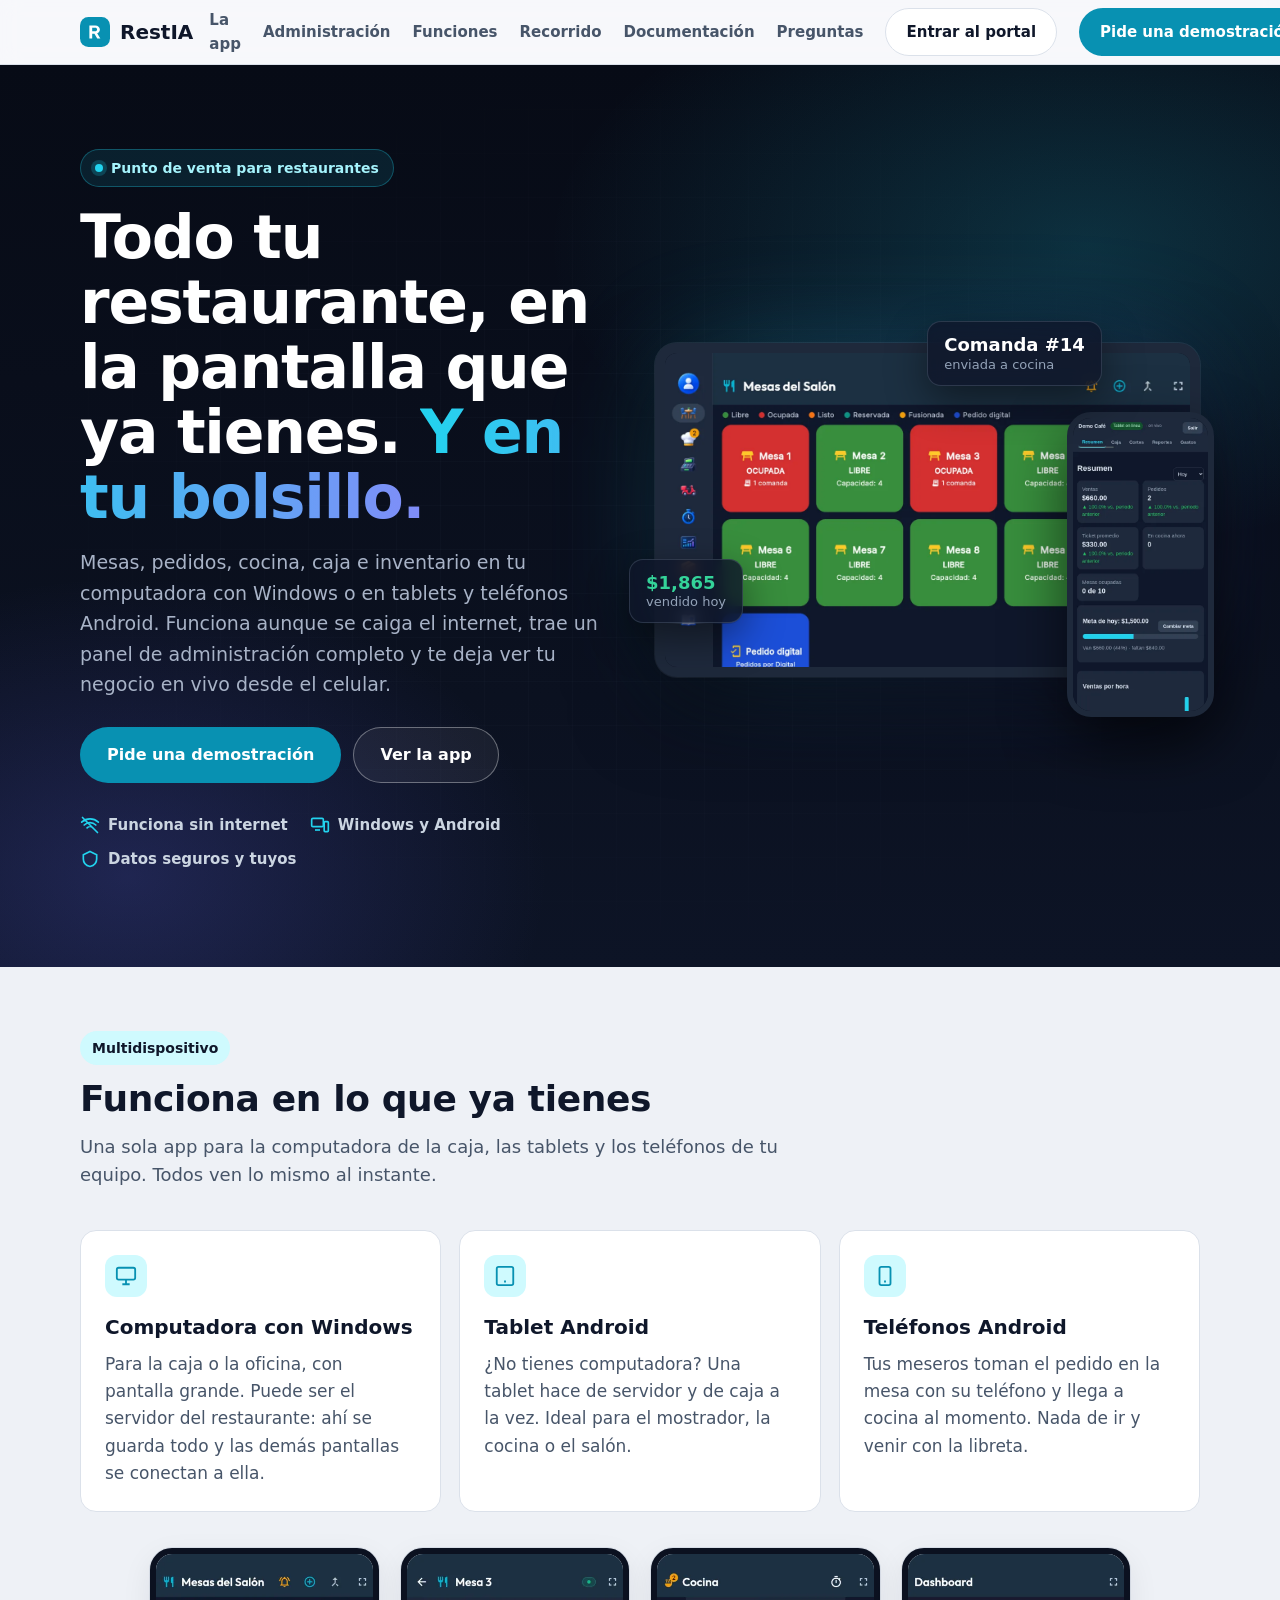
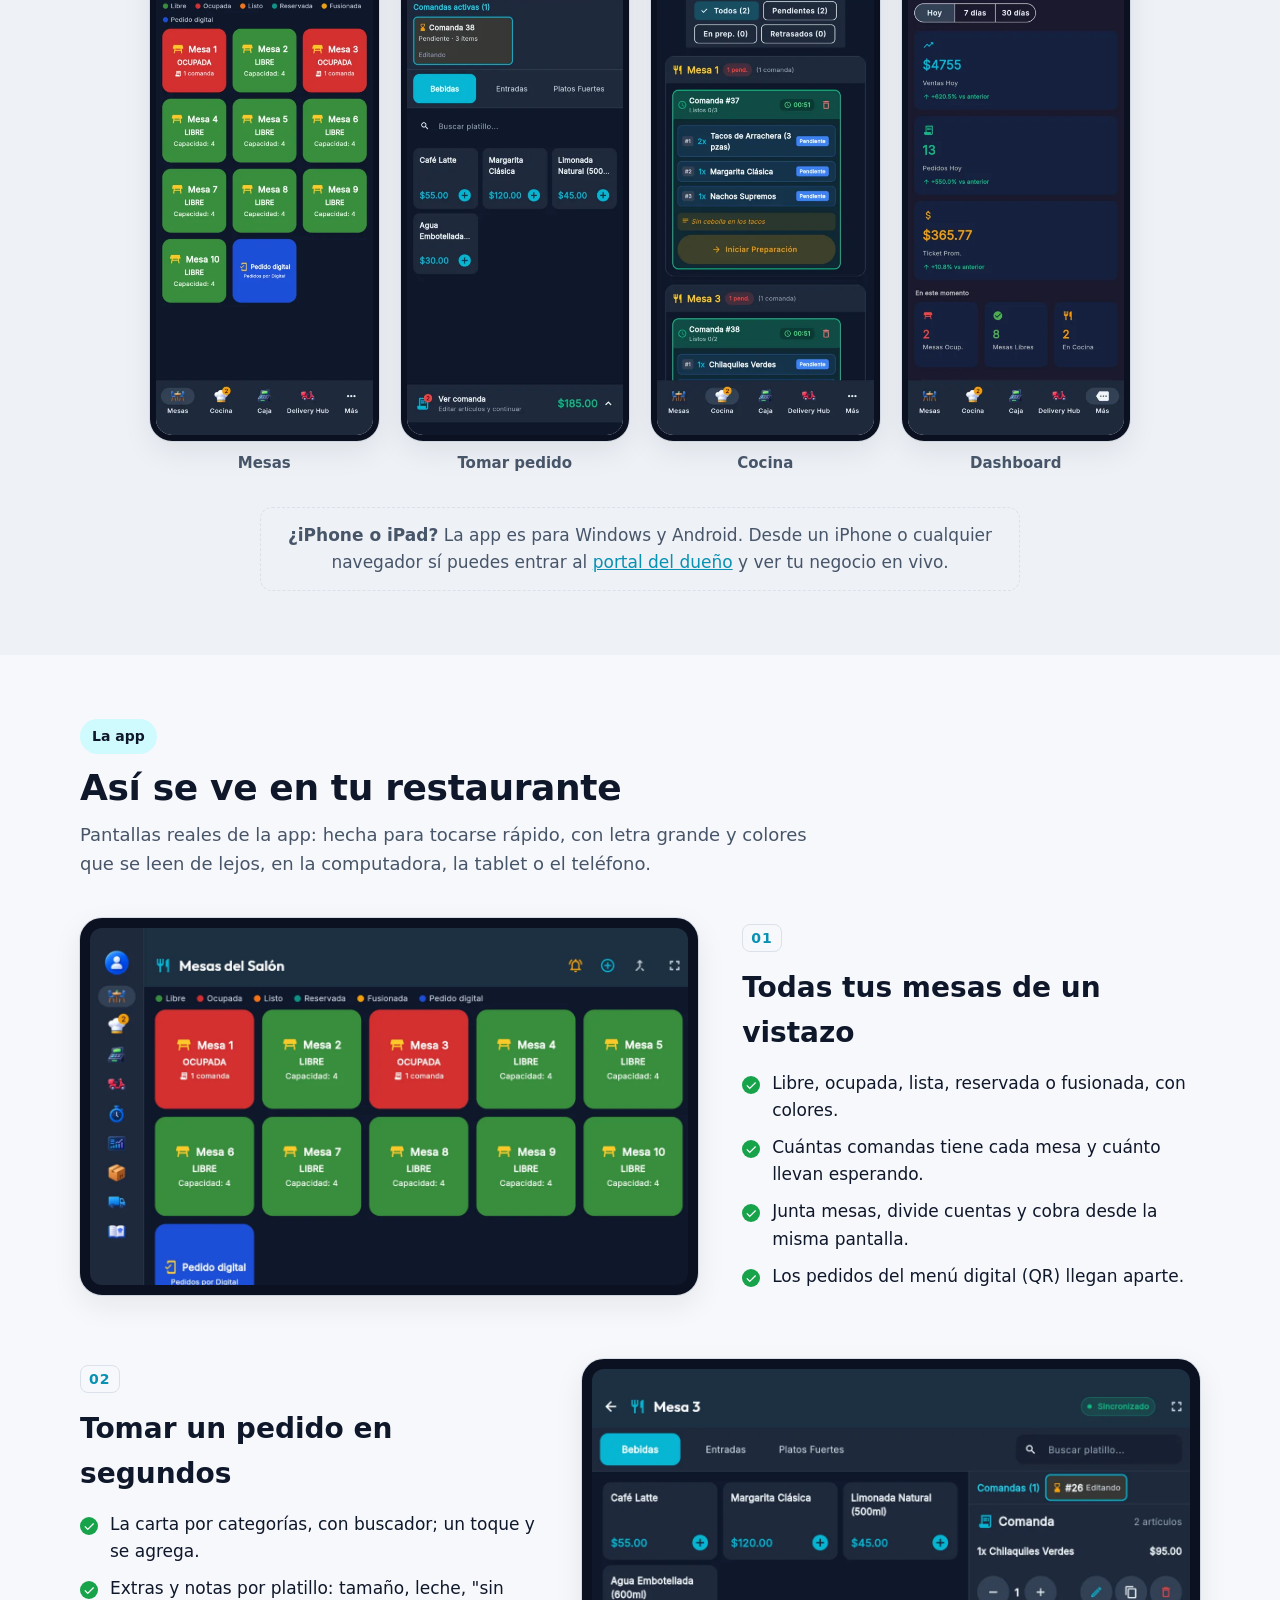
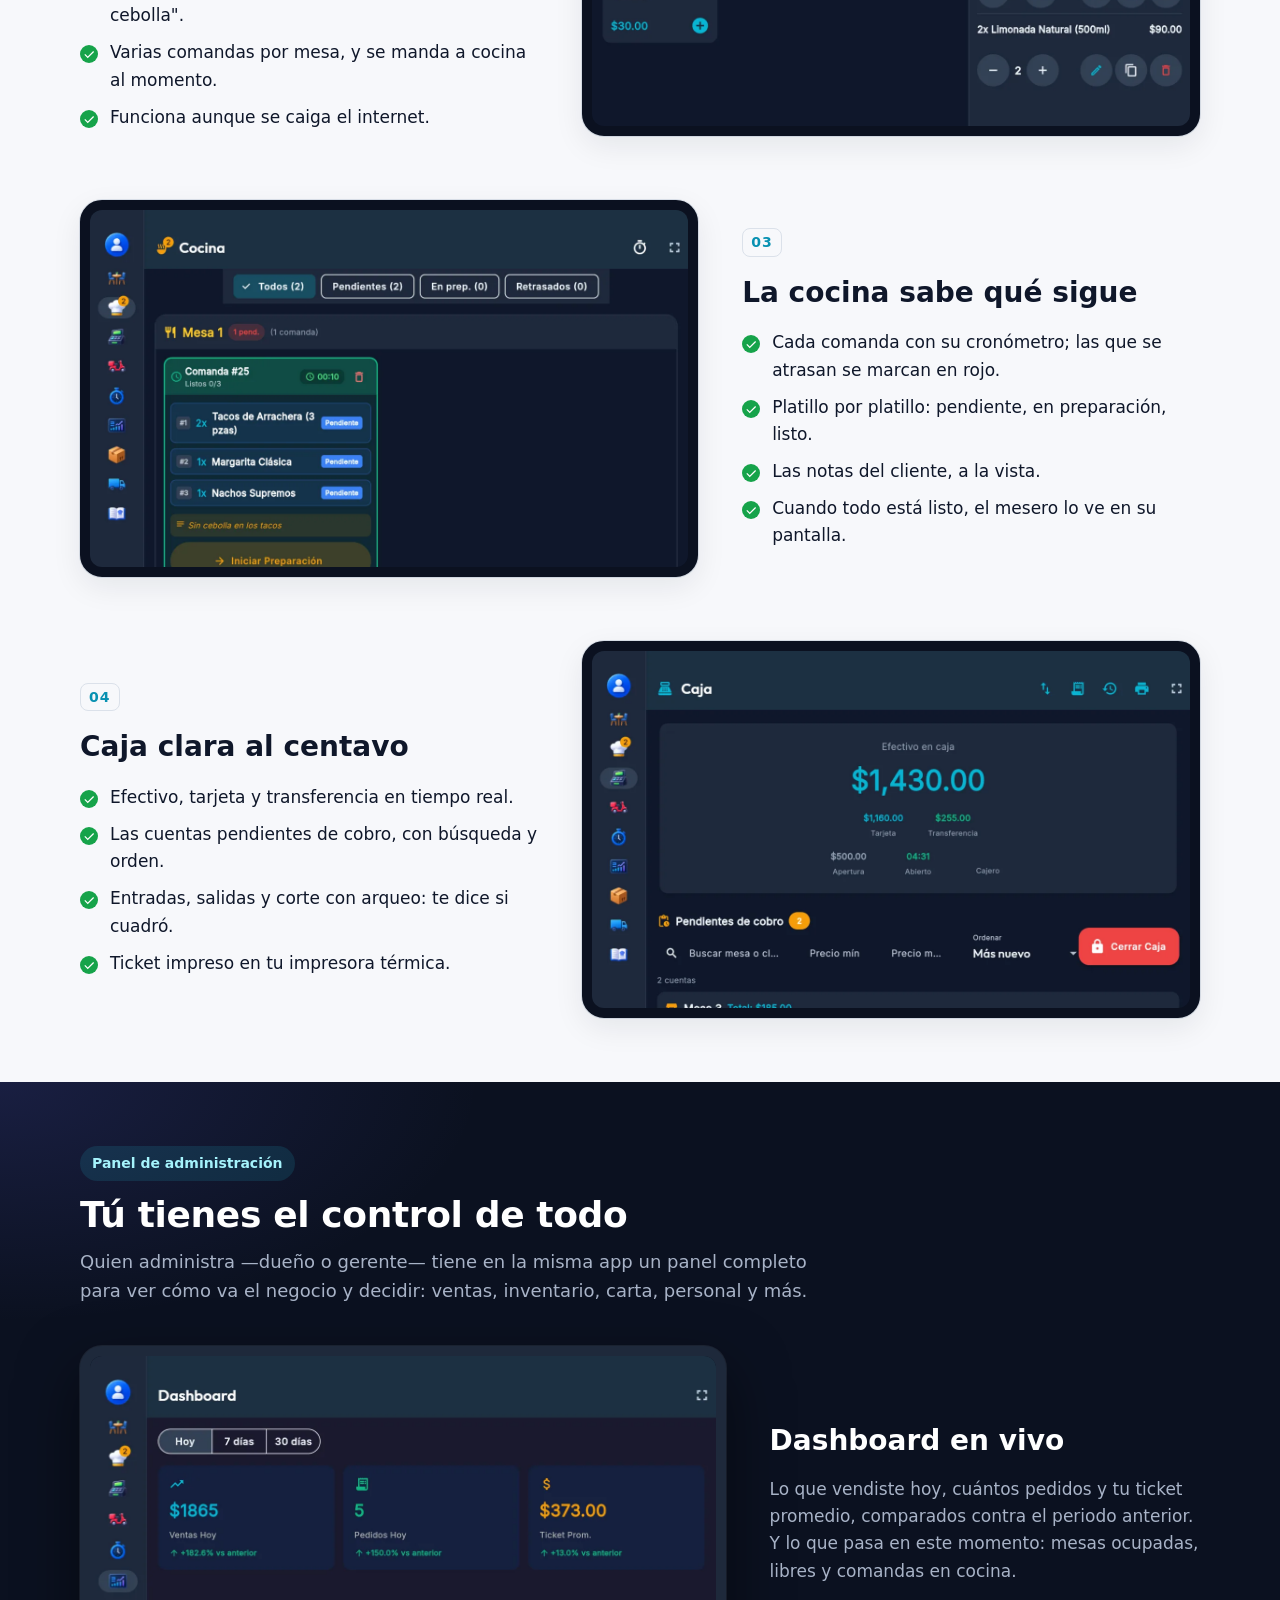
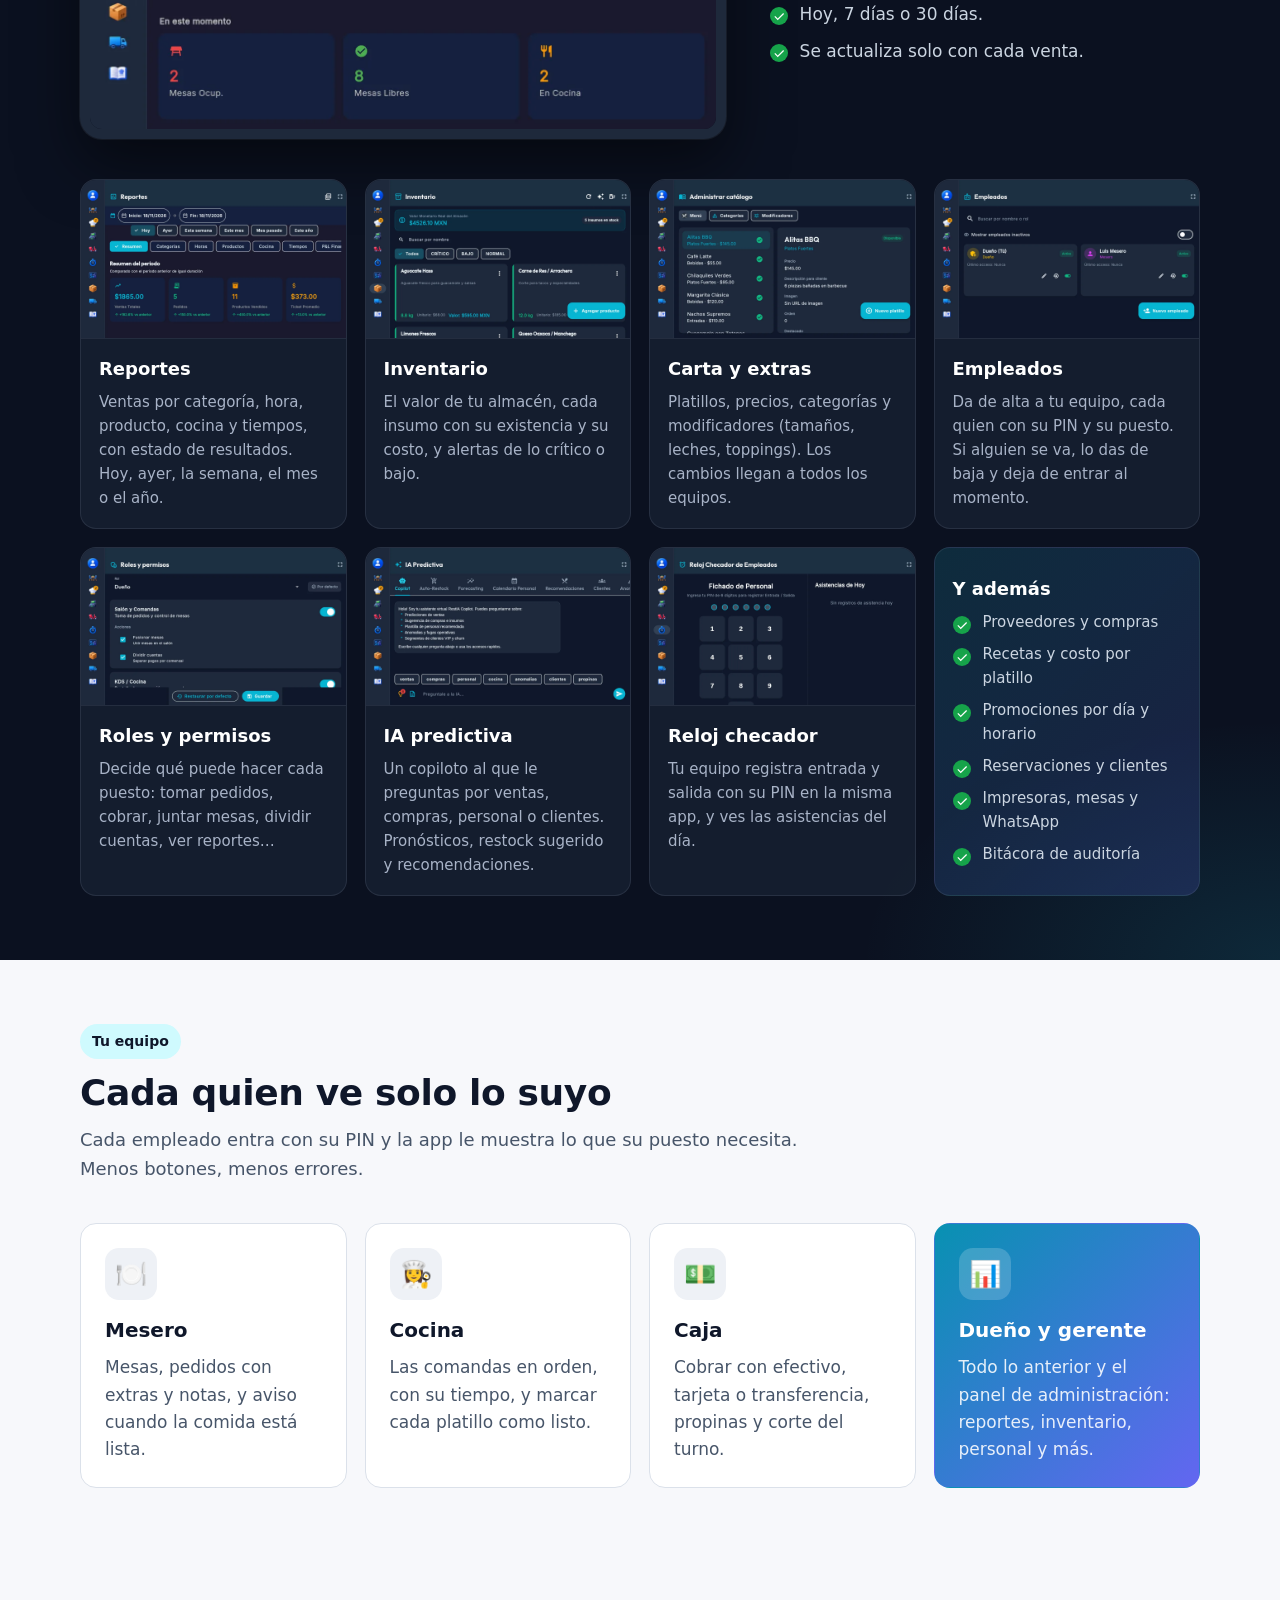
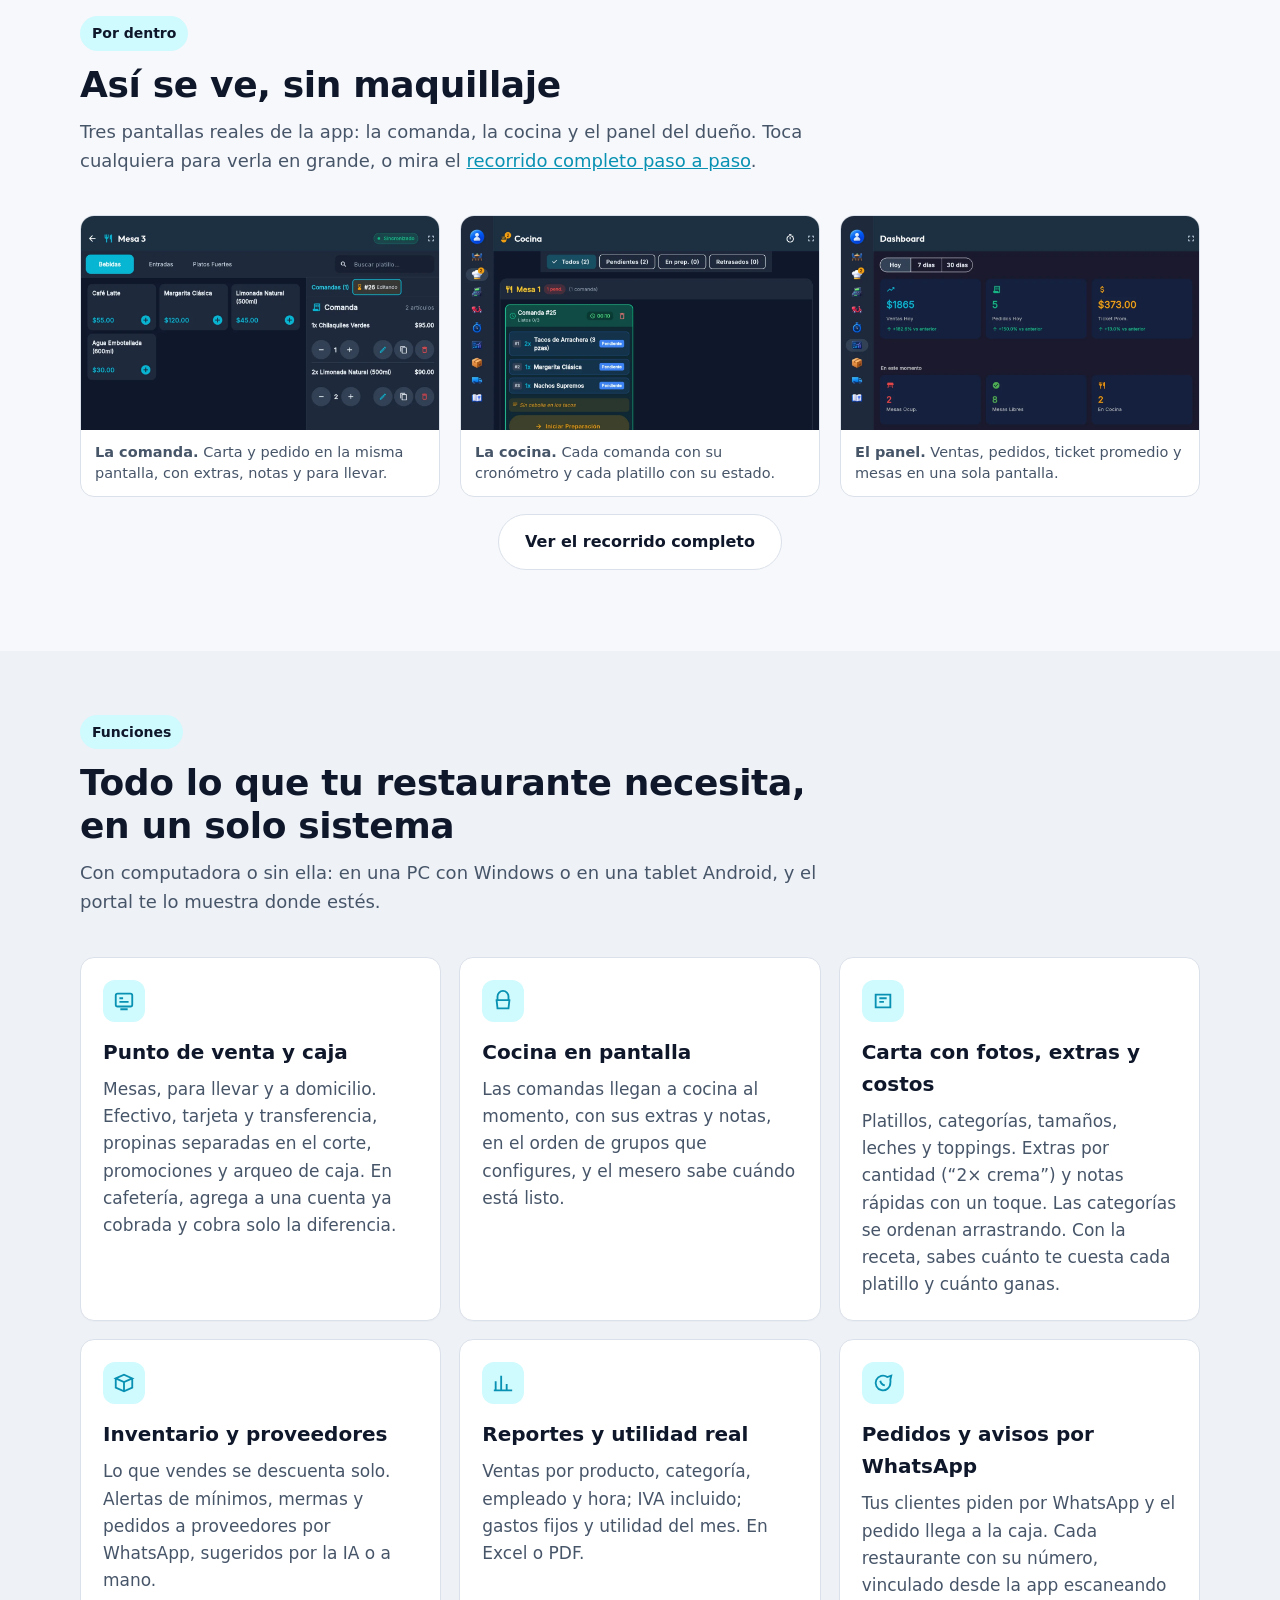
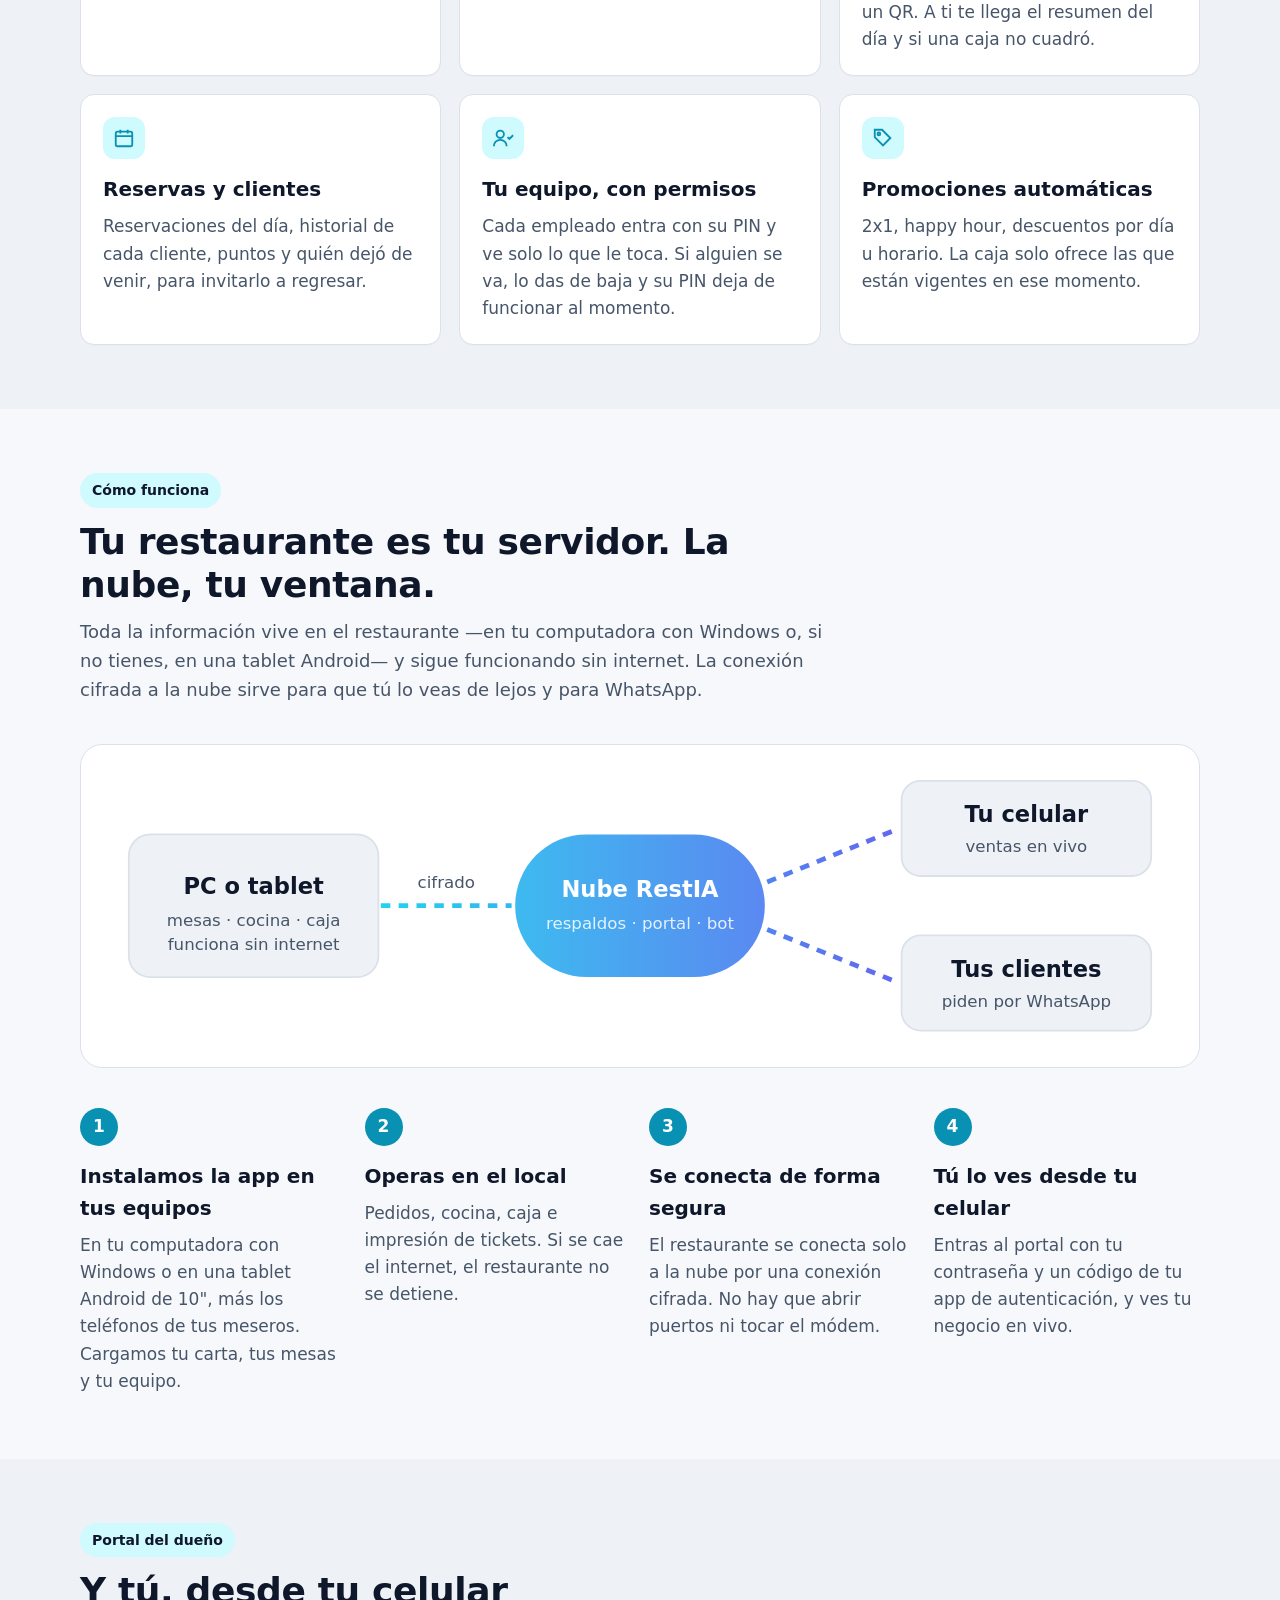
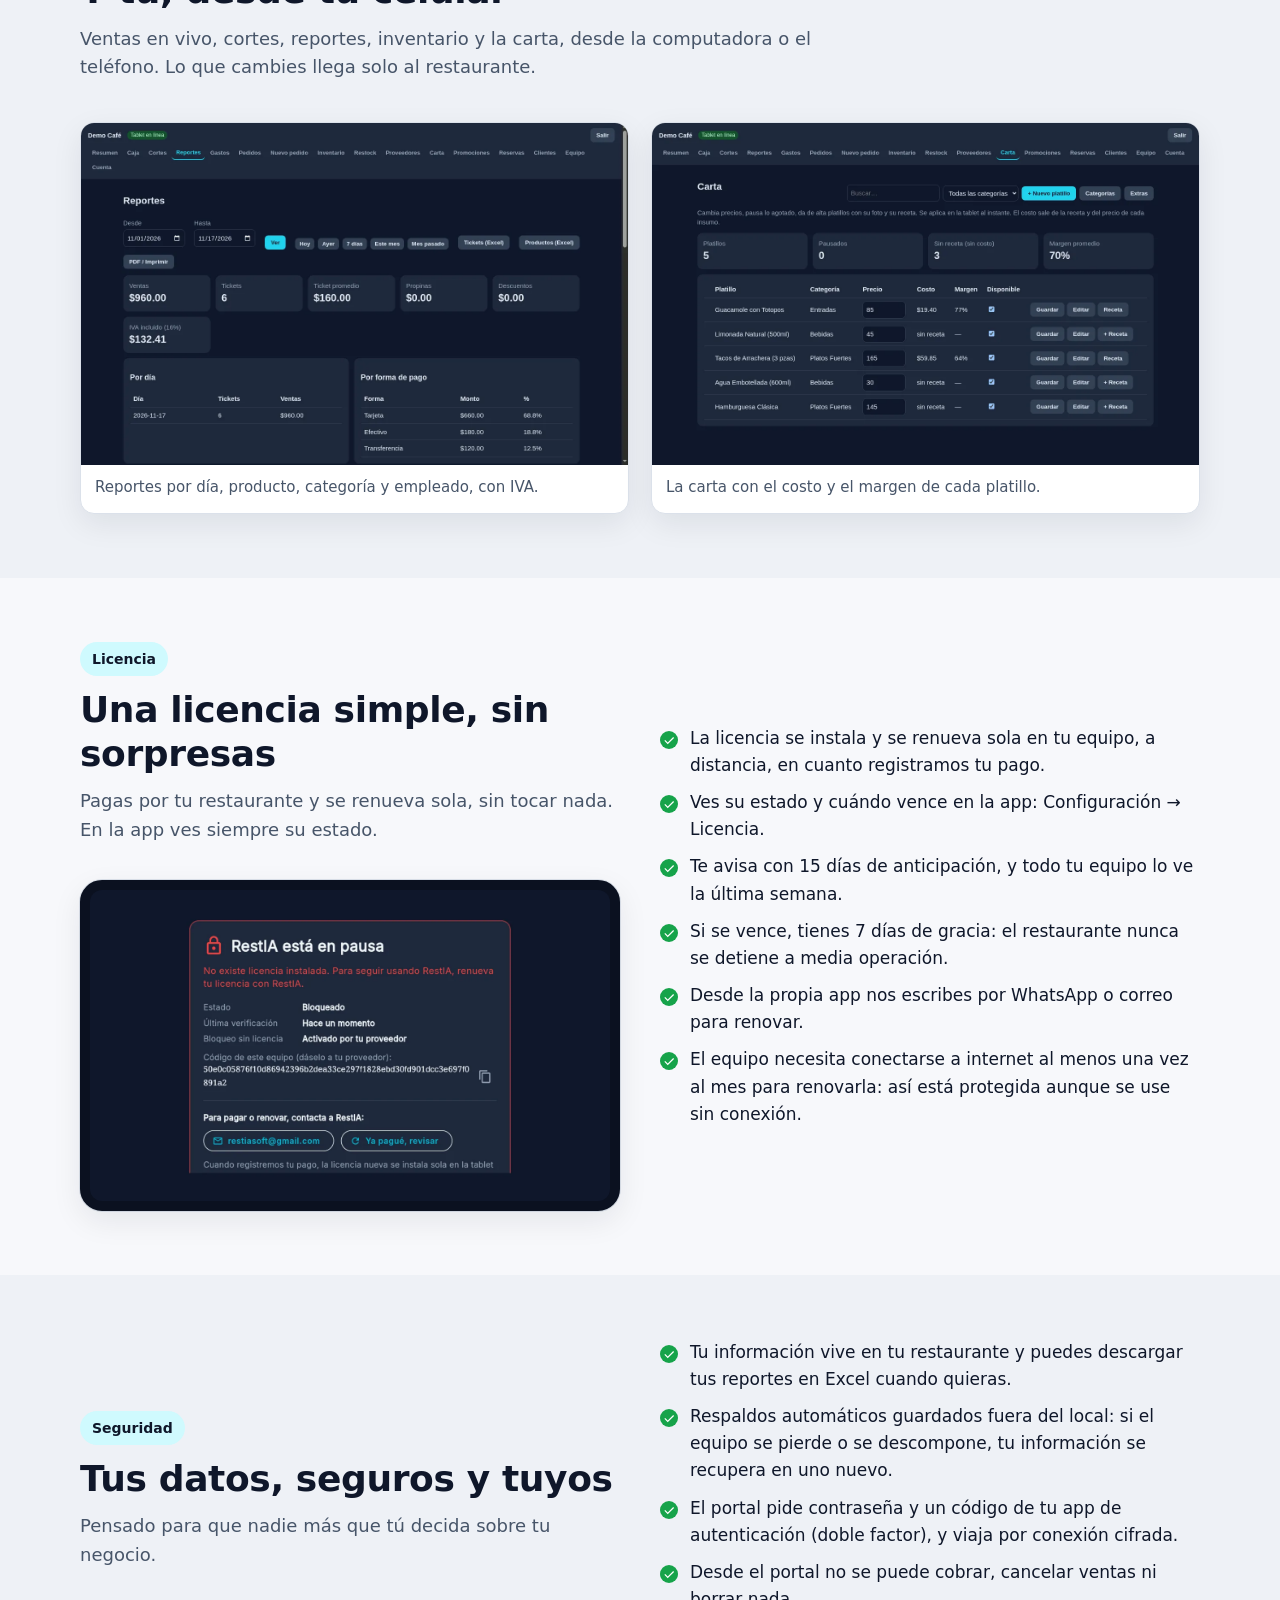
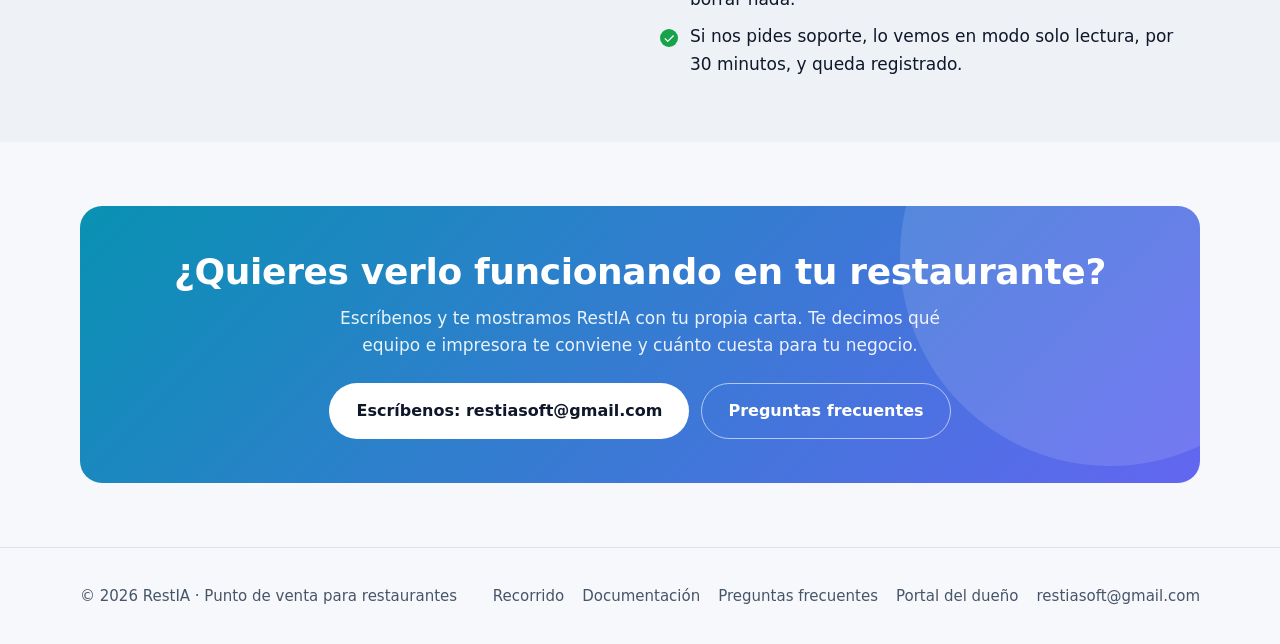
==== index.html @ 0fb95c2b "feat(sitio): recorrido guiado, documentación completa y capturas ampliables Documentación reescrita " ====
<!doctype html>
<html lang="es-MX">
<head>
  <meta charset="utf-8">
  <meta name="viewport" content="width=device-width, initial-scale=1">
  <title>RestIA · Punto de venta para restaurantes en Windows y Android</title>
  <meta name="description" content="Mesas, pedidos, cocina, caja, inventario y un panel de administración completo en tu computadora con Windows o en tablets y teléfonos Android, aunque se caiga el internet. Y tu negocio en vivo desde el celular.">
  <meta name="theme-color" content="#0b1120">
  <meta property="og:title" content="RestIA · Tu restaurante, desde donde estés">
  <meta property="og:description" content="Punto de venta para Windows y Android: mesas, cocina, caja, inventario, reportes y panel de administración.">
  <meta property="og:image" content="https://restia.download/img/app-mesas.webp">
  <meta property="og:type" content="website">
  <link rel="icon" href="/favicon.svg" type="image/svg+xml">
  <link rel="canonical" href="https://restia.download/">
  <link rel="stylesheet" href="/estilos.css?v=20261124">
</head>
<body>
  <header class="barra" id="cerrar">
    <div class="contenedor">
      <a class="marca" href="/" aria-label="RestIA, inicio">
        <svg viewBox="0 0 32 32" aria-hidden="true"><rect width="32" height="32" rx="9" fill="#0891b2"/><path d="M10 23V9h6.2c3 0 5 1.8 5 4.4 0 2-1.1 3.4-2.9 4l3.4 5.6h-3.3l-3-5.2H13V23zm3-7.7h3c1.4 0 2.2-.7 2.2-1.9s-.8-1.9-2.2-1.9h-3z" fill="#fff"/></svg>
        RestIA
      </a>
      <nav class="menu" aria-label="Principal">
        <a href="#la-app">La app</a>
        <a href="#panel">Administración</a>
        <a href="#funciones">Funciones</a>
        <a href="/recorrido">Recorrido</a>
        <a href="/documentacion">Documentación</a>
        <a href="/preguntas">Preguntas</a>
        <a class="boton secundario" href="https://app.restia.download/portal/">Entrar al portal</a>
        <a class="boton principal" href="#contacto">Pide una demostración</a>
      </nav>
      <a class="boton-menu" href="#menu" aria-label="Abrir menú" aria-controls="menu">Menú</a>
      <div class="menu-movil" id="menu">
        <a class="velo" href="#cerrar" aria-label="Cerrar menú" tabindex="-1"></a>
        <nav aria-label="Principal (teléfono)">
          <a class="cerrar" href="#cerrar" aria-label="Cerrar menú">Cerrar ✕</a>
          <a href="#dispositivos">Windows y Android</a>
          <a href="#la-app">La app</a>
          <a href="#panel">Panel de administración</a>
          <a href="#funciones">Funciones</a>
          <a href="/recorrido">Recorrido</a>
          <a href="#licencia">Licencia</a>
          <a href="/documentacion">Documentación</a>
          <a href="/preguntas">Preguntas frecuentes</a>
          <a href="https://app.restia.download/portal/">Entrar al portal</a>
          <a href="#contacto">Pide una demostración</a>
        </nav>
      </div>
    </div>
  </header>

  <main>
    <!-- ── Portada ───────────────────────────────────────────────────── -->
    <section class="heroe">
      <div class="contenedor">
        <div class="heroe-texto">
          <span class="pildora"><i></i> Punto de venta para restaurantes</span>
          <h1>Todo tu restaurante, en la pantalla que ya tienes. <em>Y en tu bolsillo.</em></h1>
          <p class="entrada">Mesas, pedidos, cocina, caja e inventario en tu computadora con Windows o en tablets y teléfonos Android. Funciona aunque se caiga el internet, trae un panel de administración completo y te deja ver tu negocio en vivo desde el celular.</p>
          <div class="acciones">
            <a class="boton principal grande" href="#contacto">Pide una demostración</a>
            <a class="boton fantasma grande" href="#la-app">Ver la app</a>
          </div>
          <ul class="sellos" aria-label="Lo esencial">
            <li><svg viewBox="0 0 24 24" aria-hidden="true"><path d="M2 8.5a15 15 0 0 1 20 0M5 12a10 10 0 0 1 14 0M8.5 15.5a5 5 0 0 1 7 0M3 3l18 18" fill="none" stroke="currentColor" stroke-width="2" stroke-linecap="round"/></svg>Funciona sin internet</li>
            <li><svg viewBox="0 0 24 24" aria-hidden="true"><rect x="2" y="4" width="14" height="10" rx="1.5" fill="none" stroke="currentColor" stroke-width="2"/><path d="M6 18h6" stroke="currentColor" stroke-width="2"/><rect x="17" y="8" width="5" height="12" rx="1" fill="none" stroke="currentColor" stroke-width="2"/></svg>Windows y Android</li>
            <li><svg viewBox="0 0 24 24" aria-hidden="true"><path d="M12 3l8 4v5c0 5-3.5 8-8 9-4.5-1-8-4-8-9V7z" fill="none" stroke="currentColor" stroke-width="2"/></svg>Datos seguros y tuyos</li>
          </ul>
        </div>
        <div class="heroe-figura">
          <div class="brillo" aria-hidden="true"></div>
          <div class="tableta">
            <img src="/img/app-mesas.webp" width="1280" height="764" alt="La app en la tablet: mesas del salón, ocupadas en rojo y libres en verde, con sus comandas">
          </div>
          <div class="telefono">
            <img src="/img/portal-movil.webp" width="390" height="844" alt="Las ventas del día en el celular del dueño" loading="lazy">
          </div>
          <div class="telefono-solo">
            <img src="/img/cel-mesas.webp" width="412" height="915" alt="La app en un teléfono Android: mesas del salón, ocupadas en rojo y libres en verde">
          </div>
          <div class="ficha ficha-a" aria-hidden="true"><b>$1,865</b><span>vendido hoy</span></div>
          <div class="ficha ficha-b" aria-hidden="true"><b>Comanda #14</b><span>enviada a cocina</span></div>
        </div>
      </div>
    </section>

    <!-- ── Dispositivos ──────────────────────────────────────────────── -->
    <section id="dispositivos" class="alterna">
      <div class="contenedor">
        <div class="encabezado-seccion">
          <span class="etiqueta">Multidispositivo</span>
          <h2>Funciona en lo que ya tienes</h2>
          <p class="subtitulo">Una sola app para la computadora de la caja, las tablets y los teléfonos de tu equipo. Todos ven lo mismo al instante.</p>
        </div>
        <div class="dispositivos">
          <article class="dispositivo">
            <div class="icono"><svg viewBox="0 0 24 24" fill="none" stroke="currentColor" stroke-width="2"><rect x="2" y="3" width="20" height="13" rx="2"/><path d="M8 21h8M12 16v5"/></svg></div>
            <h3>Computadora con Windows</h3>
            <p>Para la caja o la oficina, con pantalla grande. Puede ser el servidor del restaurante: ahí se guarda todo y las demás pantallas se conectan a ella.</p>
          </article>
          <article class="dispositivo">
            <div class="icono"><svg viewBox="0 0 24 24" fill="none" stroke="currentColor" stroke-width="2"><rect x="3" y="2" width="18" height="20" rx="2"/><path d="M11 18h2"/></svg></div>
            <h3>Tablet Android</h3>
            <p>¿No tienes computadora? Una tablet hace de servidor y de caja a la vez. Ideal para el mostrador, la cocina o el salón.</p>
          </article>
          <article class="dispositivo">
            <div class="icono"><svg viewBox="0 0 24 24" fill="none" stroke="currentColor" stroke-width="2"><rect x="6" y="2" width="12" height="20" rx="2"/><path d="M11 18h2"/></svg></div>
            <h3>Teléfonos Android</h3>
            <p>Tus meseros toman el pedido en la mesa con su teléfono y llega a cocina al momento. Nada de ir y venir con la libreta.</p>
          </article>
        </div>
        <div class="carrusel" aria-label="La app en un teléfono Android">
          <figure class="cel"><img src="/img/cel-mesas.webp" width="412" height="915" alt="Teléfono: mesas del salón con su estado" loading="lazy"><figcaption>Mesas</figcaption></figure>
          <figure class="cel"><img src="/img/cel-comanda.webp" width="412" height="915" alt="Teléfono: tomar el pedido de la mesa 3" loading="lazy"><figcaption>Tomar pedido</figcaption></figure>
          <figure class="cel"><img src="/img/cel-cocina.webp" width="412" height="915" alt="Teléfono: comandas en cocina con su tiempo" loading="lazy"><figcaption>Cocina</figcaption></figure>
          <figure class="cel"><img src="/img/cel-dashboard.webp" width="412" height="915" alt="Teléfono: ventas del día, pedidos y ticket promedio" loading="lazy"><figcaption>Dashboard</figcaption></figure>
        </div>
        <p class="nota-ios"><strong>¿iPhone o iPad?</strong> La app es para Windows y Android. Desde un iPhone o cualquier navegador sí puedes entrar al <a href="https://app.restia.download/portal/">portal del dueño</a> y ver tu negocio en vivo.</p>
      </div>
    </section>

    <!-- ── La app ────────────────────────────────────────────────────── -->
    <section id="la-app">
      <div class="contenedor">
        <div class="encabezado-seccion">
          <span class="etiqueta">La app</span>
          <h2>Así se ve en tu restaurante</h2>
          <p class="subtitulo">Pantallas reales de la app: hecha para tocarse rápido, con letra grande y colores que se leen de lejos, en la computadora, la tablet o el teléfono.</p>
        </div>

        <div class="app-detalle">
          <figure class="tableta"><picture><source media="(max-width: 600px)" srcset="/img/cel-mesas.webp" width="412" height="915"><img src="/img/app-mesas.webp" width="1280" height="764" alt="Mesas del salón: libres en verde, ocupadas en rojo, con sus comandas" loading="lazy"></picture></figure>
          <div>
            <span class="numero">01</span>
            <h3>Todas tus mesas de un vistazo</h3>
            <ul class="lista-check">
              <li>Libre, ocupada, lista, reservada o fusionada, con colores.</li>
              <li>Cuántas comandas tiene cada mesa y cuánto llevan esperando.</li>
              <li>Junta mesas, divide cuentas y cobra desde la misma pantalla.</li>
              <li>Los pedidos del menú digital (QR) llegan aparte.</li>
            </ul>
          </div>
        </div>

        <div class="app-detalle invertida">
          <figure class="tableta"><picture><source media="(max-width: 600px)" srcset="/img/cel-comanda.webp" width="412" height="915"><img src="/img/app-comanda.webp" width="1280" height="764" alt="Tomar un pedido: carta por categorías a la izquierda, la comanda a la derecha" loading="lazy"></picture></figure>
          <div>
            <span class="numero">02</span>
            <h3>Tomar un pedido en segundos</h3>
            <ul class="lista-check">
              <li>La carta por categorías, con buscador; un toque y se agrega.</li>
              <li>Extras y notas por platillo: tamaño, leche, "sin cebolla".</li>
              <li>Varias comandas por mesa, y se manda a cocina al momento.</li>
              <li>Funciona aunque se caiga el internet.</li>
            </ul>
          </div>
        </div>

        <div class="app-detalle">
          <figure class="tableta"><picture><source media="(max-width: 600px)" srcset="/img/cel-cocina.webp" width="412" height="915"><img src="/img/app-cocina.webp" width="1280" height="764" alt="Cocina: comandas por mesa, cada platillo con su estado y el tiempo de espera" loading="lazy"></picture></figure>
          <div>
            <span class="numero">03</span>
            <h3>La cocina sabe qué sigue</h3>
            <ul class="lista-check">
              <li>Cada comanda con su cronómetro; las que se atrasan se marcan en rojo.</li>
              <li>Platillo por platillo: pendiente, en preparación, listo.</li>
              <li>Las notas del cliente, a la vista.</li>
              <li>Cuando todo está listo, el mesero lo ve en su pantalla.</li>
            </ul>
          </div>
        </div>

        <div class="app-detalle invertida">
          <figure class="tableta"><img src="/img/app-caja.webp" width="1280" height="764" alt="Caja: efectivo en caja, ventas con tarjeta y transferencia, y las cuentas por cobrar" loading="lazy"></figure>
          <div>
            <span class="numero">04</span>
            <h3>Caja clara al centavo</h3>
            <ul class="lista-check">
              <li>Efectivo, tarjeta y transferencia en tiempo real.</li>
              <li>Las cuentas pendientes de cobro, con búsqueda y orden.</li>
              <li>Entradas, salidas y corte con arqueo: te dice si cuadró.</li>
              <li>Ticket impreso en tu impresora térmica.</li>
            </ul>
          </div>
        </div>
      </div>
    </section>

    <!-- ── Panel de administración ───────────────────────────────────── -->
    <section id="panel" class="oscura">
      <div class="contenedor">
        <div class="encabezado-seccion">
          <span class="etiqueta">Panel de administración</span>
          <h2>Tú tienes el control de todo</h2>
          <p class="subtitulo">Quien administra —dueño o gerente— tiene en la misma app un panel completo para ver cómo va el negocio y decidir: ventas, inventario, carta, personal y más.</p>
        </div>

        <div class="panel-principal">
          <figure class="tableta"><picture><source media="(max-width: 600px)" srcset="/img/cel-dashboard.webp" width="412" height="915"><img src="/img/admin-dashboard.webp" width="1280" height="764" alt="Dashboard: ventas de hoy, pedidos, ticket promedio, mesas ocupadas y comandas en cocina" loading="lazy"></picture></figure>
          <div>
            <h3>Dashboard en vivo</h3>
            <p>Lo que vendiste hoy, cuántos pedidos y tu ticket promedio, comparados contra el periodo anterior. Y lo que pasa en este momento: mesas ocupadas, libres y comandas en cocina.</p>
            <ul class="lista-check">
              <li>Hoy, 7 días o 30 días.</li>
              <li>Se actualiza solo con cada venta.</li>
            </ul>
          </div>
        </div>

        <div class="rejilla-panel">
          <article class="tarjeta-panel">
            <figure><img src="/img/admin-reportes.webp" width="1280" height="764" alt="Reportes: resumen del periodo con ventas, pedidos, productos vendidos y ticket promedio" loading="lazy"></figure>
            <div><h3>Reportes</h3><p>Ventas por categoría, hora, producto, cocina y tiempos, con estado de resultados. Hoy, ayer, la semana, el mes o el año.</p></div>
          </article>
          <article class="tarjeta-panel">
            <figure><img src="/img/admin-inventario.webp" width="1280" height="764" alt="Inventario: valor del almacén, insumos con su existencia, precio y valor" loading="lazy"></figure>
            <div><h3>Inventario</h3><p>El valor de tu almacén, cada insumo con su existencia y su costo, y alertas de lo crítico o bajo.</p></div>
          </article>
          <article class="tarjeta-panel">
            <figure><img src="/img/admin-catalogo.webp" width="1280" height="764" alt="Catálogo: platillos con su precio y disponibilidad, categorías y modificadores" loading="lazy"></figure>
            <div><h3>Carta y extras</h3><p>Platillos, precios, categorías y modificadores (tamaños, leches, toppings). Los cambios llegan a todos los equipos.</p></div>
          </article>
          <article class="tarjeta-panel">
            <figure><img src="/img/admin-empleados.webp" width="1280" height="764" alt="Empleados: cada uno con su puesto, si está activo y su último acceso" loading="lazy"></figure>
            <div><h3>Empleados</h3><p>Da de alta a tu equipo, cada quien con su PIN y su puesto. Si alguien se va, lo das de baja y deja de entrar al momento.</p></div>
          </article>
          <article class="tarjeta-panel">
            <figure><img src="/img/admin-roles.webp" width="1280" height="764" alt="Roles y permisos: qué puede hacer cada puesto, por ejemplo juntar mesas o dividir cuentas" loading="lazy"></figure>
            <div><h3>Roles y permisos</h3><p>Decide qué puede hacer cada puesto: tomar pedidos, cobrar, juntar mesas, dividir cuentas, ver reportes…</p></div>
          </article>
          <article class="tarjeta-panel">
            <figure><img src="/img/admin-ia.webp" width="1280" height="764" alt="IA predictiva: copiloto con predicciones de ventas, compras sugeridas y recomendaciones" loading="lazy"></figure>
            <div><h3>IA predictiva</h3><p>Un copiloto al que le preguntas por ventas, compras, personal o clientes. Pronósticos, restock sugerido y recomendaciones.</p></div>
          </article>
          <article class="tarjeta-panel">
            <figure><img src="/img/admin-reloj.webp" width="1280" height="764" alt="Reloj checador: cada empleado registra su entrada y salida con su PIN" loading="lazy"></figure>
            <div><h3>Reloj checador</h3><p>Tu equipo registra entrada y salida con su PIN en la misma app, y ves las asistencias del día.</p></div>
          </article>
          <article class="tarjeta-panel resumen">
            <div>
              <h3>Y además</h3>
              <ul class="lista-check">
                <li>Proveedores y compras</li>
                <li>Recetas y costo por platillo</li>
                <li>Promociones por día y horario</li>
                <li>Reservaciones y clientes</li>
                <li>Impresoras, mesas y WhatsApp</li>
                <li>Bitácora de auditoría</li>
              </ul>
            </div>
          </article>
        </div>
      </div>
    </section>

    <!-- ── Roles ─────────────────────────────────────────────────────── -->
    <section>
      <div class="contenedor">
        <div class="encabezado-seccion">
          <span class="etiqueta">Tu equipo</span>
          <h2>Cada quien ve solo lo suyo</h2>
          <p class="subtitulo">Cada empleado entra con su PIN y la app le muestra lo que su puesto necesita. Menos botones, menos errores.</p>
        </div>
        <div class="roles">
          <div class="rol"><span class="rol-icono" aria-hidden="true">🍽️</span><h3>Mesero</h3><p>Mesas, pedidos con extras y notas, y aviso cuando la comida está lista.</p></div>
          <div class="rol"><span class="rol-icono" aria-hidden="true">👩‍🍳</span><h3>Cocina</h3><p>Las comandas en orden, con su tiempo, y marcar cada platillo como listo.</p></div>
          <div class="rol"><span class="rol-icono" aria-hidden="true">💵</span><h3>Caja</h3><p>Cobrar con efectivo, tarjeta o transferencia, propinas y corte del turno.</p></div>
          <div class="rol destacado"><span class="rol-icono" aria-hidden="true">📊</span><h3>Dueño y gerente</h3><p>Todo lo anterior y el panel de administración: reportes, inventario, personal y más.</p></div>
        </div>
      </div>
    </section>

    <!-- ── Capturas ───────────────────────────────────────────────────── -->
    <section id="capturas">
      <div class="contenedor">
        <div class="encabezado-seccion">
          <span class="etiqueta">Por dentro</span>
          <h2>Así se ve, sin maquillaje</h2>
          <p class="subtitulo">Tres pantallas reales de la app: la comanda, la cocina y el panel del dueño. Toca cualquiera para verla en grande, o mira el <a href="/recorrido">recorrido completo paso a paso</a>.</p>
        </div>
        <div class="capturas">
          <figure class="captura" data-zoom>
            <img src="/img/app-comanda.webp" width="1280" height="764" alt="Tomar un pedido: carta por categorías a la izquierda, la comanda a la derecha" loading="lazy">
            <figcaption><b>La comanda.</b> Carta y pedido en la misma pantalla, con extras, notas y para llevar.</figcaption>
          </figure>
          <figure class="captura" data-zoom>
            <img src="/img/app-cocina.webp" width="1280" height="764" alt="Cocina: comandas por mesa, cada platillo con su estado y el tiempo de espera" loading="lazy">
            <figcaption><b>La cocina.</b> Cada comanda con su cronómetro y cada platillo con su estado.</figcaption>
          </figure>
          <figure class="captura" data-zoom>
            <img src="/img/admin-dashboard.webp" width="1280" height="764" alt="Dashboard: ventas de hoy, pedidos, ticket promedio, mesas ocupadas y comandas en cocina" loading="lazy">
            <figcaption><b>El panel.</b> Ventas, pedidos, ticket promedio y mesas en una sola pantalla.</figcaption>
          </figure>
        </div>
        <p class="acciones centro"><a class="boton secundario grande" href="/recorrido">Ver el recorrido completo</a></p>
      </div>
    </section>

    <!-- ── Funciones ─────────────────────────────────────────────────── -->
    <section id="funciones" class="alterna">
      <div class="contenedor">
        <div class="encabezado-seccion">
          <span class="etiqueta">Funciones</span>
          <h2>Todo lo que tu restaurante necesita, en un solo sistema</h2>
          <p class="subtitulo">Con computadora o sin ella: en una PC con Windows o en una tablet Android, y el portal te lo muestra donde estés.</p>
        </div>
        <div class="rejilla">
          <article class="tarjeta">
            <div class="icono"><svg viewBox="0 0 24 24" fill="none" stroke="currentColor" stroke-width="2"><rect x="3" y="4" width="18" height="14" rx="2"/><path d="M8 21h8M7 9h4M7 13h10"/></svg></div>
            <h3>Punto de venta y caja</h3>
            <p>Mesas, para llevar y a domicilio. Efectivo, tarjeta y transferencia, propinas separadas en el corte, promociones y arqueo de caja. En cafetería, agrega a una cuenta ya cobrada y cobra solo la diferencia.</p>
          </article>
          <article class="tarjeta">
            <div class="icono"><svg viewBox="0 0 24 24" fill="none" stroke="currentColor" stroke-width="2"><path d="M4 11h16M6 11V7a6 6 0 0 1 12 0v4M5 11l1 9h12l1-9"/></svg></div>
            <h3>Cocina en pantalla</h3>
            <p>Las comandas llegan a cocina al momento, con sus extras y notas, en el orden de grupos que configures, y el mesero sabe cuándo está listo.</p>
          </article>
          <article class="tarjeta">
            <div class="icono"><svg viewBox="0 0 24 24" fill="none" stroke="currentColor" stroke-width="2"><path d="M4 5h16v14H4zM8 9h8M8 13h5"/></svg></div>
            <h3>Carta con fotos, extras y costos</h3>
            <p>Platillos, categorías, tamaños, leches y toppings. Extras por cantidad (“2× crema”) y notas rápidas con un toque. Las categorías se ordenan arrastrando. Con la receta, sabes cuánto te cuesta cada platillo y cuánto ganas.</p>
          </article>
          <article class="tarjeta">
            <div class="icono"><svg viewBox="0 0 24 24" fill="none" stroke="currentColor" stroke-width="2"><path d="M3 7l9-4 9 4-9 4-9-4zM3 7v10l9 4 9-4V7M12 11v10"/></svg></div>
            <h3>Inventario y proveedores</h3>
            <p>Lo que vendes se descuenta solo. Alertas de mínimos, mermas y pedidos a proveedores por WhatsApp, sugeridos por la IA o a mano.</p>
          </article>
          <article class="tarjeta">
            <div class="icono"><svg viewBox="0 0 24 24" fill="none" stroke="currentColor" stroke-width="2"><path d="M4 20V10M10 20V4M16 20v-7M22 20H2"/></svg></div>
            <h3>Reportes y utilidad real</h3>
            <p>Ventas por producto, categoría, empleado y hora; IVA incluido; gastos fijos y utilidad del mes. En Excel o PDF.</p>
          </article>
          <article class="tarjeta">
            <div class="icono"><svg viewBox="0 0 24 24" fill="none" stroke="currentColor" stroke-width="2"><path d="M20 12a8 8 0 1 1-3.3-6.5L21 4l-1 4.5A8 8 0 0 1 20 12z"/><path d="M9 9.5c.5 2.5 2.5 4.5 5 5"/></svg></div>
            <h3>Pedidos y avisos por WhatsApp</h3>
            <p>Tus clientes piden por WhatsApp y el pedido llega a la caja. Cada restaurante con su número, vinculado desde la app escaneando un QR. A ti te llega el resumen del día y si una caja no cuadró.</p>
          </article>
          <article class="tarjeta">
            <div class="icono"><svg viewBox="0 0 24 24" fill="none" stroke="currentColor" stroke-width="2"><rect x="3" y="5" width="18" height="16" rx="2"/><path d="M3 10h18M8 3v4M16 3v4"/></svg></div>
            <h3>Reservas y clientes</h3>
            <p>Reservaciones del día, historial de cada cliente, puntos y quién dejó de venir, para invitarlo a regresar.</p>
          </article>
          <article class="tarjeta">
            <div class="icono"><svg viewBox="0 0 24 24" fill="none" stroke="currentColor" stroke-width="2"><circle cx="9" cy="8" r="4"/><path d="M2 21a7 7 0 0 1 14 0M17 11l2 2 4-4"/></svg></div>
            <h3>Tu equipo, con permisos</h3>
            <p>Cada empleado entra con su PIN y ve solo lo que le toca. Si alguien se va, lo das de baja y su PIN deja de funcionar al momento.</p>
          </article>
          <article class="tarjeta">
            <div class="icono"><svg viewBox="0 0 24 24" fill="none" stroke="currentColor" stroke-width="2"><path d="M20 12l-8 8-9-9V3h8z"/><circle cx="7.5" cy="7.5" r="1.5"/></svg></div>
            <h3>Promociones automáticas</h3>
            <p>2x1, happy hour, descuentos por día u horario. La caja solo ofrece las que están vigentes en ese momento.</p>
          </article>
        </div>
      </div>
    </section>

    <!-- ── Cómo funciona ─────────────────────────────────────────────── -->
    <section id="como-funciona">
      <div class="contenedor">
        <div class="encabezado-seccion">
          <span class="etiqueta">Cómo funciona</span>
          <h2>Tu restaurante es tu servidor. La nube, tu ventana.</h2>
          <p class="subtitulo">Toda la información vive en el restaurante —en tu computadora con Windows o, si no tienes, en una tablet Android— y sigue funcionando sin internet. La conexión cifrada a la nube sirve para que tú lo veas de lejos y para WhatsApp.</p>
        </div>
        <figure class="diagrama" aria-label="La PC o tablet del restaurante se conecta de forma cifrada a la nube; desde la nube el dueño ve su negocio en el celular y los clientes piden por WhatsApp">
          <svg viewBox="0 0 900 230" aria-hidden="true">
            <defs>
              <linearGradient id="linea" gradientUnits="userSpaceOnUse" x1="230" y1="0" x2="670" y2="0"><stop offset="0" stop-color="#22d3ee"/><stop offset="1" stop-color="#6366f1"/></linearGradient>
            </defs>
            <g class="nodo"><rect x="20" y="55" width="210" height="120" rx="18"/><text x="125" y="105">PC o tablet</text><text x="125" y="132" class="chico">mesas · cocina · caja</text><text x="125" y="152" class="chico">funciona sin internet</text></g>
            <path d="M232 115 H 342" stroke="url(#linea)" stroke-width="4" stroke-dasharray="8 7" class="flujo"/>
            <text x="287" y="100" class="chico">cifrado</text>
            <g class="nodo nube"><rect x="345" y="55" width="210" height="120" rx="60"/><text x="450" y="108">Nube RestIA</text><text x="450" y="135" class="chico">respaldos · portal · bot</text></g>
            <path d="M557 95 L 668 50" stroke="url(#linea)" stroke-width="4" stroke-dasharray="8 7" class="flujo"/>
            <path d="M557 135 L 668 180" stroke="url(#linea)" stroke-width="4" stroke-dasharray="8 7" class="flujo"/>
            <g class="nodo"><rect x="670" y="10" width="210" height="80" rx="16"/><text x="775" y="45">Tu celular</text><text x="775" y="70" class="chico">ventas en vivo</text></g>
            <g class="nodo"><rect x="670" y="140" width="210" height="80" rx="16"/><text x="775" y="175">Tus clientes</text><text x="775" y="200" class="chico">piden por WhatsApp</text></g>
          </svg>
        </figure>
        <div class="pasos">
          <div class="paso"><h3>Instalamos la app en tus equipos</h3><p>En tu computadora con Windows o en una tablet Android de 10", más los teléfonos de tus meseros. Cargamos tu carta, tus mesas y tu equipo.</p></div>
          <div class="paso"><h3>Operas en el local</h3><p>Pedidos, cocina, caja e impresión de tickets. Si se cae el internet, el restaurante no se detiene.</p></div>
          <div class="paso"><h3>Se conecta de forma segura</h3><p>El restaurante se conecta solo a la nube por una conexión cifrada. No hay que abrir puertos ni tocar el módem.</p></div>
          <div class="paso"><h3>Tú lo ves desde tu celular</h3><p>Entras al portal con tu contraseña y un código de tu app de autenticación, y ves tu negocio en vivo.</p></div>
        </div>
      </div>
    </section>

    <!-- ── Portal ────────────────────────────────────────────────────── -->
    <section class="alterna">
      <div class="contenedor">
        <div class="encabezado-seccion">
          <span class="etiqueta">Portal del dueño</span>
          <h2>Y tú, desde tu celular</h2>
          <p class="subtitulo">Ventas en vivo, cortes, reportes, inventario y la carta, desde la computadora o el teléfono. Lo que cambies llega solo al restaurante.</p>
        </div>
        <div class="galeria">
          <figure class="marco"><img src="/img/portal-reportes.webp" width="1280" height="800" alt="Reportes del portal: ventas, tickets, IVA incluido y ventas por forma de pago" loading="lazy"><figcaption>Reportes por día, producto, categoría y empleado, con IVA.</figcaption></figure>
          <figure class="marco"><img src="/img/portal-carta.webp" width="1280" height="800" alt="Carta del portal: precios, costo por receta, margen y disponibilidad de cada platillo" loading="lazy"><figcaption>La carta con el costo y el margen de cada platillo.</figcaption></figure>
        </div>
      </div>
    </section>

    <!-- ── Licencia ──────────────────────────────────────────────────── -->
    <section id="licencia">
      <div class="contenedor dos">
        <div>
          <span class="etiqueta">Licencia</span>
          <h2>Una licencia simple, sin sorpresas</h2>
          <p class="subtitulo">Pagas por tu restaurante y se renueva sola, sin tocar nada. En la app ves siempre su estado.</p>
          <figure class="tableta"><img src="/img/app-licencia.webp" width="1280" height="764" alt="Pantalla de licencia de la app: estado, última verificación, código del equipo y cómo contactarnos" loading="lazy"></figure>
        </div>
        <ul class="lista-check">
          <li>La licencia se instala y se renueva sola en tu equipo, a distancia, en cuanto registramos tu pago.</li>
          <li>Ves su estado y cuándo vence en la app: Configuración → Licencia.</li>
          <li>Te avisa con 15 días de anticipación, y todo tu equipo lo ve la última semana.</li>
          <li>Si se vence, tienes 7 días de gracia: el restaurante nunca se detiene a media operación.</li>
          <li>Desde la propia app nos escribes por WhatsApp o correo para renovar.</li>
          <li>El equipo necesita conectarse a internet al menos una vez al mes para renovarla: así está protegida aunque se use sin conexión.</li>
        </ul>
      </div>
    </section>

    <!-- ── Seguridad ─────────────────────────────────────────────────── -->
    <section class="alterna">
      <div class="contenedor dos">
        <div>
          <span class="etiqueta">Seguridad</span>
          <h2>Tus datos, seguros y tuyos</h2>
          <p class="subtitulo">Pensado para que nadie más que tú decida sobre tu negocio.</p>
        </div>
        <ul class="lista-check">
          <li>Tu información vive en tu restaurante y puedes descargar tus reportes en Excel cuando quieras.</li>
          <li>Respaldos automáticos guardados fuera del local: si el equipo se pierde o se descompone, tu información se recupera en uno nuevo.</li>
          <li>El portal pide contraseña y un código de tu app de autenticación (doble factor), y viaja por conexión cifrada.</li>
          <li>Desde el portal no se puede cobrar, cancelar ventas ni borrar nada.</li>
          <li>Si nos pides soporte, lo vemos en modo solo lectura, por 30 minutos, y queda registrado.</li>
        </ul>
      </div>
    </section>

    <!-- ── Contacto ──────────────────────────────────────────────────── -->
    <section id="contacto">
      <div class="contenedor">
        <div class="llamado">
          <h2>¿Quieres verlo funcionando en tu restaurante?</h2>
          <p>Escríbenos y te mostramos RestIA con tu propia carta. Te decimos qué equipo e impresora te conviene y cuánto cuesta para tu negocio.</p>
          <div class="acciones centro">
            <a class="boton principal grande" href="mailto:restiasoft@gmail.com?subject=Quiero%20una%20demostraci%C3%B3n%20de%20RestIA">Escríbenos: restiasoft@gmail.com</a>
            <a class="boton secundario grande" href="/preguntas">Preguntas frecuentes</a>
          </div>
        </div>
      </div>
    </section>
  </main>

  <footer>
    <div class="contenedor">
      <span>© 2026 RestIA · Punto de venta para restaurantes</span>
      <nav aria-label="Pie de página">
        <a href="/recorrido">Recorrido</a>
        <a href="/documentacion">Documentación</a>
        <a href="/preguntas">Preguntas frecuentes</a>
        <a href="https://app.restia.download/portal/">Portal del dueño</a>
        <a href="mailto:restiasoft@gmail.com">restiasoft@gmail.com</a>
      </nav>
    </div>
  </footer>
  <script src="/galeria.js?v=20261124" defer></script>
</body>
</html>
---- estilos.css ----
/* RestIA · sitio público. Sin JavaScript ni fuentes externas. */
:root {
  --fondo: #f7f8fb;
  --superficie: #ffffff;
  --superficie-2: #eef1f6;
  --texto: #0f172a;
  --tenue: #475569;
  --borde: #dbe1ea;
  --acento: #0891b2;
  --acento-texto: #ffffff;
  --acento-suave: #cffafe;
  --calido: #f59e0b;
  --ok: #16a34a;
  --sombra: 0 10px 30px rgba(15, 23, 42, 0.08);
  --radio: 14px;
  color-scheme: light;
}
@media (prefers-color-scheme: dark) {
  :root {
    --fondo: #0b1120;
    --superficie: #131c2e;
    --superficie-2: #1b2640;
    --texto: #e2e8f0;
    --tenue: #9aa7bd;
    --borde: #26334d;
    --acento: #22d3ee;
    --acento-texto: #06202a;
    --acento-suave: #0e3a47;
    --sombra: 0 10px 30px rgba(0, 0, 0, 0.35);
    color-scheme: dark;
  }
}

* { box-sizing: border-box; }
html { scroll-behavior: smooth; }
body {
  margin: 0;
  background: var(--fondo);
  color: var(--texto);
  font: 17px/1.6 system-ui, -apple-system, "Segoe UI", Roboto, "Helvetica Neue", Arial, sans-serif;
  -webkit-font-smoothing: antialiased;
}
img { max-width: 100%; height: auto; display: block; }
a { color: var(--acento); }
a:hover { text-decoration-thickness: 2px; }
:focus-visible { outline: 3px solid var(--calido); outline-offset: 2px; border-radius: 6px; }

.contenedor { width: min(1120px, 100% - 32px); margin-inline: auto; }

/* ── Encabezado ─────────────────────────────────────────────────────── */
.barra {
  position: sticky; top: 0; z-index: 10;
  border-bottom: 1px solid var(--borde);
}
.barra::before {
  content: ""; position: absolute; inset: 0; z-index: -1;
  background: color-mix(in srgb, var(--fondo) 88%, transparent);
  backdrop-filter: blur(10px);
}
.barra .contenedor { display: flex; align-items: center; justify-content: space-between; gap: 16px; min-height: 64px; }
.marca { display: flex; align-items: center; gap: 10px; font-weight: 800; font-size: 20px; color: var(--texto); text-decoration: none; }
.marca svg { width: 30px; height: 30px; }
.menu { display: flex; align-items: center; gap: 22px; }
.menu a { color: var(--tenue); text-decoration: none; font-weight: 600; font-size: 15px; }
.menu a:hover, .menu a[aria-current="page"] { color: var(--texto); }
.boton {
  display: inline-flex; align-items: center; justify-content: center; gap: 8px;
  padding: 11px 20px; border-radius: 999px; font-weight: 700; font-size: 15px;
  text-decoration: none; border: 1px solid transparent; white-space: nowrap;
}
.boton.principal { background: var(--acento); color: var(--acento-texto); }
.boton.principal:hover { filter: brightness(1.08); }
.boton.secundario { border-color: var(--borde); color: var(--texto); background: var(--superficie); }
.menu .boton { color: var(--acento-texto); }
.menu .boton.secundario { color: var(--texto); }

/* Menú del teléfono: <details>, sin JavaScript. */
/* Menú del teléfono, sin JavaScript: "Menú" lleva a #menu y :target lo
   muestra. Tocar fuera (el velo), "Cerrar" o cualquier opción cambia el # y
   lo cierra solo. */
.boton-menu {
  display: none; padding: 8px 14px; border: 1px solid var(--borde); border-radius: 10px;
  font-weight: 700; background: var(--superficie); color: var(--texto); text-decoration: none;
}
.menu-movil { display: none; }
.menu-movil:target { display: block; position: fixed; inset: 0; z-index: 50; }
.menu-movil .velo {
  position: fixed; inset: 0; z-index: 50; background: rgba(2, 6, 23, .5);
  animation: aparecer .15s ease both;
}
.menu-movil nav {
  position: fixed; z-index: 51; top: 72px; left: 16px; right: 16px; max-height: calc(100dvh - 96px); overflow-y: auto;
  background: var(--superficie); border: 1px solid var(--borde); border-radius: var(--radio);
  box-shadow: 0 24px 60px rgba(0,0,0,.35); padding: 8px; display: grid;
  animation: bajar .18s ease both;
}
.menu-movil nav a { padding: 14px 14px; border-radius: 10px; text-decoration: none; color: var(--texto); font-weight: 600; font-size: 17px; }
.menu-movil nav a:hover, .menu-movil nav a:focus-visible { background: var(--superficie-2); }
.menu-movil nav a.cerrar { justify-self: end; font-size: 15px; color: var(--tenue); padding: 8px 12px; }
@keyframes aparecer { from { opacity: 0; } }
@keyframes bajar { from { opacity: 0; transform: translateY(-8px); } }
@media (max-width: 820px) {
  .menu { display: none; }
  .boton-menu { display: inline-block; }
}
@media (min-width: 821px) { .menu-movil:target { display: none; } }

/* ── Portada ────────────────────────────────────────────────────────── */
.portada { padding: 72px 0 40px; }
.portada .contenedor { display: grid; grid-template-columns: 1.05fr 1fr; gap: 48px; align-items: center; }
.etiqueta {
  display: inline-block; padding: 6px 12px; border-radius: 999px; font-size: 14px; font-weight: 700;
  background: var(--acento-suave); color: var(--texto); margin-bottom: 16px;
}
h1 { font-size: clamp(34px, 5vw, 54px); line-height: 1.08; margin: 0 0 18px; letter-spacing: -0.02em; }
h1 em { font-style: normal; color: var(--acento); }
.entrada { font-size: 19px; color: var(--tenue); margin: 0 0 28px; max-width: 34em; }
.acciones { display: flex; flex-wrap: wrap; gap: 12px; }
.marco {
  border-radius: var(--radio); overflow: hidden; border: 1px solid var(--borde);
  box-shadow: var(--sombra); background: var(--superficie);
}
.marco .puntos { display: flex; gap: 6px; padding: 10px 12px; border-bottom: 1px solid var(--borde); }
.marco .puntos i { width: 10px; height: 10px; border-radius: 50%; background: var(--borde); }
.portada .figura { position: relative; }
.portada .telefono {
  position: absolute; width: 30%; right: -18px; bottom: -36px; border-radius: 22px;
  border: 6px solid #0f172a; box-shadow: var(--sombra); overflow: hidden; background: #0f172a;
}
@media (max-width: 900px) {
  .portada { padding-top: 40px; }
  .portada .contenedor { grid-template-columns: 1fr; gap: 36px; }
  .portada .telefono { right: 8px; bottom: -24px; }
}

/* ── Secciones ──────────────────────────────────────────────────────── */
section { padding: 64px 0; }
section.alterna { background: var(--superficie-2); }
h2 { font-size: clamp(26px, 3.4vw, 36px); line-height: 1.2; margin: 0 0 12px; letter-spacing: -0.01em; }
h3 { font-size: 20px; margin: 0 0 8px; }
.subtitulo { color: var(--tenue); font-size: 18px; margin: 0 0 36px; max-width: 46em; }

.rejilla { display: grid; grid-template-columns: repeat(3, 1fr); gap: 18px; }
@media (max-width: 900px) { .rejilla { grid-template-columns: repeat(2, 1fr); } }
@media (max-width: 560px) { .rejilla { grid-template-columns: 1fr; } }
.tarjeta {
  background: var(--superficie); border: 1px solid var(--borde); border-radius: var(--radio);
  padding: 22px; box-shadow: 0 1px 0 rgba(0, 0, 0, 0.02);
}
.tarjeta p { margin: 0; color: var(--tenue); }
.icono {
  width: 42px; height: 42px; border-radius: 12px; display: grid; place-items: center;
  background: var(--acento-suave); color: var(--acento); margin-bottom: 14px;
}
.icono svg { width: 22px; height: 22px; }

.pasos { counter-reset: paso; display: grid; grid-template-columns: repeat(auto-fit, minmax(230px, 1fr)); gap: 18px; }
.paso { position: relative; padding-top: 52px; }
.paso::before {
  counter-increment: paso; content: counter(paso);
  position: absolute; top: 0; left: 0; width: 38px; height: 38px; border-radius: 50%;
  display: grid; place-items: center; font-weight: 800; background: var(--acento); color: var(--acento-texto);
}
.paso p { color: var(--tenue); margin: 0; }

.galeria { display: grid; grid-template-columns: repeat(2, 1fr); gap: 22px; }
.galeria figure { margin: 0; }
.galeria figcaption { color: var(--tenue); font-size: 15px; margin-top: 10px; }
@media (max-width: 760px) { .galeria { grid-template-columns: 1fr; } }

.lista-check { list-style: none; padding: 0; margin: 0; display: grid; gap: 10px; }
.lista-check li { padding-left: 30px; position: relative; }
.lista-check li::before {
  content: ""; position: absolute; left: 0; top: 6px; width: 18px; height: 18px; border-radius: 50%;
  background: var(--ok) url("data:image/svg+xml,%3Csvg xmlns='http://www.w3.org/2000/svg' viewBox='0 0 20 20' fill='white'%3E%3Cpath d='M8.2 13.6 4.6 10l-1.2 1.2 4.8 4.8 9-9-1.2-1.2z'/%3E%3C/svg%3E") center/14px no-repeat;
}
.dos { display: grid; grid-template-columns: 1fr 1fr; gap: 40px; align-items: center; }
@media (max-width: 820px) { .dos { grid-template-columns: 1fr; } }

.llamado {
  background: linear-gradient(135deg, var(--acento), #6366f1);
  color: #fff; border-radius: 22px; padding: 44px; text-align: center;
}
.llamado h2 { color: #fff; }
.llamado p { color: rgba(255, 255, 255, 0.9); margin: 0 auto 24px; max-width: 36em; }
.llamado .boton.principal { background: #fff; color: #0f172a; }
.llamado .boton.secundario { background: transparent; color: #fff; border-color: rgba(255, 255, 255, 0.6); }

/* ── Documentación y preguntas ──────────────────────────────────────── */
.pagina { padding: 48px 0 72px; }
.doc { display: grid; grid-template-columns: 250px 1fr; gap: 40px; align-items: start; }
.indice {
  position: sticky; top: 84px; background: var(--superficie); border: 1px solid var(--borde);
  border-radius: var(--radio); padding: 16px;
}
.indice strong { display: block; margin-bottom: 6px; }
.indice a { display: block; padding: 6px 8px; border-radius: 8px; color: var(--tenue); text-decoration: none; font-size: 15px; }
.indice a:hover { background: var(--superficie-2); color: var(--texto); }
@media (max-width: 900px) {
  .doc { grid-template-columns: 1fr; }
  .indice { position: static; }
}
.articulo h2 { margin-top: 48px; padding-top: 8px; scroll-margin-top: 84px; }
.articulo h2:first-child { margin-top: 0; }
.articulo h3 { margin-top: 26px; }
.articulo p, .articulo li { color: var(--texto); }
.articulo ol, .articulo ul { padding-left: 22px; }
.articulo li { margin: 6px 0; }
.nota {
  border-left: 4px solid var(--calido); background: var(--superficie); padding: 14px 18px;
  border-radius: 0 10px 10px 0; margin: 18px 0; color: var(--tenue);
}
code, kbd {
  font-family: ui-monospace, SFMono-Regular, Menlo, Consolas, monospace; font-size: 0.9em;
  background: var(--superficie-2); border: 1px solid var(--borde); border-radius: 6px; padding: 1px 6px;
}

.preguntas { display: grid; gap: 12px; max-width: 860px; }
.preguntas h2 { margin-top: 36px; }
.preguntas details {
  background: var(--superficie); border: 1px solid var(--borde); border-radius: var(--radio); padding: 0 20px;
}
.preguntas summary {
  cursor: pointer; font-weight: 700; padding: 18px 28px 18px 0; position: relative; list-style: none;
}
.preguntas summary::-webkit-details-marker { display: none; }
.preguntas summary::after {
  content: "+"; position: absolute; right: 0; top: 14px; font-size: 24px; color: var(--acento); font-weight: 400;
}
.preguntas details[open] summary::after { content: "–"; }
.preguntas details > div { padding: 0 0 18px; color: var(--tenue); }
.preguntas details > div p { margin: 0 0 10px; }

/* ── Pie ────────────────────────────────────────────────────────────── */
footer { border-top: 1px solid var(--borde); padding: 36px 0; color: var(--tenue); font-size: 15px; }
footer .contenedor { display: flex; flex-wrap: wrap; gap: 18px 32px; justify-content: space-between; }
footer nav { display: flex; flex-wrap: wrap; gap: 18px; }
footer a { color: var(--tenue); text-decoration: none; }
footer a:hover { color: var(--texto); }

@media (max-width: 520px) {
  body { font-size: 16px; }
  section { padding: 48px 0; }
  .llamado { padding: 32px 20px; }
  .acciones .boton { flex: 1 1 100%; }
}
@media (prefers-reduced-motion: reduce) { html { scroll-behavior: auto; } }
.acciones.centro { justify-content: center; }

/* Tableta: la app en un marco de tablet (pantallas reales) */
.tableta {
  margin: 0; border-radius: 22px; overflow: hidden; background: #0b1120;
  border: 10px solid #0b1120; box-shadow: var(--sombra), 0 0 0 1px var(--borde);
}
.portada .tableta { border-width: 12px; }
.app-detalle { display: grid; grid-template-columns: 1.35fr 1fr; gap: 44px; align-items: center; margin: 0 0 64px; }
.app-detalle:last-child { margin-bottom: 0; }
.app-detalle.invertida { grid-template-columns: 1fr 1.35fr; }
.app-detalle.invertida .tableta { order: 2; }
.app-detalle h3 { font-size: clamp(22px, 2.6vw, 28px); margin: 6px 0 14px; }
.app-detalle .etiqueta { margin-bottom: 4px; }
.galeria figure figcaption { padding: 10px 14px 14px; margin: 0; }
#licencia .tableta { margin-top: 8px; }
@media (max-width: 820px) {
  .app-detalle, .app-detalle.invertida { grid-template-columns: 1fr; gap: 20px; margin-bottom: 48px; }
  .app-detalle.invertida .tableta { order: 0; }
  .tableta { border-width: 6px; border-radius: 14px; }
}

/* ════════════════ Rediseño: portada, panel, roles y diagrama ════════════════ */
.boton.grande { padding: 14px 26px; font-size: 16px; }
.boton.fantasma { color: #fff; border-color: rgba(255,255,255,.35); background: rgba(255,255,255,.06); }
.boton.fantasma:hover { background: rgba(255,255,255,.12); }

/* Portada oscura con brillo (igual en modo claro y oscuro) */
.heroe {
  position: relative; overflow: hidden; color: #e2e8f0; padding: 84px 0 96px;
  background:
    radial-gradient(900px 500px at 85% 20%, rgba(34,211,238,.18), transparent 60%),
    radial-gradient(700px 500px at 10% 90%, rgba(99,102,241,.22), transparent 60%),
    linear-gradient(180deg, #070b16, #0b1120 70%, #0d1426);
}
.heroe::after { /* rejilla sutil */
  content: ""; position: absolute; inset: 0; pointer-events: none; opacity: .35;
  background-image: linear-gradient(rgba(148,163,184,.08) 1px, transparent 1px),
                    linear-gradient(90deg, rgba(148,163,184,.08) 1px, transparent 1px);
  background-size: 44px 44px;
  mask-image: radial-gradient(ellipse at center, #000 30%, transparent 75%);
}
.heroe .contenedor { position: relative; z-index: 1; display: grid; grid-template-columns: 1fr 1.05fr; gap: 56px; align-items: center; }
.heroe h1 { color: #fff; font-size: clamp(36px, 5.2vw, 60px); }
.heroe h1 em { background: linear-gradient(90deg, #22d3ee, #818cf8); -webkit-background-clip: text; background-clip: text; color: transparent; }
.heroe .entrada { color: #a8b3c7; }
.pildora {
  display: inline-flex; align-items: center; gap: 8px; padding: 7px 14px; border-radius: 999px;
  font-size: 14px; font-weight: 700; color: #a5f3fc; background: rgba(34,211,238,.1);
  border: 1px solid rgba(34,211,238,.3); margin-bottom: 18px;
}
.pildora i { width: 8px; height: 8px; border-radius: 50%; background: #22d3ee; box-shadow: 0 0 0 4px rgba(34,211,238,.2); }
.sellos { list-style: none; padding: 0; margin: 30px 0 0; display: flex; flex-wrap: wrap; gap: 10px 22px; }
.sellos li { display: flex; align-items: center; gap: 8px; color: #cbd5e1; font-weight: 600; font-size: 15px; }
.sellos svg { width: 20px; height: 20px; color: #22d3ee; }
.heroe-figura { position: relative; }
.heroe-figura .brillo {
  position: absolute; inset: 8% 6%; border-radius: 40px; filter: blur(60px);
  background: linear-gradient(135deg, rgba(34,211,238,.45), rgba(99,102,241,.45));
}
.heroe-figura .tableta { position: relative; border-color: #1e293b; box-shadow: 0 30px 80px rgba(0,0,0,.55), 0 0 0 1px rgba(148,163,184,.15); }
.heroe-figura .telefono {
  position: absolute; width: 27%; right: -14px; bottom: -40px; border-radius: 24px;
  border: 6px solid #1e293b; overflow: hidden; background: #0b1120; box-shadow: 0 24px 60px rgba(0,0,0,.6);
}
.ficha {
  position: absolute; display: grid; padding: 12px 16px; border-radius: 14px; line-height: 1.25;
  background: rgba(15,23,42,.82); border: 1px solid rgba(148,163,184,.22); backdrop-filter: blur(8px);
  box-shadow: 0 14px 40px rgba(0,0,0,.45);
}
.ficha b { color: #fff; font-size: 18px; }
.ficha span { color: #94a3b8; font-size: 13px; }
.ficha-a { left: -26px; bottom: 16%; }
.ficha-a b { color: #34d399; }
.ficha-b { right: 18%; top: -22px; }
@media (max-width: 960px) {
  .heroe { padding: 48px 0 80px; }
  .heroe .contenedor { grid-template-columns: 1fr; gap: 44px; }
  .ficha-a { left: 6px; } .ficha-b { right: 34%; top: -18px; }
  .heroe-figura .telefono { right: 6px; bottom: -30px; }
}
@media (max-width: 520px) { .sellos { gap: 10px 16px; } .ficha { padding: 8px 12px; } .ficha b { font-size: 15px; } }

/* Encabezados de sección y números */
.encabezado-seccion { max-width: 760px; margin-bottom: 40px; }
.encabezado-seccion .etiqueta, section .etiqueta { margin-bottom: 12px; }
.numero {
  display: inline-block; font-weight: 800; font-size: 14px; letter-spacing: .08em; color: var(--acento);
  border: 1px solid var(--borde); border-radius: 8px; padding: 2px 8px; margin-bottom: 8px;
}

/* Banda oscura del panel de administración */
section.oscura {
  color: #e2e8f0;
  background:
    radial-gradient(800px 400px at 0% 0%, rgba(99,102,241,.16), transparent 60%),
    radial-gradient(700px 400px at 100% 100%, rgba(34,211,238,.12), transparent 60%),
    #0b1120;
}
section.oscura h2, section.oscura h3 { color: #fff; }
section.oscura .subtitulo, section.oscura p { color: #a8b3c7; }
section.oscura .etiqueta { background: rgba(34,211,238,.12); color: #a5f3fc; }
section.oscura .lista-check li { color: #cbd5e1; }
section.oscura .tableta { border-color: #1e293b; box-shadow: 0 24px 60px rgba(0,0,0,.5), 0 0 0 1px rgba(148,163,184,.14); }
.panel-principal { display: grid; grid-template-columns: 1.5fr 1fr; gap: 44px; align-items: center; margin-bottom: 40px; }
.panel-principal h3 { font-size: clamp(22px, 2.6vw, 28px); margin-bottom: 12px; }
.panel-principal p { margin: 0 0 16px; }
.rejilla-panel { display: grid; grid-template-columns: repeat(4, 1fr); gap: 18px; }
.tarjeta-panel {
  display: flex; flex-direction: column; border-radius: 16px; overflow: hidden;
  background: rgba(30,41,59,.55); border: 1px solid rgba(148,163,184,.14);
  transition: transform .25s ease, border-color .25s ease, box-shadow .25s ease;
}
.tarjeta-panel:hover { transform: translateY(-4px); border-color: rgba(34,211,238,.45); box-shadow: 0 18px 40px rgba(0,0,0,.35); }
.tarjeta-panel figure { margin: 0; aspect-ratio: 16 / 10; overflow: hidden; border-bottom: 1px solid rgba(148,163,184,.12); }
.tarjeta-panel figure img { width: 100%; height: 100%; object-fit: cover; object-position: top left; }
.tarjeta-panel > div { padding: 16px 18px 18px; }
.tarjeta-panel h3 { font-size: 18px; margin-bottom: 6px; }
.tarjeta-panel p { font-size: 15px; margin: 0; }
.tarjeta-panel.resumen { justify-content: center; background: linear-gradient(135deg, rgba(34,211,238,.14), rgba(99,102,241,.18)); }
.tarjeta-panel.resumen .lista-check { gap: 8px; font-size: 15px; }
@media (max-width: 1060px) { .rejilla-panel { grid-template-columns: repeat(2, 1fr); } }
@media (max-width: 820px) { .panel-principal { grid-template-columns: 1fr; gap: 22px; } }
@media (max-width: 560px) { .rejilla-panel { grid-template-columns: 1fr; } }

/* Roles */
.roles { display: grid; grid-template-columns: repeat(4, 1fr); gap: 18px; }
.rol {
  background: var(--superficie); border: 1px solid var(--borde); border-radius: 16px; padding: 24px;
  transition: transform .25s ease, box-shadow .25s ease;
}
.rol:hover { transform: translateY(-3px); box-shadow: var(--sombra); }
.rol p { color: var(--tenue); margin: 0; }
.rol-icono { display: grid; place-items: center; width: 52px; height: 52px; border-radius: 14px; font-size: 26px; background: var(--superficie-2); margin-bottom: 14px; }
.rol.destacado { background: linear-gradient(135deg, var(--acento), #6366f1); border-color: transparent; color: #fff; }
.rol.destacado h3 { color: #fff; } .rol.destacado p { color: rgba(255,255,255,.88); }
.rol.destacado .rol-icono { background: rgba(255,255,255,.18); }
@media (max-width: 900px) { .roles { grid-template-columns: repeat(2, 1fr); } }
@media (max-width: 520px) { .roles { grid-template-columns: 1fr; } }

/* Diagrama */
.diagrama { margin: 0 0 40px; padding: 24px; border-radius: 22px; background: var(--superficie); border: 1px solid var(--borde); }
.diagrama svg { width: 100%; height: auto; display: block; }
.diagrama .nodo rect { fill: var(--superficie-2); stroke: var(--borde); stroke-width: 1.5; }
.diagrama .nodo.nube rect { fill: url(#linea); stroke: none; opacity: .95; }
.diagrama text { fill: var(--texto); font: 700 19px system-ui, sans-serif; text-anchor: middle; }
.diagrama .nube text { fill: #fff; }
.diagrama text.chico { font-size: 14px; font-weight: 500; fill: var(--tenue); }
.diagrama .nube text.chico { fill: rgba(255,255,255,.85); }
.diagrama .flujo { fill: none; animation: flujo 1.2s linear infinite; }
@keyframes flujo { to { stroke-dashoffset: -30; } }
@media (max-width: 560px) { .diagrama { padding: 12px; } }

/* Llamado final más vistoso */
.llamado { position: relative; overflow: hidden; }
.llamado::before {
  content: ""; position: absolute; width: 420px; height: 420px; border-radius: 50%; right: -120px; top: -160px;
  background: rgba(255,255,255,.12);
}
.llamado > * { position: relative; }

/* Entrada suave de la portada */
@keyframes subir { from { opacity: 0; transform: translateY(16px); } to { opacity: 1; transform: none; } }
.heroe-texto > * { animation: subir .7s ease both; }
.heroe-texto > *:nth-child(2) { animation-delay: .08s; }
.heroe-texto > *:nth-child(3) { animation-delay: .16s; }
.heroe-texto > *:nth-child(4) { animation-delay: .24s; }
.heroe-texto > *:nth-child(5) { animation-delay: .32s; }
.heroe-figura { animation: subir .9s .2s ease both; }
@media (prefers-reduced-motion: reduce) {
  .heroe-texto > *, .heroe-figura, .diagrama .flujo { animation: none; }
  .tarjeta-panel, .rol { transition: none; }
}

/* ════════════════ Multidispositivo y celular ════════════════ */
.dispositivos { display: grid; grid-template-columns: repeat(3, 1fr); gap: 18px; margin-bottom: 36px; }
.dispositivo { background: var(--superficie); border: 1px solid var(--borde); border-radius: 16px; padding: 24px; }
.dispositivo p { color: var(--tenue); margin: 0; }
.carrusel { display: grid; grid-template-columns: repeat(4, 1fr); gap: 22px; max-width: 980px; margin: 0 auto; }
.cel { margin: 0; text-align: center; }
.cel img {
  width: 100%; height: auto; border-radius: 22px; border: 6px solid #0b1120; background: #0b1120;
  box-shadow: var(--sombra), 0 0 0 1px var(--borde);
}
.cel figcaption { margin-top: 10px; font-weight: 700; color: var(--tenue); font-size: 15px; }
.nota-ios {
  margin: 32px auto 0; max-width: 760px; text-align: center; color: var(--tenue);
  padding: 14px 18px; border-radius: 12px; border: 1px dashed var(--borde);
}
.telefono-solo { display: none; }
@media (max-width: 900px) { .dispositivos { grid-template-columns: 1fr; } }
@media (max-width: 700px) {
  /* Los teléfonos se deslizan de lado, sin mover la página. */
  .carrusel {
    display: flex; overflow-x: auto; scroll-snap-type: x mandatory; gap: 16px;
    margin: 0 -16px; padding: 4px 16px 12px; scrollbar-width: none;
  }
  .carrusel::-webkit-scrollbar { display: none; }
  .cel { flex: 0 0 62%; scroll-snap-align: center; }
}

/* En el teléfono: capturas de la app en teléfono, sin recortes ni encimadas. */
@media (max-width: 600px) {
  .heroe-figura .tableta, .heroe-figura .telefono { display: none; }
  .telefono-solo {
    display: block; position: relative; width: 66%; margin: 0 auto; border-radius: 28px; overflow: hidden;
    border: 7px solid #1e293b; background: #0b1120; box-shadow: 0 30px 80px rgba(0,0,0,.55);
  }
  .heroe-figura .brillo { inset: 10% 14%; }
  .ficha { display: grid; }
  .ficha-a { left: 0; bottom: 18%; }
  .ficha-b { right: 0; top: 12%; }
  .tableta:has(picture) { width: 72%; margin: 0 auto; border-radius: 26px; border-width: 7px; }
  .app-detalle .tableta:has(picture) { justify-self: center; }
}
.tableta picture, .tableta img { display: block; width: 100%; height: auto; }
/* Tarjetas del panel: la captura completa, sin cortar los lados. */
.tarjeta-panel figure { aspect-ratio: auto; }
.tarjeta-panel figure img { height: auto; object-fit: contain; }

/* Buscador de documentación: local, sin JavaScript externo. */
.buscador-doc {
  display: grid; grid-template-columns: 1fr auto; gap: 12px; align-items: center;
  margin: 0 0 28px; padding: 16px; border: 1px solid var(--borde);
  border-radius: var(--radio); background: var(--superficie); box-shadow: var(--sombra);
}
.buscador-doc label { display: grid; gap: 6px; font-weight: 700; }
.buscador-doc input {
  width: 100%; padding: 12px 14px; border: 1px solid var(--borde); border-radius: 10px;
  background: var(--fondo); color: var(--texto); font: inherit;
}
.buscador-doc input::placeholder { color: var(--tenue); }
.buscador-doc button {
  padding: 10px 14px; border: 1px solid var(--borde); border-radius: 10px;
  background: var(--superficie-2); color: var(--texto); font: inherit; font-weight: 700; cursor: pointer;
}
.buscador-doc button:hover { filter: brightness(1.05); }
#conteo-busqueda { grid-column: 1 / -1; color: var(--tenue); font-size: 15px; min-height: 1.4em; }
#sin-resultados { color: var(--tenue); padding: 16px 0; }
.resultado-busqueda > h2 { color: var(--acento); }
.doc-seccion { display: block; }
.doc-seccion[hidden] { display: none; }
@media (max-width: 560px) {
  .buscador-doc { grid-template-columns: 1fr; }
  .buscador-doc button { justify-self: start; }
}
/* ── Capturas, visor y recorrido ────────────────────────────────────── */
.capturas { display: grid; grid-template-columns: repeat(auto-fit, minmax(260px, 1fr)); gap: 20px; margin: 26px 0 8px; }
.captura { margin: 0; border: 1px solid var(--borde); border-radius: var(--radio); overflow: hidden; background: var(--superficie); }
.captura button { all: unset; display: block; cursor: zoom-in; position: relative; width: 100%; }
.captura button:focus-visible { outline: 3px solid var(--calido); outline-offset: -3px; }
.captura img { width: 100%; aspect-ratio: 1280 / 764; object-fit: cover; }
.captura figcaption { padding: 12px 14px; font-size: 14.5px; color: var(--tenue); line-height: 1.45; }
.captura .lupa { position: absolute; right: 10px; bottom: 10px; display: inline-flex; align-items: center; gap: 6px; padding: 6px 10px; border-radius: 999px; background: rgba(8, 12, 22, .78); color: #fff; font-size: 12.5px; font-weight: 700; opacity: 0; transition: opacity .18s ease; }
.captura button:hover .lupa, .captura button:focus-visible .lupa { opacity: 1; }
.visor { position: fixed; inset: 0; z-index: 60; display: grid; grid-template-rows: auto 1fr auto; gap: 12px; background: rgba(5, 8, 15, .94); color: #e8eefc; padding: 18px; }
.visor[hidden] { display: none; }
.visor-cabecera { display: flex; align-items: center; justify-content: space-between; gap: 12px; color: #cbd5e1; font-size: 14px; }
.visor-cerrar { padding: 8px 14px; border-radius: 999px; border: 1px solid #3a4661; background: #131c2e; color: #e8eefc; font: inherit; font-weight: 700; cursor: pointer; }
.visor-figura { margin: 0; min-height: 0; display: grid; place-items: center; gap: 12px; }
.visor-figura img { max-height: min(72vh, 900px); width: auto; max-width: 100%; border-radius: 10px; box-shadow: 0 24px 60px rgba(0, 0, 0, .55); }
.visor-pie { margin: 0; text-align: center; color: #cbd5e1; font-size: 15px; max-width: 70ch; }
.visor-nav { display: flex; justify-content: center; gap: 10px; padding-top: 10px; }
.visor-nav button { padding: 9px 16px; border-radius: 999px; border: 1px solid #3a4661; background: #131c2e; color: #e8eefc; font: inherit; font-weight: 700; cursor: pointer; }
.visor-nav button:hover, .visor-cerrar:hover { border-color: #22d3ee; }

.recorrido { display: grid; gap: 16px; margin: 28px 0 10px; }
.tour-marco { border: 1px solid var(--borde); border-radius: var(--radio); overflow: hidden; background: var(--superficie); box-shadow: var(--sombra); }
.tour-pantalla { position: relative; background: var(--superficie-2); }
.tour-pantalla img { width: 100%; aspect-ratio: 1280 / 764; object-fit: cover; }
.tour-transicion { animation: tourEntra .35s ease; }
@keyframes tourEntra { from { opacity: .2; transform: scale(1.01); } to { opacity: 1; transform: none; } }
.tour-pie { display: flex; align-items: baseline; justify-content: space-between; gap: 16px; padding: 14px 18px; border-top: 1px solid var(--borde); }
.tour-pie h3 { margin: 0 0 4px; font-size: 17px; }
.tour-pie p { margin: 0; color: var(--tenue); font-size: 15px; }
.tour-contador { flex: none; font-variant-numeric: tabular-nums; color: var(--tenue); font-size: 14px; }
.tour-controles { display: flex; flex-wrap: wrap; align-items: center; gap: 10px; }
.tour-controles button { display: inline-flex; align-items: center; gap: 8px; padding: 10px 16px; border-radius: 999px; border: 1px solid var(--borde); background: var(--superficie); color: var(--texto); font: inherit; font-weight: 700; cursor: pointer; }
.tour-controles button:hover { border-color: var(--acento); }
.tour-controles .principal { background: var(--acento); color: var(--acento-texto); border-color: transparent; }
.barra-progreso { flex: 1 1 160px; height: 6px; border-radius: 999px; background: var(--superficie-2); overflow: hidden; }
.barra-progreso i { display: block; height: 100%; width: 0; background: var(--acento); transition: width .25s linear; }
.miniaturas { display: grid; grid-auto-flow: column; grid-auto-columns: minmax(120px, 1fr); gap: 10px; overflow-x: auto; padding-bottom: 6px; }
.miniaturas button { all: unset; cursor: pointer; border-radius: 10px; border: 2px solid transparent; overflow: hidden; }
.miniaturas button[aria-current='true'] { border-color: var(--acento); }
.miniaturas img { aspect-ratio: 16 / 9; object-fit: cover; width: 100%; }
.miniaturas button:focus-visible { outline: 3px solid var(--calido); outline-offset: 2px; }

.novedades { list-style: none; padding: 0; margin: 18px 0 0; display: grid; gap: 14px; }
.novedad { border: 1px solid var(--borde); border-left: 4px solid var(--acento); border-radius: 10px; padding: 14px 16px; background: var(--superficie); }
.novedad h3 { margin: 0 0 6px; font-size: 16px; display: flex; gap: 10px; align-items: baseline; flex-wrap: wrap; }
.novedad .version { font: 700 12.5px/1 system-ui, sans-serif; letter-spacing: .04em; text-transform: uppercase; color: var(--acento); }
.novedad ul { margin: 0; padding-left: 20px; }
.novedad li { margin: 4px 0; color: var(--texto); font-size: 15px; }

.aviso { border-radius: 10px; padding: 14px 16px; margin: 18px 0; border: 1px solid var(--borde); background: var(--superficie); }
.aviso strong:first-child { display: block; margin-bottom: 4px; }
.aviso.info { border-left: 4px solid var(--acento); }
.aviso.ok { border-left: 4px solid var(--ok); }
.aviso.ojo { border-left: 4px solid var(--calido); }
.aviso p:last-child, .aviso ul:last-child { margin-bottom: 0; }

.tabla-datos { width: 100%; border-collapse: collapse; margin: 18px 0; font-size: 15px; }
.tabla-datos caption { text-align: left; color: var(--tenue); font-size: 14px; padding-bottom: 8px; }
.tabla-datos th, .tabla-datos td { text-align: left; padding: 10px 12px; border-bottom: 1px solid var(--borde); vertical-align: top; }
.tabla-datos th { background: var(--superficie-2); font-size: 14px; }
.tabla-datos code { overflow-wrap: anywhere; }

.doc-encabezado { margin-bottom: 26px; }
.doc-encabezado h1 { margin-bottom: 8px; }
.buscador-doc { display: grid; grid-template-columns: 1fr auto; gap: 10px; margin-top: 18px; }
.doc-seccion { display: block; scroll-margin-top: 84px; }
.doc-seccion + .doc-seccion { border-top: 1px solid var(--borde); margin-top: 44px; }
.doc-seccion > h2 { display: flex; align-items: center; gap: 10px; flex-wrap: wrap; }
.doc-seccion .volver { margin-left: auto; font-size: 13px; font-weight: 600; color: var(--tenue); text-decoration: none; }
.doc-seccion .volver:hover { color: var(--acento); }
.doc-meta { color: var(--tenue); font-size: 14px; margin-top: 6px; }
.indice a.activo { background: var(--acento-suave); color: var(--texto); }

@media (max-width: 760px) {
  .tour-pie { flex-direction: column; gap: 4px; }
  .capturas { grid-template-columns: 1fr; }
}
@media (prefers-reduced-motion: reduce) {
  html { scroll-behavior: auto; }
  .tour-transicion { animation: none; }
  .barra-progreso i { transition: none; }
}
.visualmente-oculto { position: absolute; width: 1px; height: 1px; padding: 0; margin: -1px; overflow: hidden; clip: rect(0 0 0 0); white-space: nowrap; border: 0; }
.migaja { font-size: 14px; color: var(--tenue); margin: 0 0 12px; }
.migaja a { color: var(--tenue); text-decoration: none; }
.migaja a:hover { color: var(--acento); }
.migaja span { opacity: .6; padding: 0 4px; }
.glosario { display: grid; grid-template-columns: max-content 1fr; gap: 8px 18px; margin: 18px 0; }
.glosario dt { font-weight: 700; }
.glosario dd { margin: 0; color: var(--tenue); }
pre { overflow-x: auto; background: var(--superficie-2); border: 1px solid var(--borde); border-radius: 10px; padding: 14px 16px; }
pre code { background: none; border: 0; padding: 0; }
.seccion { margin-top: 56px; }
[data-zoom] > button { all: unset; display: block; cursor: zoom-in; position: relative; width: 100%; }
[data-zoom] > button:focus-visible { outline: 3px solid var(--calido); outline-offset: 3px; }
.doc, .articulo, .doc-seccion { min-width: 0; }
.tabla-datos td, .tabla-datos th { overflow-wrap: anywhere; }
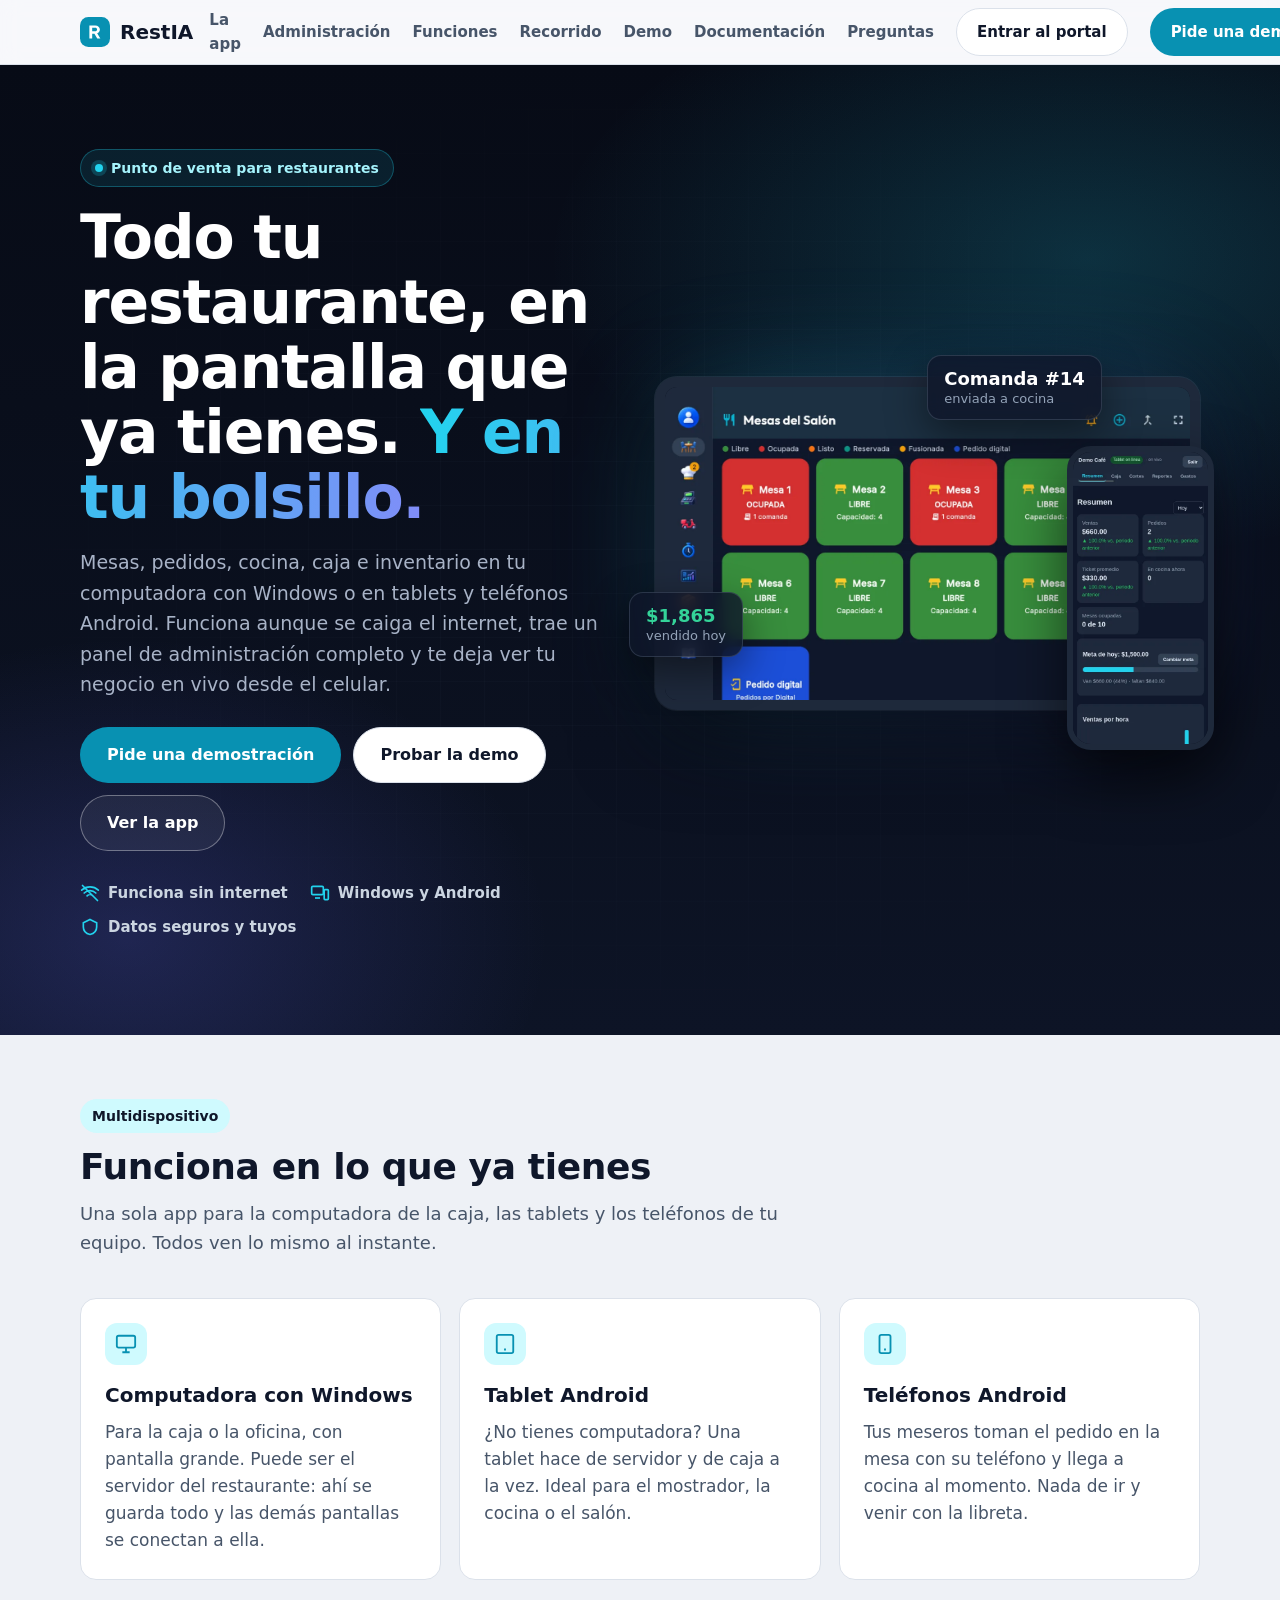
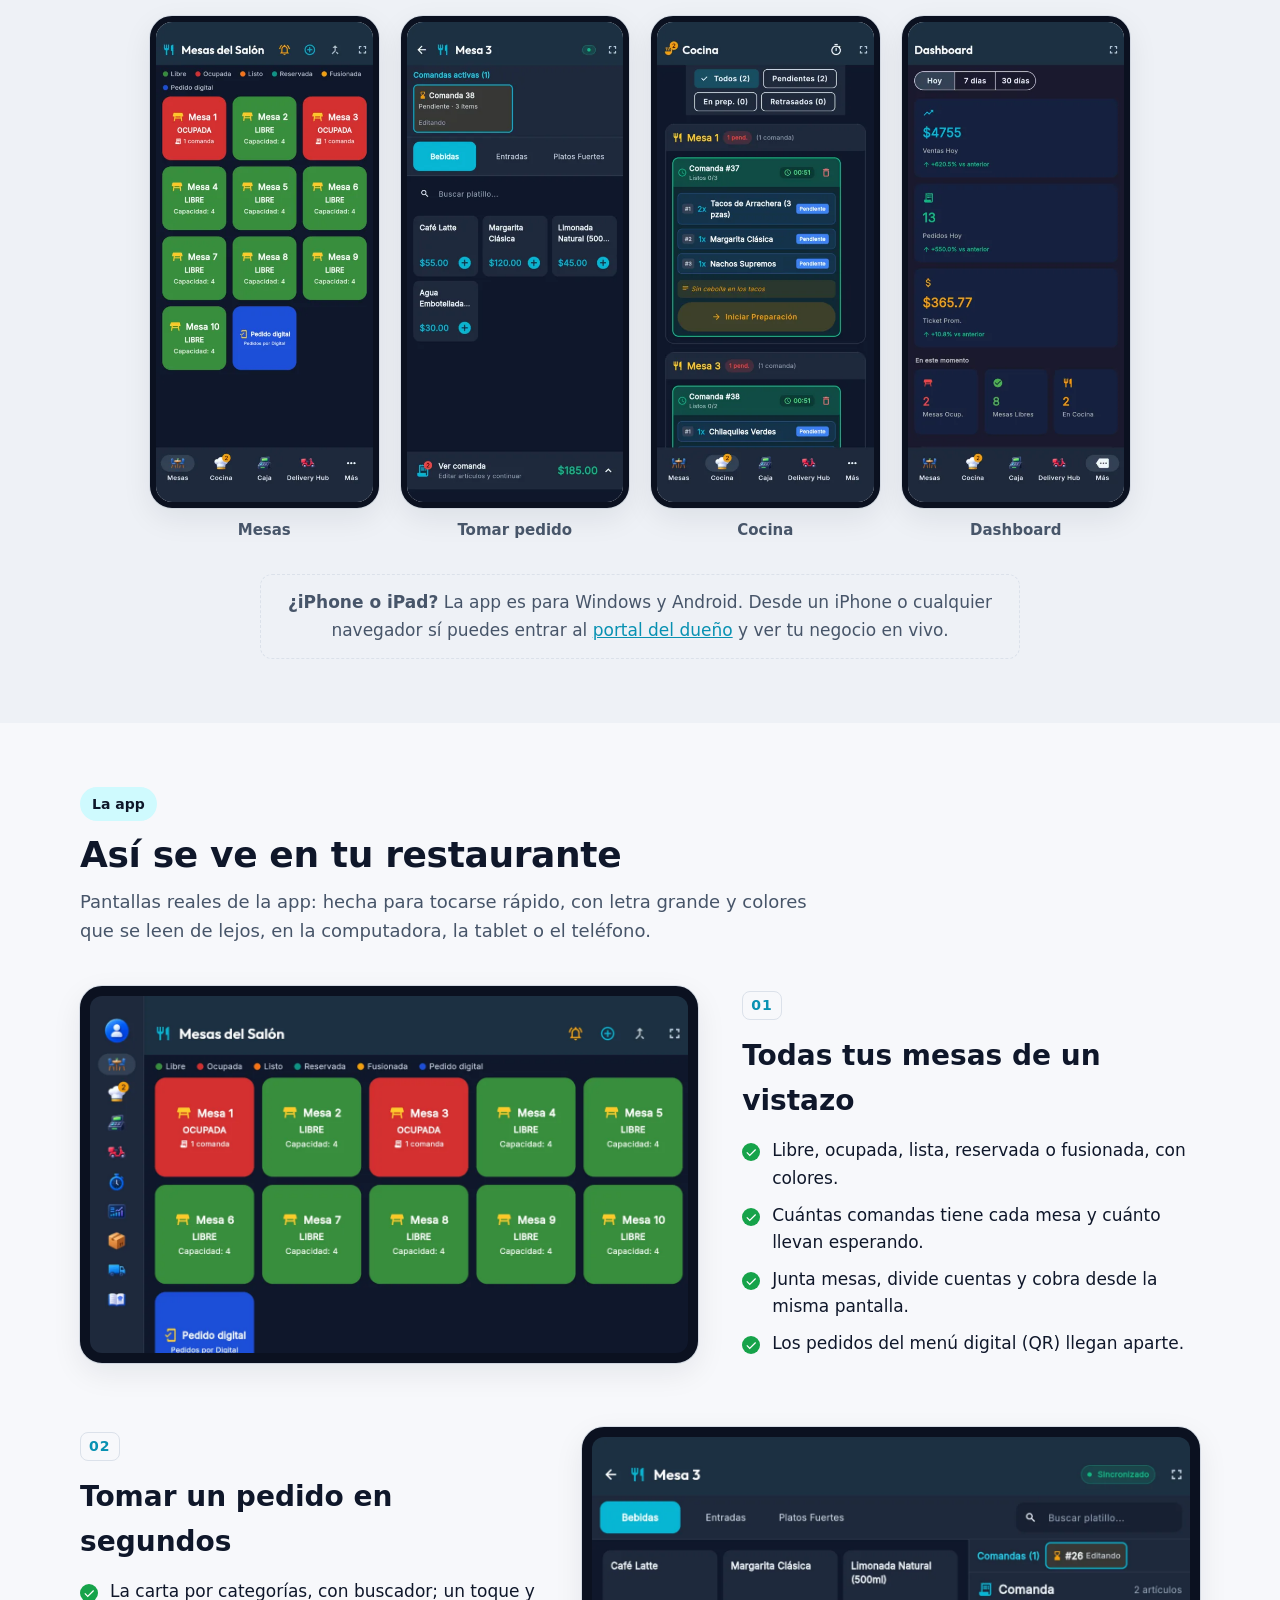
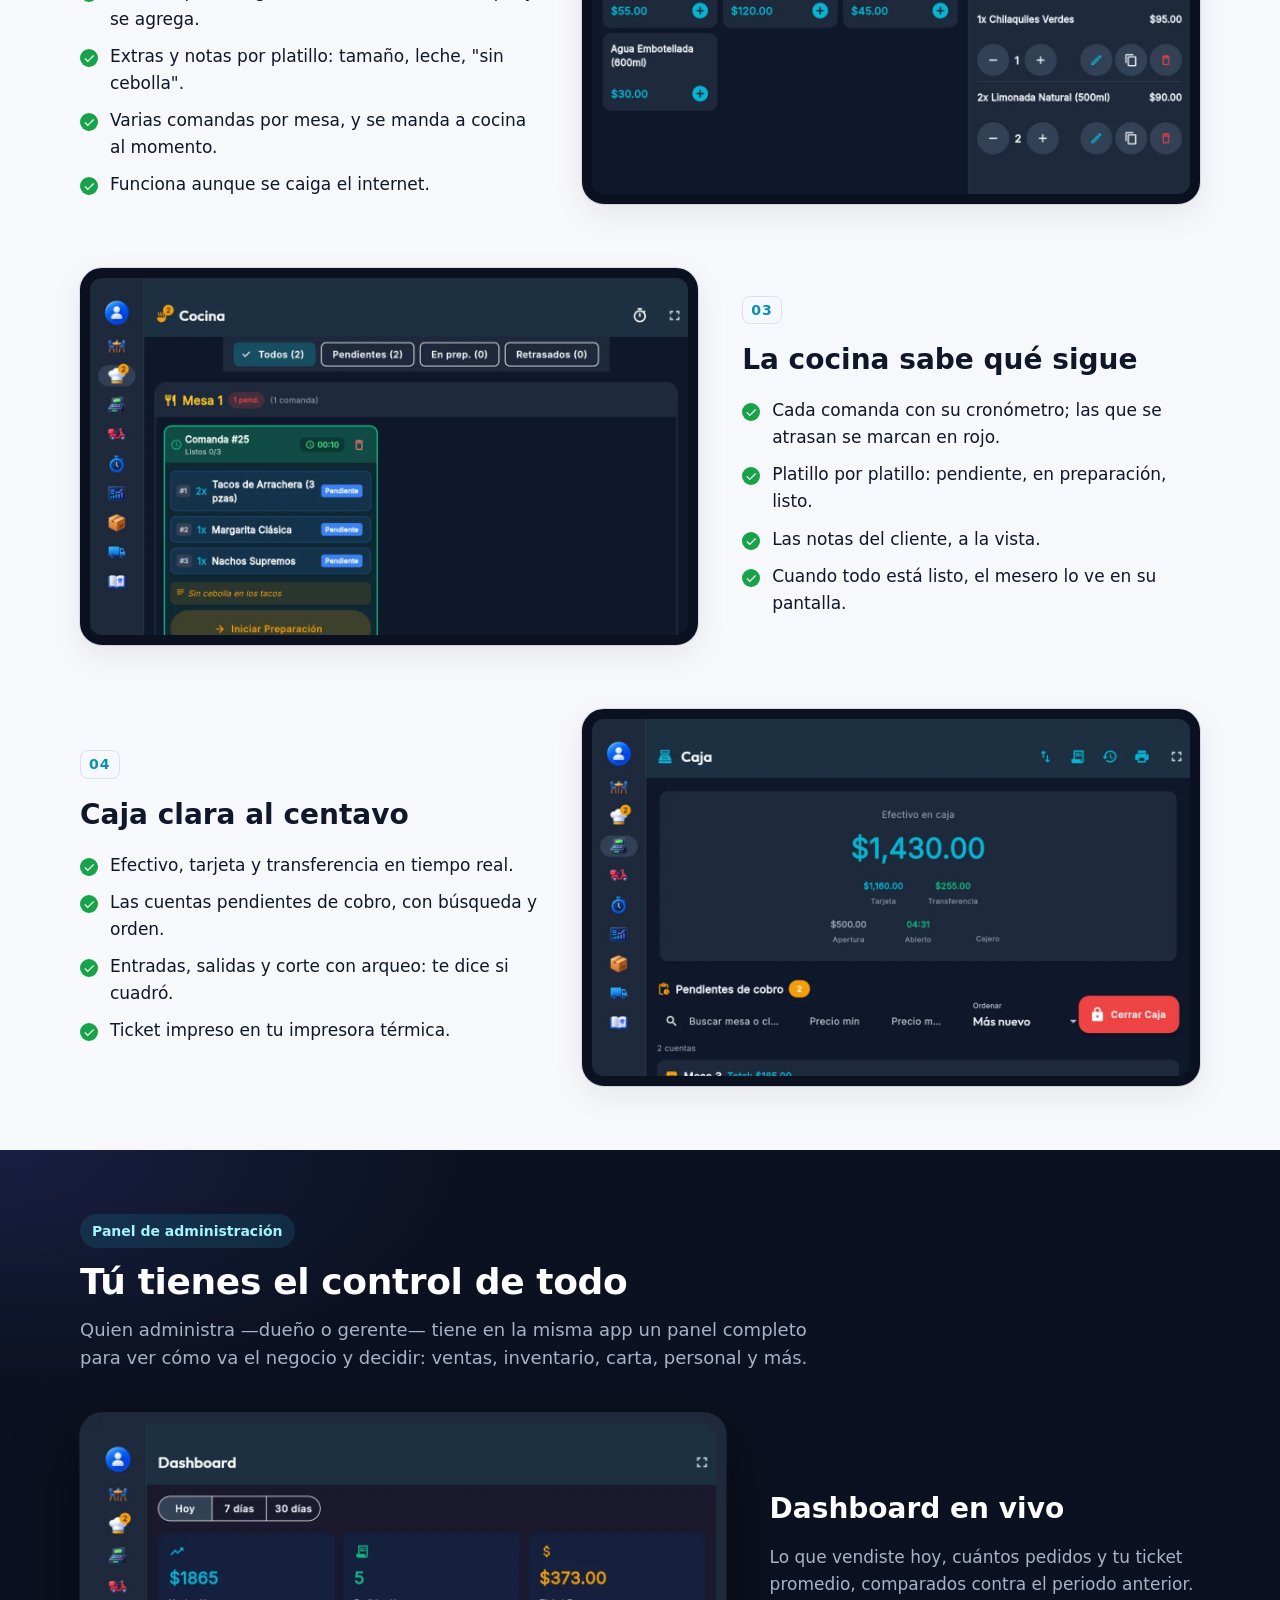
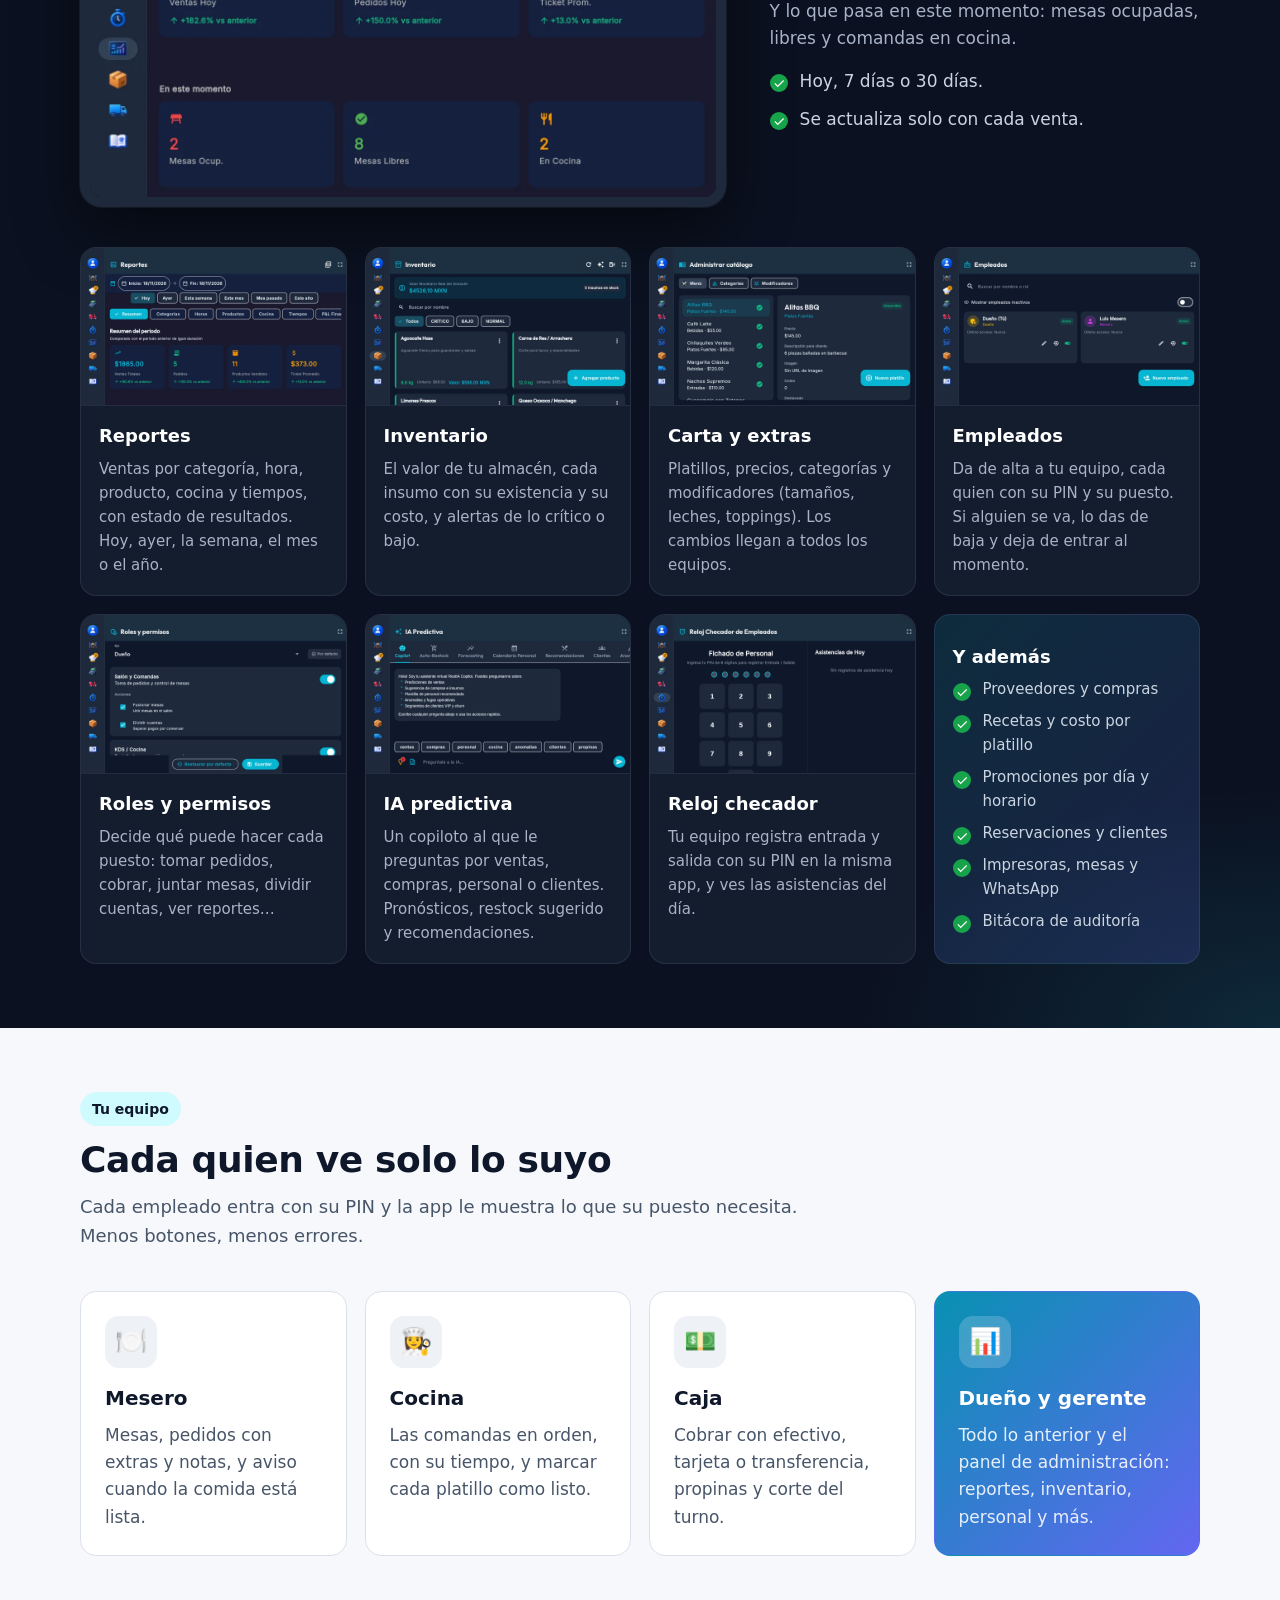
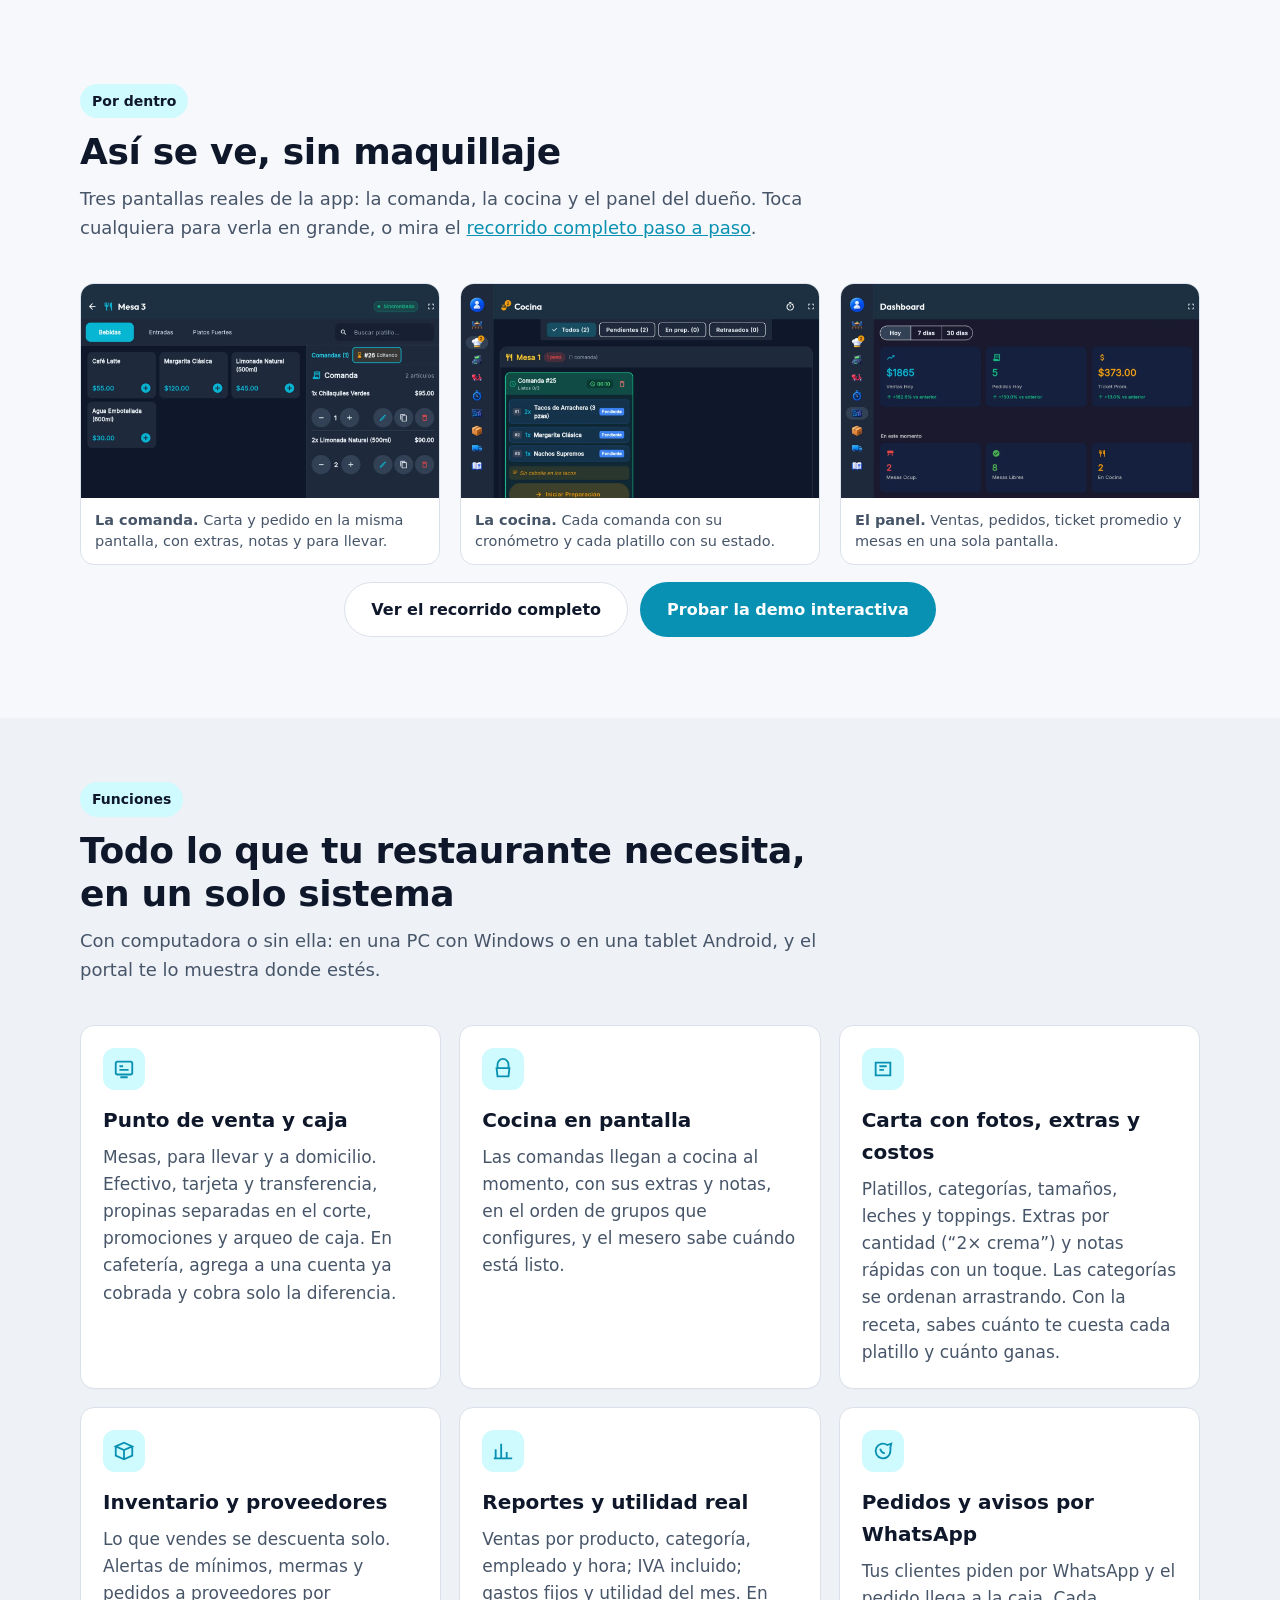
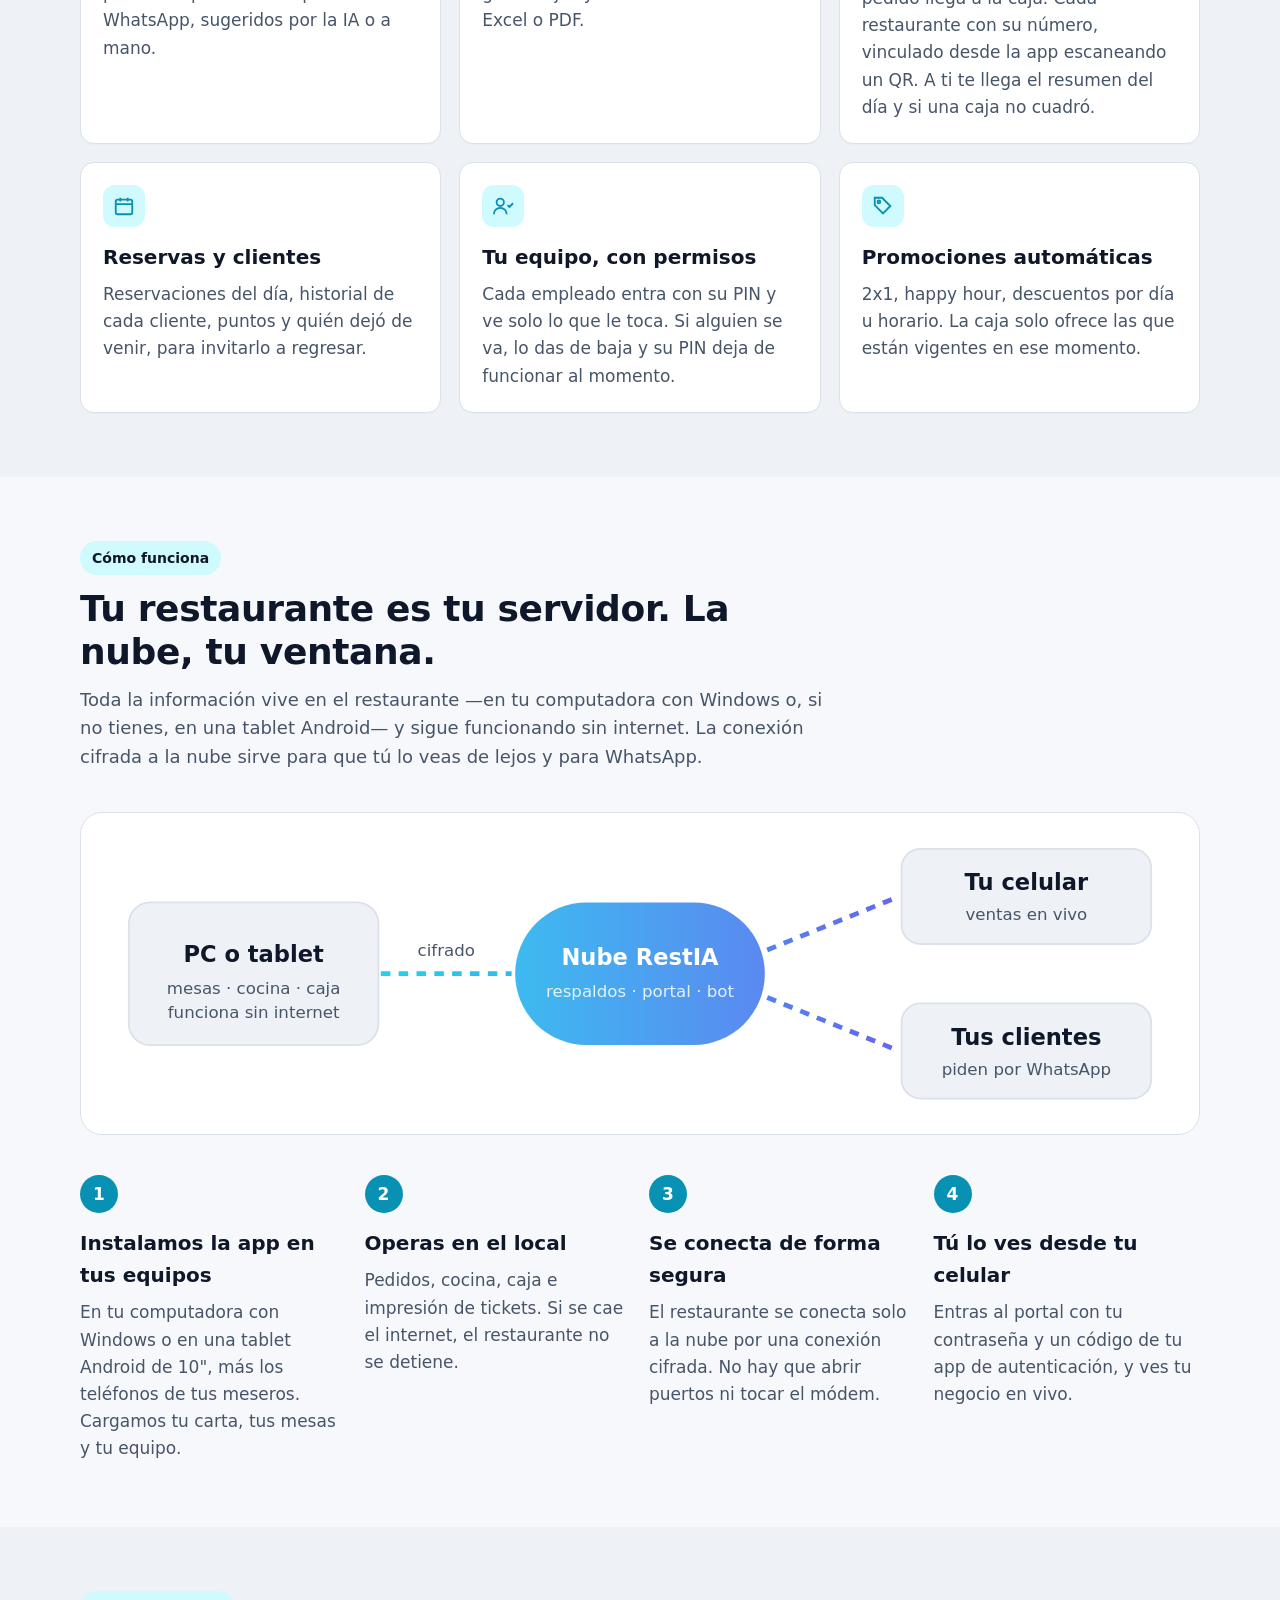
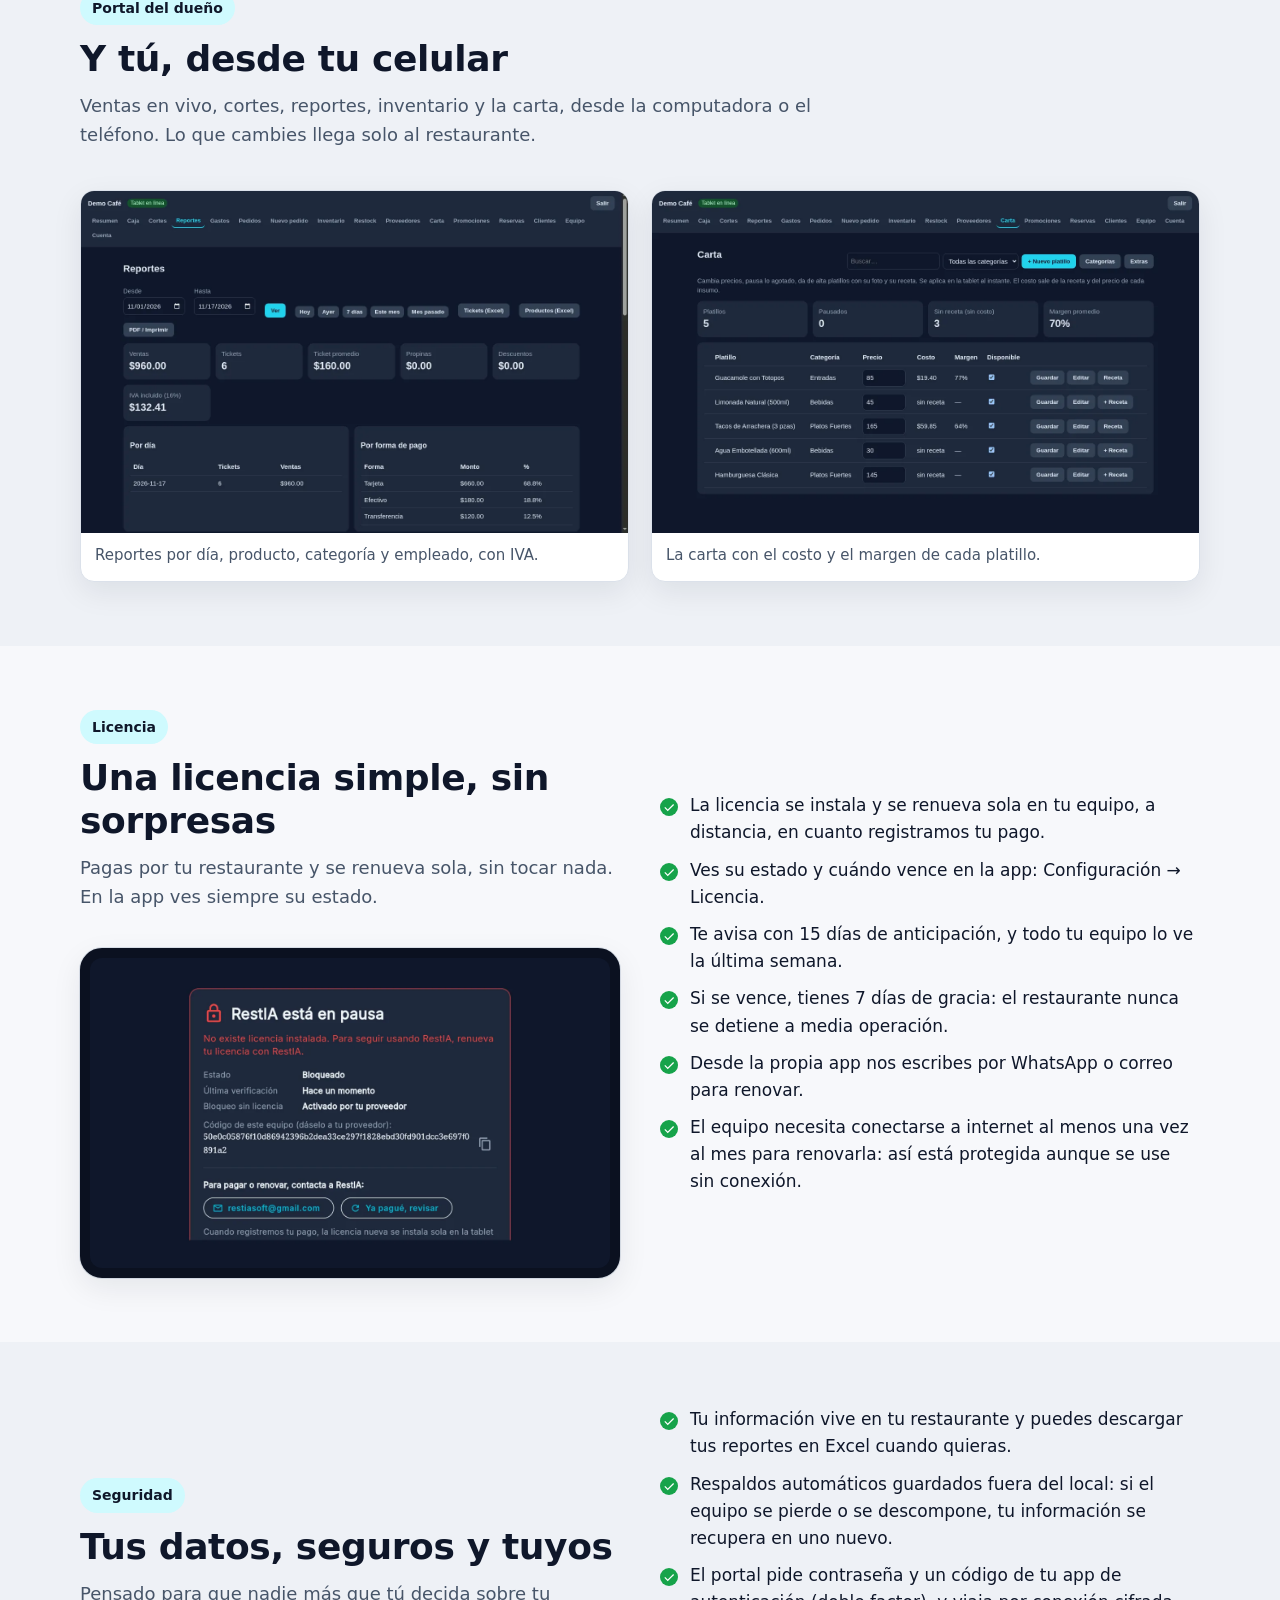
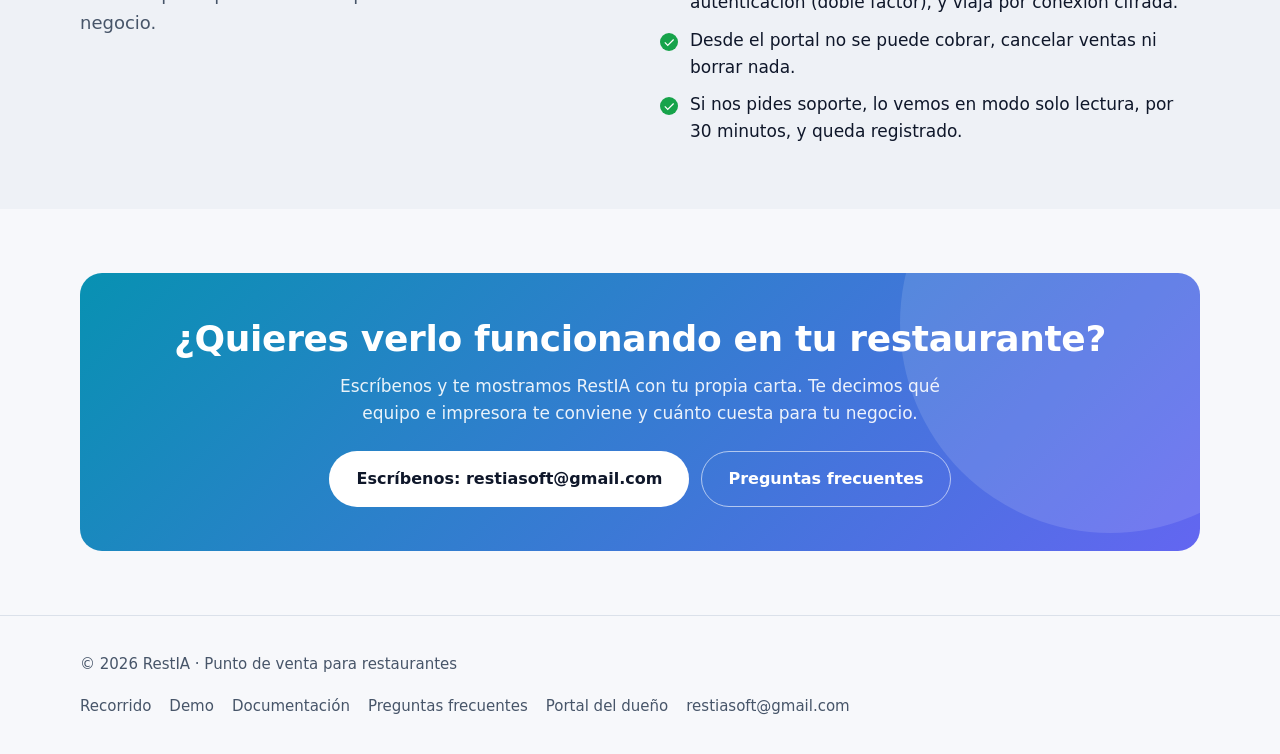
==== commit 29b7f246: "feat(sitio): demo interactiva del punto de venta Nueva página /demo con una simulación local, sin de" ====
--- a/index.html
+++ b/index.html
@@ -12,7 +12,7 @@
   <meta property="og:type" content="website">
   <link rel="icon" href="/favicon.svg" type="image/svg+xml">
   <link rel="canonical" href="https://restia.download/">
-  <link rel="stylesheet" href="/estilos.css?v=20261124">
+  <link rel="stylesheet" href="/estilos.css?v=20261125">
 </head>
 <body>
   <header class="barra" id="cerrar">
@@ -26,6 +26,7 @@
         <a href="#panel">Administración</a>
         <a href="#funciones">Funciones</a>
         <a href="/recorrido">Recorrido</a>
+        <a href="/demo">Demo</a>
         <a href="/documentacion">Documentación</a>
         <a href="/preguntas">Preguntas</a>
         <a class="boton secundario" href="https://app.restia.download/portal/">Entrar al portal</a>
@@ -41,6 +42,7 @@
           <a href="#panel">Panel de administración</a>
           <a href="#funciones">Funciones</a>
           <a href="/recorrido">Recorrido</a>
+          <a href="/demo">Demo interactiva</a>
           <a href="#licencia">Licencia</a>
           <a href="/documentacion">Documentación</a>
           <a href="/preguntas">Preguntas frecuentes</a>
@@ -61,6 +63,7 @@
           <p class="entrada">Mesas, pedidos, cocina, caja e inventario en tu computadora con Windows o en tablets y teléfonos Android. Funciona aunque se caiga el internet, trae un panel de administración completo y te deja ver tu negocio en vivo desde el celular.</p>
           <div class="acciones">
             <a class="boton principal grande" href="#contacto">Pide una demostración</a>
+            <a class="boton secundario grande" href="/demo">Probar la demo</a>
             <a class="boton fantasma grande" href="#la-app">Ver la app</a>
           </div>
           <ul class="sellos" aria-label="Lo esencial">
@@ -294,7 +297,7 @@
             <figcaption><b>El panel.</b> Ventas, pedidos, ticket promedio y mesas en una sola pantalla.</figcaption>
           </figure>
         </div>
-        <p class="acciones centro"><a class="boton secundario grande" href="/recorrido">Ver el recorrido completo</a></p>
+        <p class="acciones centro"><a class="boton secundario grande" href="/recorrido">Ver el recorrido completo</a> <a class="boton principal grande" href="/demo">Probar la demo interactiva</a></p>
       </div>
     </section>
 
@@ -461,6 +464,7 @@
       <span>© 2026 RestIA · Punto de venta para restaurantes</span>
       <nav aria-label="Pie de página">
         <a href="/recorrido">Recorrido</a>
+        <a href="/demo">Demo</a>
         <a href="/documentacion">Documentación</a>
         <a href="/preguntas">Preguntas frecuentes</a>
         <a href="https://app.restia.download/portal/">Portal del dueño</a>
--- a/estilos.css
+++ b/estilos.css
@@ -588,3 +588,187 @@
 [data-zoom] > button:focus-visible { outline: 3px solid var(--calido); outline-offset: 3px; }
 .doc, .articulo, .doc-seccion { min-width: 0; }
 .tabla-datos td, .tabla-datos th { overflow-wrap: anywhere; }
+
+/* ── Demo interactiva (página /demo) ───────────────────────────────── */
+.demo {
+  background: #0f172a;
+  color: #e2e8f0;
+  border: 1px solid #1e293b;
+  border-radius: var(--radio);
+  box-shadow: var(--sombra);
+  overflow: hidden;
+  margin: 24px 0 8px;
+}
+.demo *, .demo-dialogo * { min-width: 0; }
+.demo-barra {
+  display: flex; align-items: center; justify-content: space-between; gap: 10px;
+  padding: 10px 14px; border-bottom: 1px solid #1e293b; flex-wrap: wrap;
+}
+.demo-marca { margin: 0; display: flex; align-items: center; gap: 8px; font-weight: 650; font-size: 14px; }
+.demo-logo {
+  background: #06b6d4; color: #06202a; font-weight: 800; font-size: 12px;
+  padding: 3px 8px; border-radius: 7px; letter-spacing: .02em;
+}
+.demo-barra-acciones { display: flex; align-items: center; gap: 8px; flex-wrap: wrap; }
+.demo-pill {
+  font-size: 11px; font-weight: 600; color: #f59e0b;
+  border: 1px solid rgba(245, 158, 11, .45); background: rgba(245, 158, 11, .12);
+  padding: 3px 8px; border-radius: 999px;
+}
+.demo-cuerpo {
+  display: grid; grid-template-columns: minmax(0, .9fr) minmax(0, 1.55fr) minmax(0, 1fr);
+  gap: 10px; padding: 12px;
+}
+.demo-panel {
+  background: #1e293b; border: 1px solid #334155; border-radius: 12px;
+  padding: 10px; display: flex; flex-direction: column; gap: 8px;
+}
+.demo-titulo {
+  margin: 0; font-size: 11px; letter-spacing: .08em; text-transform: uppercase;
+  color: #94a3b8; font-weight: 700; display: flex; align-items: center; gap: 6px;
+}
+.demo-pedido-cabeza { display: flex; align-items: center; justify-content: space-between; gap: 8px; }
+.demo-total-mini { font-size: 12px; color: #67e8f9; font-variant-numeric: tabular-nums; }
+.demo-mesas { display: grid; grid-template-columns: repeat(2, minmax(0, 1fr)); gap: 6px; }
+.demo-mesa {
+  position: relative; display: flex; flex-direction: column; gap: 1px; align-items: flex-start;
+  min-height: 58px; padding: 9px 10px 9px 24px; border-radius: 12px; cursor: pointer;
+  background: #1e293b; color: #f1f5f9; border: 1px solid #334155;
+  font: inherit; font-size: 13.5px; font-weight: 650; text-align: left;
+}
+.demo-mesa small { font-weight: 400; font-size: 10.5px; color: #94a3b8; font-variant-numeric: tabular-nums; }
+.demo-mesa:hover { border-color: #0891b2; }
+.demo-punto {
+  display: inline-block; width: 8px; height: 8px; border-radius: 50%;
+  background: #388e3c; flex: none;
+}
+.demo-mesa > .demo-punto { position: absolute; left: 10px; top: 15px; }
+.demo-punto-rojo { background: #d32f2f; }
+.demo-mesa-ocupada { border-color: rgba(211, 47, 47, .55); }
+.demo-mesa-ocupada > .demo-punto { background: #d32f2f; }
+.demo-mesa-ocupada small { color: #fca5a5; }
+.demo-mesa-activa { outline: 2px solid #06b6d4; outline-offset: 1px; background: #164e63; }
+.demo-mesa-activa small { color: #cffafe; }
+.demo-leyenda {
+  display: flex; align-items: center; gap: 6px; margin: 0;
+  font-size: 10.5px; color: #94a3b8;
+}
+.demo-leyenda .demo-punto:not(:first-child) { margin-left: 6px; }
+.demo-pista, .demo-vacio { margin: 0; font-size: 11.5px; color: #94a3b8; }
+.demo-categorias { display: flex; gap: 6px; flex-wrap: wrap; }
+.demo-categoria {
+  border: 1px solid #334155; background: #0f172a; color: #cbd5e1;
+  border-radius: 999px; padding: 4px 10px; font: inherit; font-size: 11.5px; cursor: pointer;
+}
+.demo-categoria[aria-pressed="true"] { background: #06b6d4; border-color: #06b6d4; color: #06202a; font-weight: 700; }
+.demo-productos { display: grid; grid-template-columns: repeat(2, minmax(0, 1fr)); gap: 6px; }
+.demo-producto {
+  display: flex; flex-direction: column; align-items: flex-start; justify-content: space-between; gap: 6px;
+  min-height: 88px; padding: 10px 12px; border-radius: 12px; cursor: pointer; text-align: left;
+  background: #1e293b; color: #f1f5f9; border: 1px solid #334155; font: inherit;
+}
+.demo-prod-nombre { font-size: 14px; font-weight: 700; line-height: 1.25; }
+.demo-prod-pie { display: flex; align-items: center; justify-content: space-between; width: 100%; gap: 6px; }
+.demo-producto strong { color: #06b6d4; font-size: 16px; font-weight: 800; font-variant-numeric: tabular-nums; }
+.demo-prod-pie i {
+  font-style: normal; font-size: 16px; line-height: 22px; width: 22px; height: 22px; text-align: center;
+  border-radius: 6px; background: #334155; color: #f1f5f9;
+}
+.demo-producto:hover { border-color: #0891b2; background: #17233a; }
+.demo-lineas {
+  display: flex; flex-direction: column; gap: 5px;
+  max-height: 208px; overflow-y: auto; padding-right: 2px;
+}
+.demo-linea {
+  display: grid; grid-template-columns: minmax(0, 1fr) auto auto; align-items: center; gap: 8px;
+  background: #0f172a; border: 1px solid #334155; border-radius: 9px; padding: 6px 8px;
+}
+.demo-linea-nombre strong { display: block; font-size: 12.5px; font-weight: 600; }
+.demo-linea-nombre small { font-size: 10.5px; color: #94a3b8; }
+.demo-linea-importe { font-size: 12px; font-variant-numeric: tabular-nums; color: #e2e8f0; }
+.demo-stepper { display: flex; align-items: center; gap: 5px; }
+.demo-stepper button {
+  width: 32px; height: 32px; border-radius: 8px; cursor: pointer;
+  background: #334155; color: #f1f5f9; border: 0; font: inherit; font-size: 17px; line-height: 1;
+}
+.demo-stepper button:hover { background: #475569; }
+.demo-stepper span { min-width: 16px; text-align: center; font-size: 12px; font-weight: 700; }
+.demo-notas { display: flex; flex-direction: column; gap: 5px; }
+.demo-etiqueta-chica { font-size: 10px; letter-spacing: .06em; text-transform: uppercase; color: #94a3b8; font-weight: 700; }
+.demo-chips { display: flex; gap: 5px; flex-wrap: wrap; }
+.demo-chip {
+  border: 1px solid #334155; background: #0f172a; color: #cbd5e1;
+  border-radius: 999px; padding: 3px 9px; font: inherit; font-size: 11px; cursor: pointer;
+}
+.demo-chip[aria-pressed="true"] { background: rgba(6, 182, 212, .18); border-color: #06b6d4; color: #cffafe; }
+.demo-pie {
+  margin-top: auto; border-top: 1px solid #334155; padding-top: 8px;
+  display: flex; align-items: center; justify-content: space-between; gap: 8px; flex-wrap: wrap;
+}
+.demo-totales { display: flex; align-items: baseline; gap: 8px; font-size: 12px; color: #94a3b8; }
+.demo-totales strong { font-size: 18px; color: #e2e8f0; font-variant-numeric: tabular-nums; }
+.demo-pie-botones { display: flex; gap: 6px; flex-wrap: wrap; }
+.demo-boton {
+  border: 1px solid #334155; background: #334155; color: #f1f5f9;
+  border-radius: 10px; padding: 10px 14px; min-height: 42px;
+  font: inherit; font-size: 13px; font-weight: 650; cursor: pointer;
+}
+.demo-boton:hover { background: #475569; }
+.demo-boton:disabled { opacity: .45; cursor: not-allowed; }
+.demo-boton-chico { padding: 4px 9px; font-size: 11.5px; }
+.demo-principal { background: #06b6d4; border-color: #06b6d4; color: #ffffff; }
+.demo-principal:hover { background: #0891b2; border-color: #0891b2; }
+.demo-badge {
+  background: #334155; color: #e2e8f0; border-radius: 999px;
+  font-size: 10px; padding: 0 6px; line-height: 16px; letter-spacing: 0;
+}
+.demo-comanda {
+  background: #0f172a; border: 1px solid #334155; border-radius: 9px;
+  padding: 7px 9px; margin-bottom: 6px;
+}
+.demo-comanda h3 { margin: 0 0 4px; font-size: 12px; }
+.demo-comanda ul { margin: 0 0 6px; padding-left: 16px; font-size: 11.5px; color: #cbd5e1; }
+.demo-corte { border-top: 1px solid #1e293b; padding: 10px 14px 12px; }
+.demo-metricas { display: grid; grid-template-columns: repeat(5, minmax(0, 1fr)); gap: 8px; margin: 6px 0 0; }
+.demo-metricas div { background: #1e293b; border: 1px solid #334155; border-radius: 9px; padding: 6px 8px; }
+.demo-metricas dt { font-size: 10px; text-transform: uppercase; letter-spacing: .05em; color: #94a3b8; }
+.demo-metricas dd { margin: 0; font-size: 13px; font-weight: 700; font-variant-numeric: tabular-nums; }
+.demo-estado { margin: 8px 0 0; font-size: 11.5px; color: #67e8f9; min-height: 1.2em; }
+.demo-falta { color: #fca5a5 !important; }
+
+/* Cobro */
+.demo-dialogo {
+  border: 1px solid #334155; border-radius: 14px; padding: 0;
+  background: #1e293b; color: #e2e8f0; width: min(430px, 94vw);
+}
+.demo-dialogo::backdrop { background: rgba(2, 6, 23, .65); backdrop-filter: blur(2px); }
+.demo-dialogo form { padding: 14px; display: flex; flex-direction: column; gap: 9px; }
+.demo-dialogo h2 { margin: 0; font-size: 16px; }
+.demo-dialogo-mesa { margin: -4px 0 2px; font-size: 12px; color: #67e8f9; font-weight: 600; }
+.demo-fila { display: flex; align-items: center; justify-content: space-between; gap: 10px; margin: 0; font-size: 13px; }
+.demo-fila input {
+  width: 110px; padding: 6px 8px; border-radius: 8px;
+  border: 1px solid #475569; background: #0f172a; color: #e2e8f0; font: inherit; font-size: 13px;
+}
+.demo-opciones { border: 0; padding: 0; margin: 0; }
+.demo-opciones legend { font-size: 10px; letter-spacing: .06em; text-transform: uppercase; color: #94a3b8; font-weight: 700; padding: 0 0 4px; }
+.demo-botones-fila { display: flex; gap: 6px; flex-wrap: wrap; }
+.demo-radio {
+  display: inline-flex; align-items: center; gap: 6px; font-size: 12.5px;
+  border: 1px solid #334155; border-radius: 8px; padding: 5px 9px; cursor: pointer;
+}
+.demo-radio:has(input:checked) { border-color: #06b6d4; background: rgba(6, 182, 212, .14); }
+.demo-error { margin: 0; font-size: 12px; color: #fca5a5; }
+.demo-dialogo-botones { display: flex; justify-content: flex-end; gap: 8px; margin-top: 2px; }
+
+@media (max-width: 900px) {
+  .demo-cuerpo { grid-template-columns: minmax(0, 1fr); }
+  .demo-mesas { grid-template-columns: repeat(3, minmax(0, 1fr)); }
+  .demo-productos { grid-template-columns: repeat(2, minmax(0, 1fr)); }
+  .demo-metricas { grid-template-columns: repeat(2, minmax(0, 1fr)); }
+  .demo-lineas { max-height: none; }
+}
+@media (max-width: 480px) {
+  .demo-mesas { grid-template-columns: repeat(2, minmax(0, 1fr)); }
+  .demo-barra { align-items: flex-start; flex-direction: column; }
+}
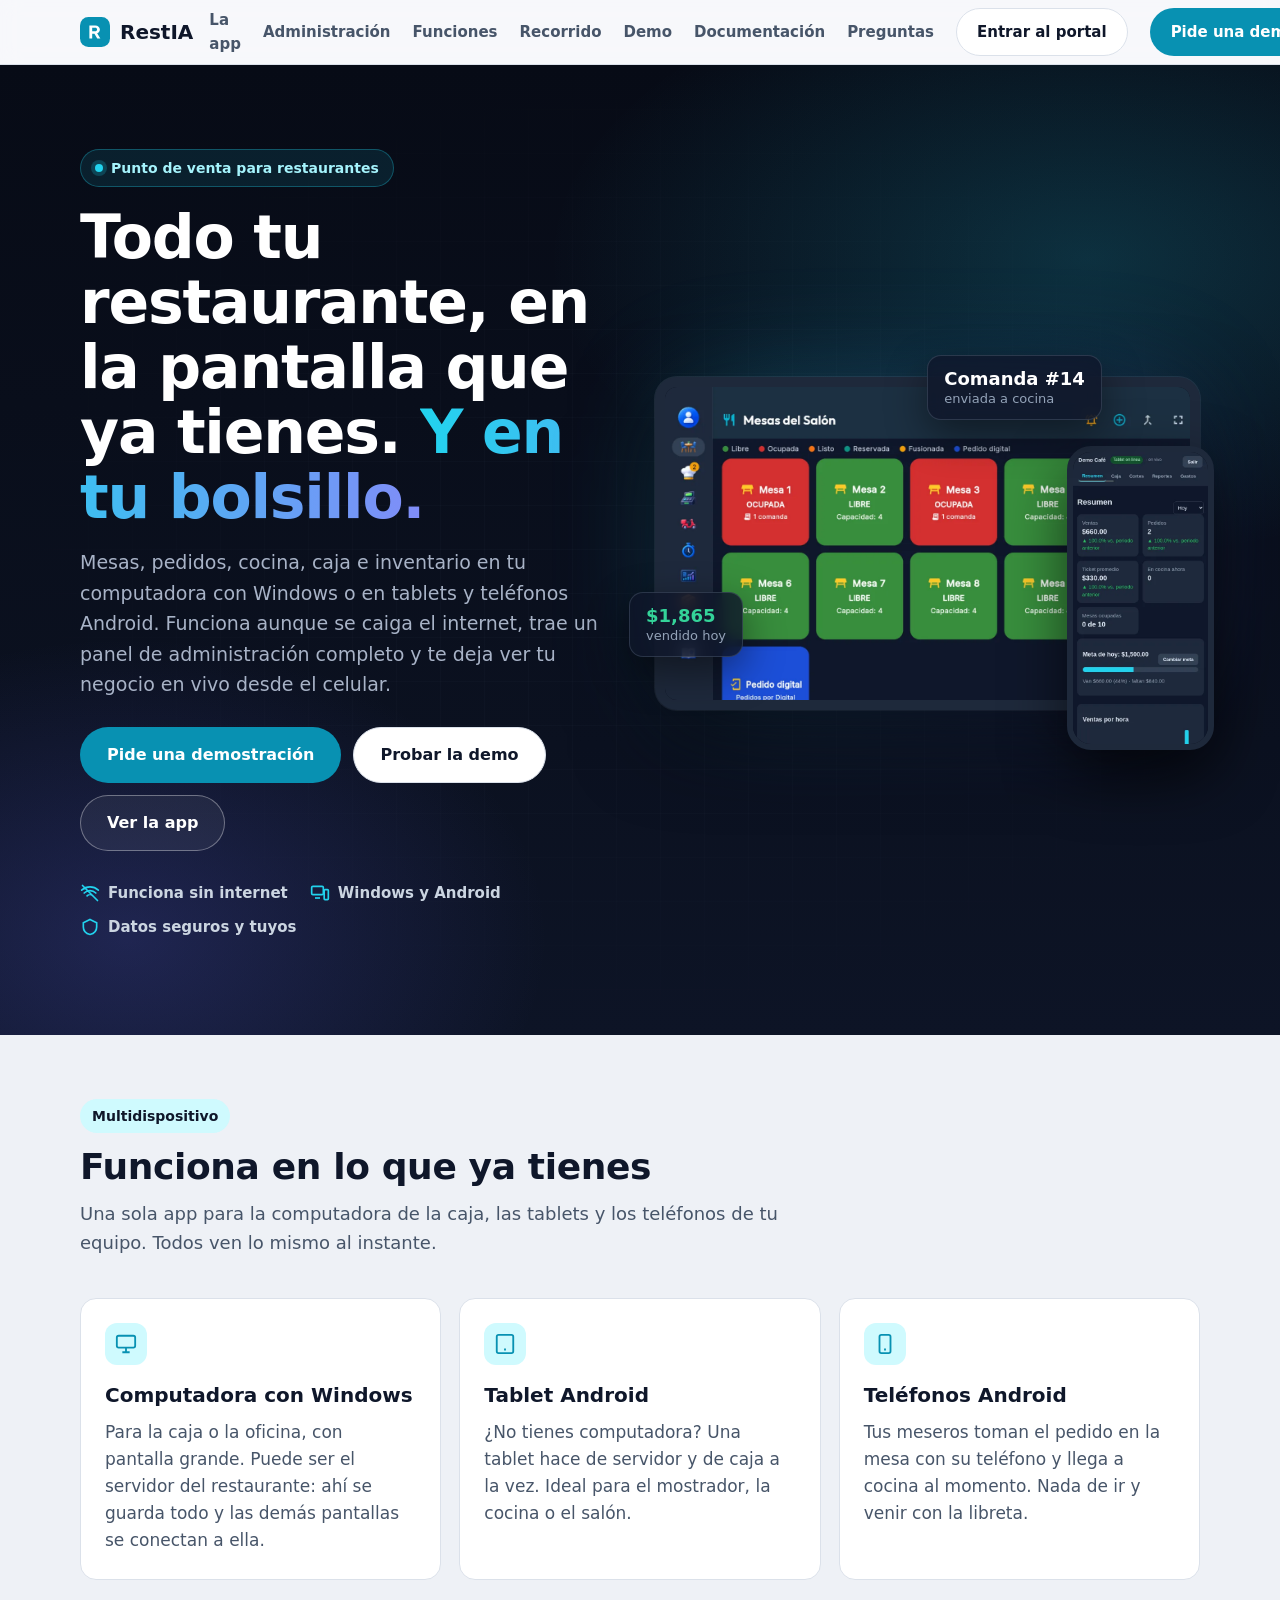
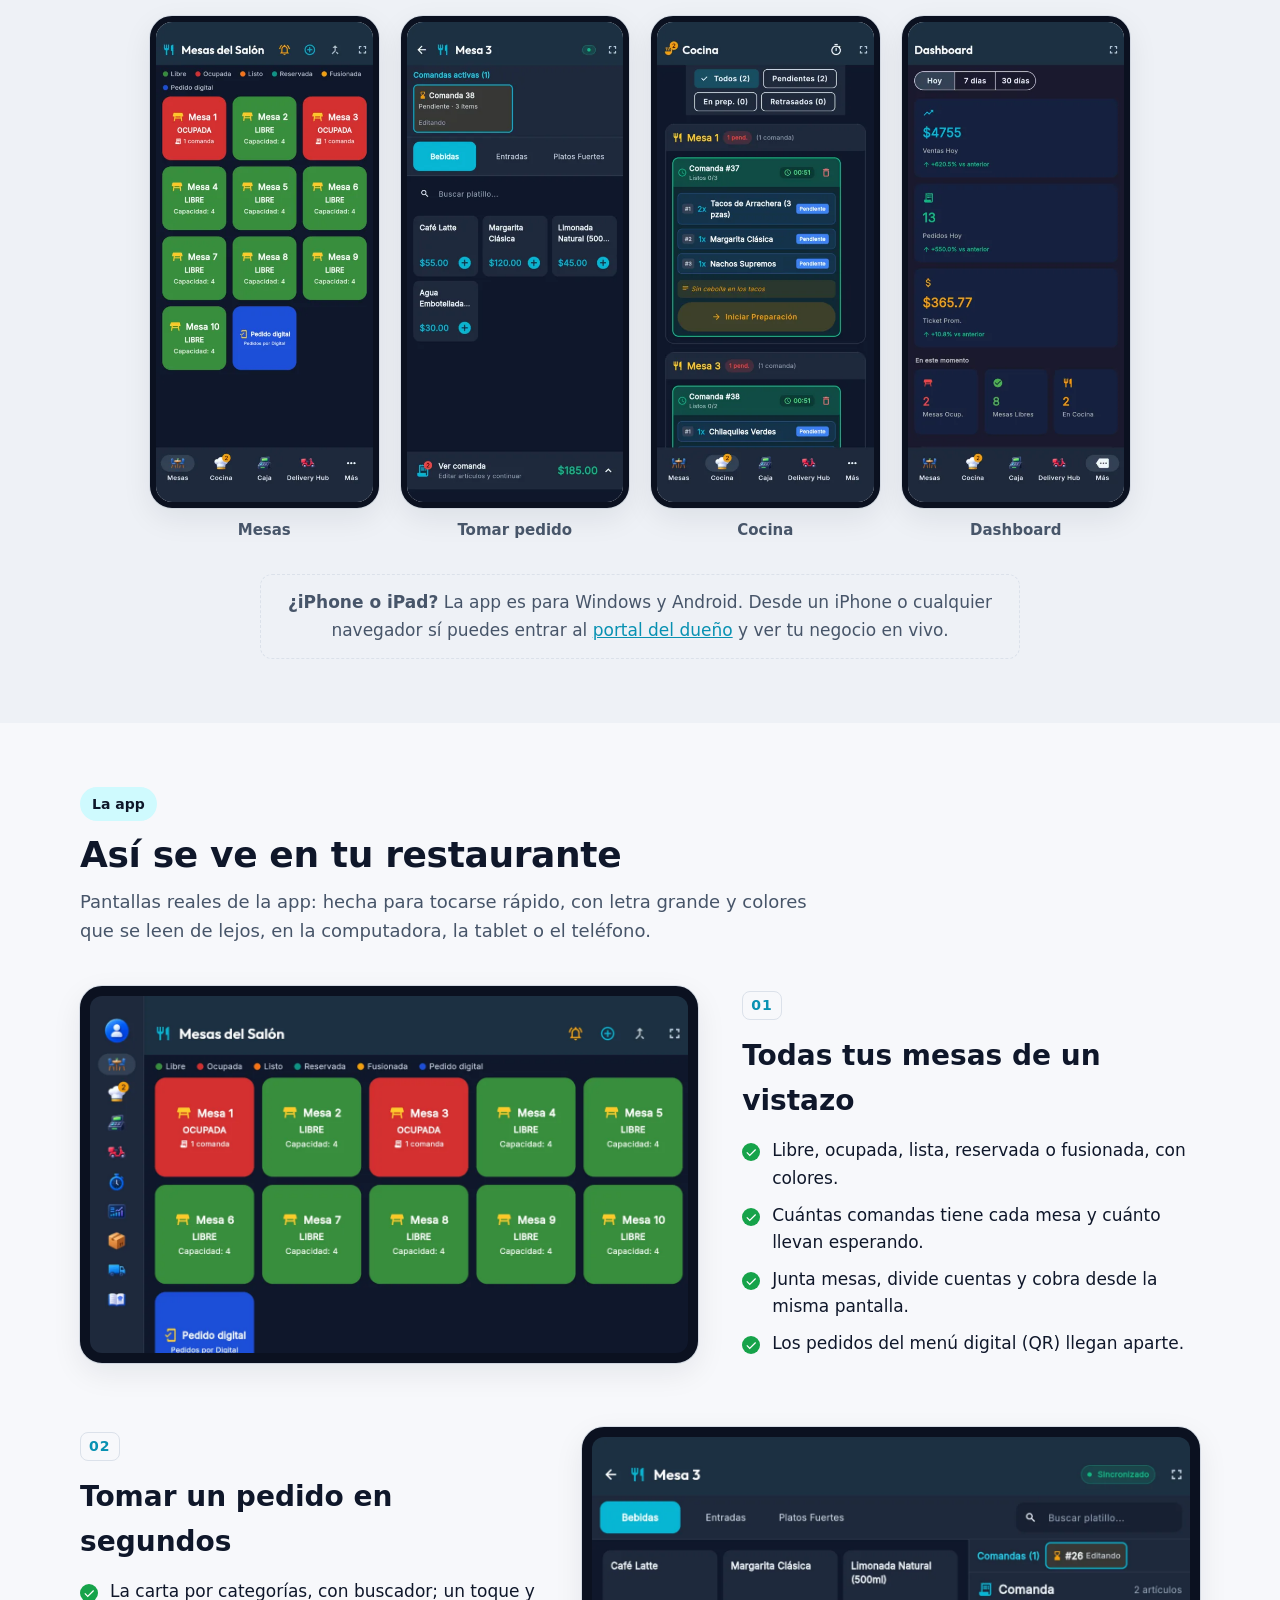
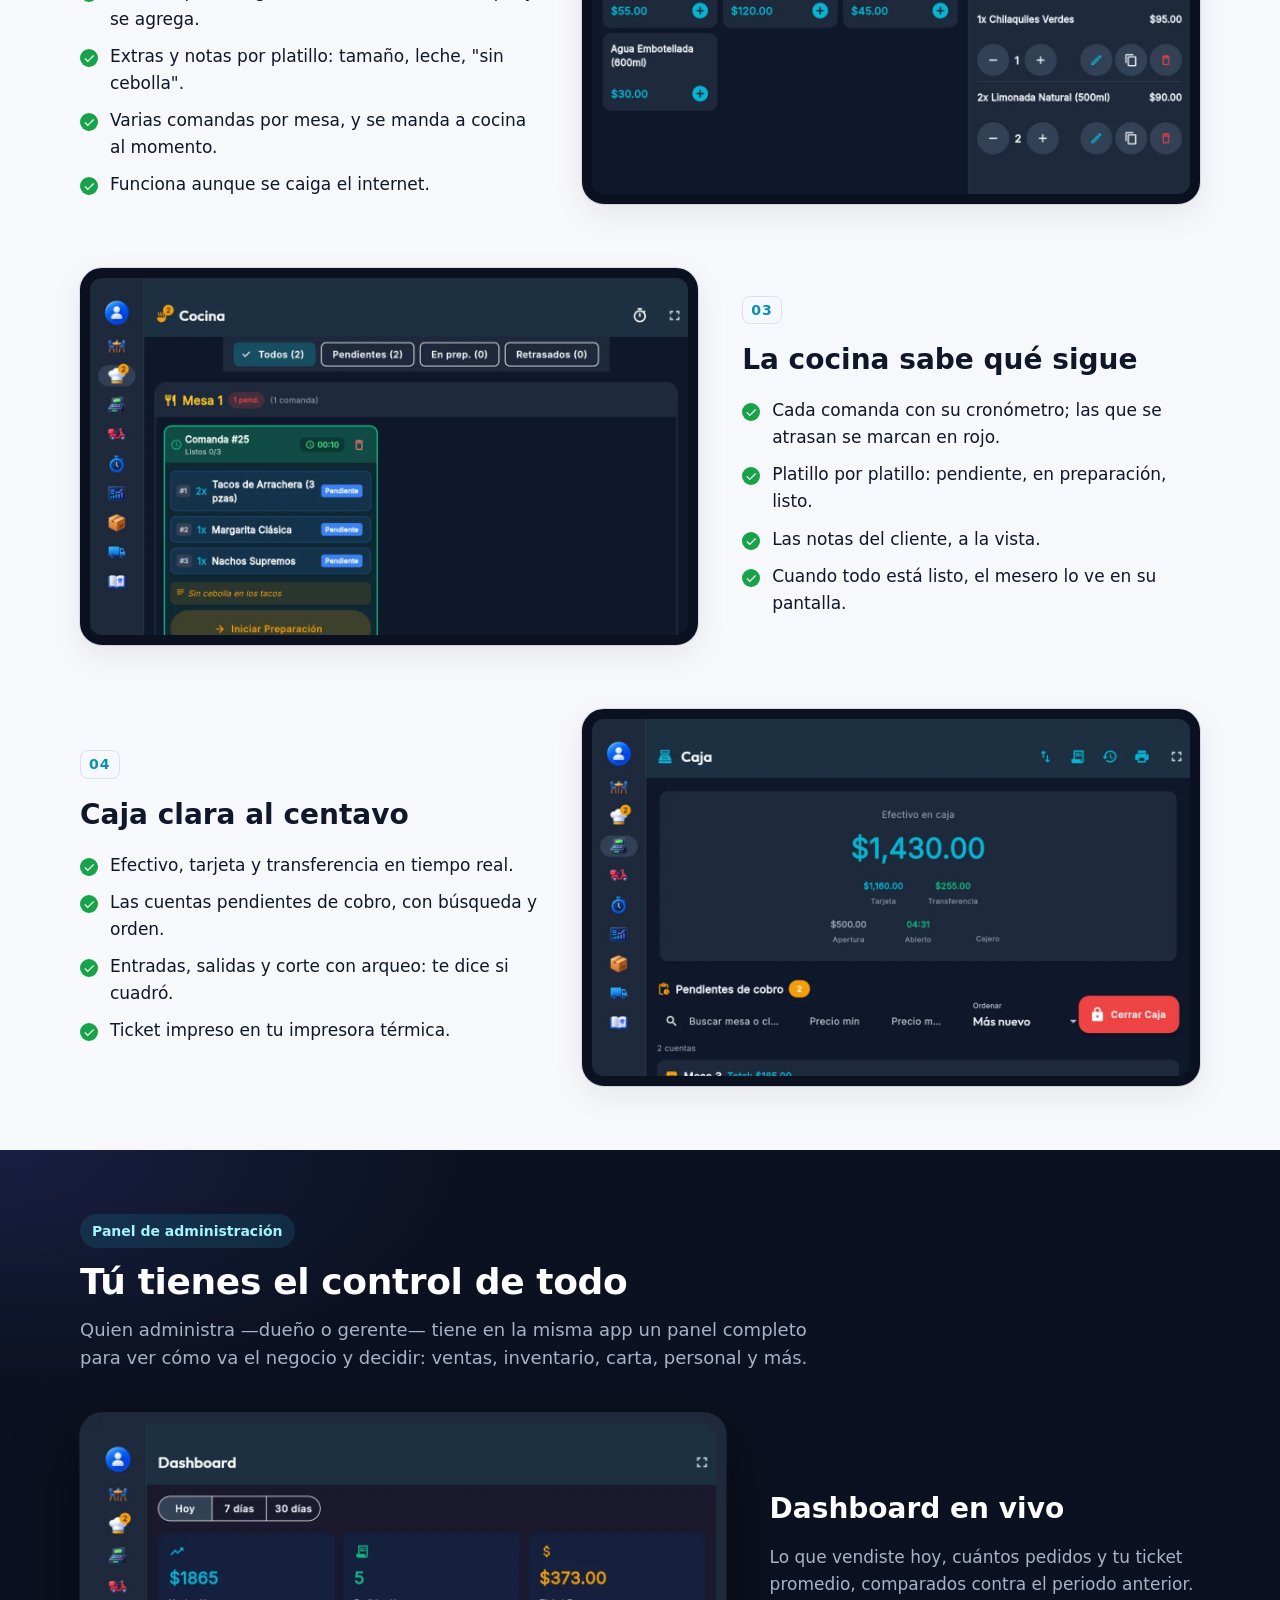
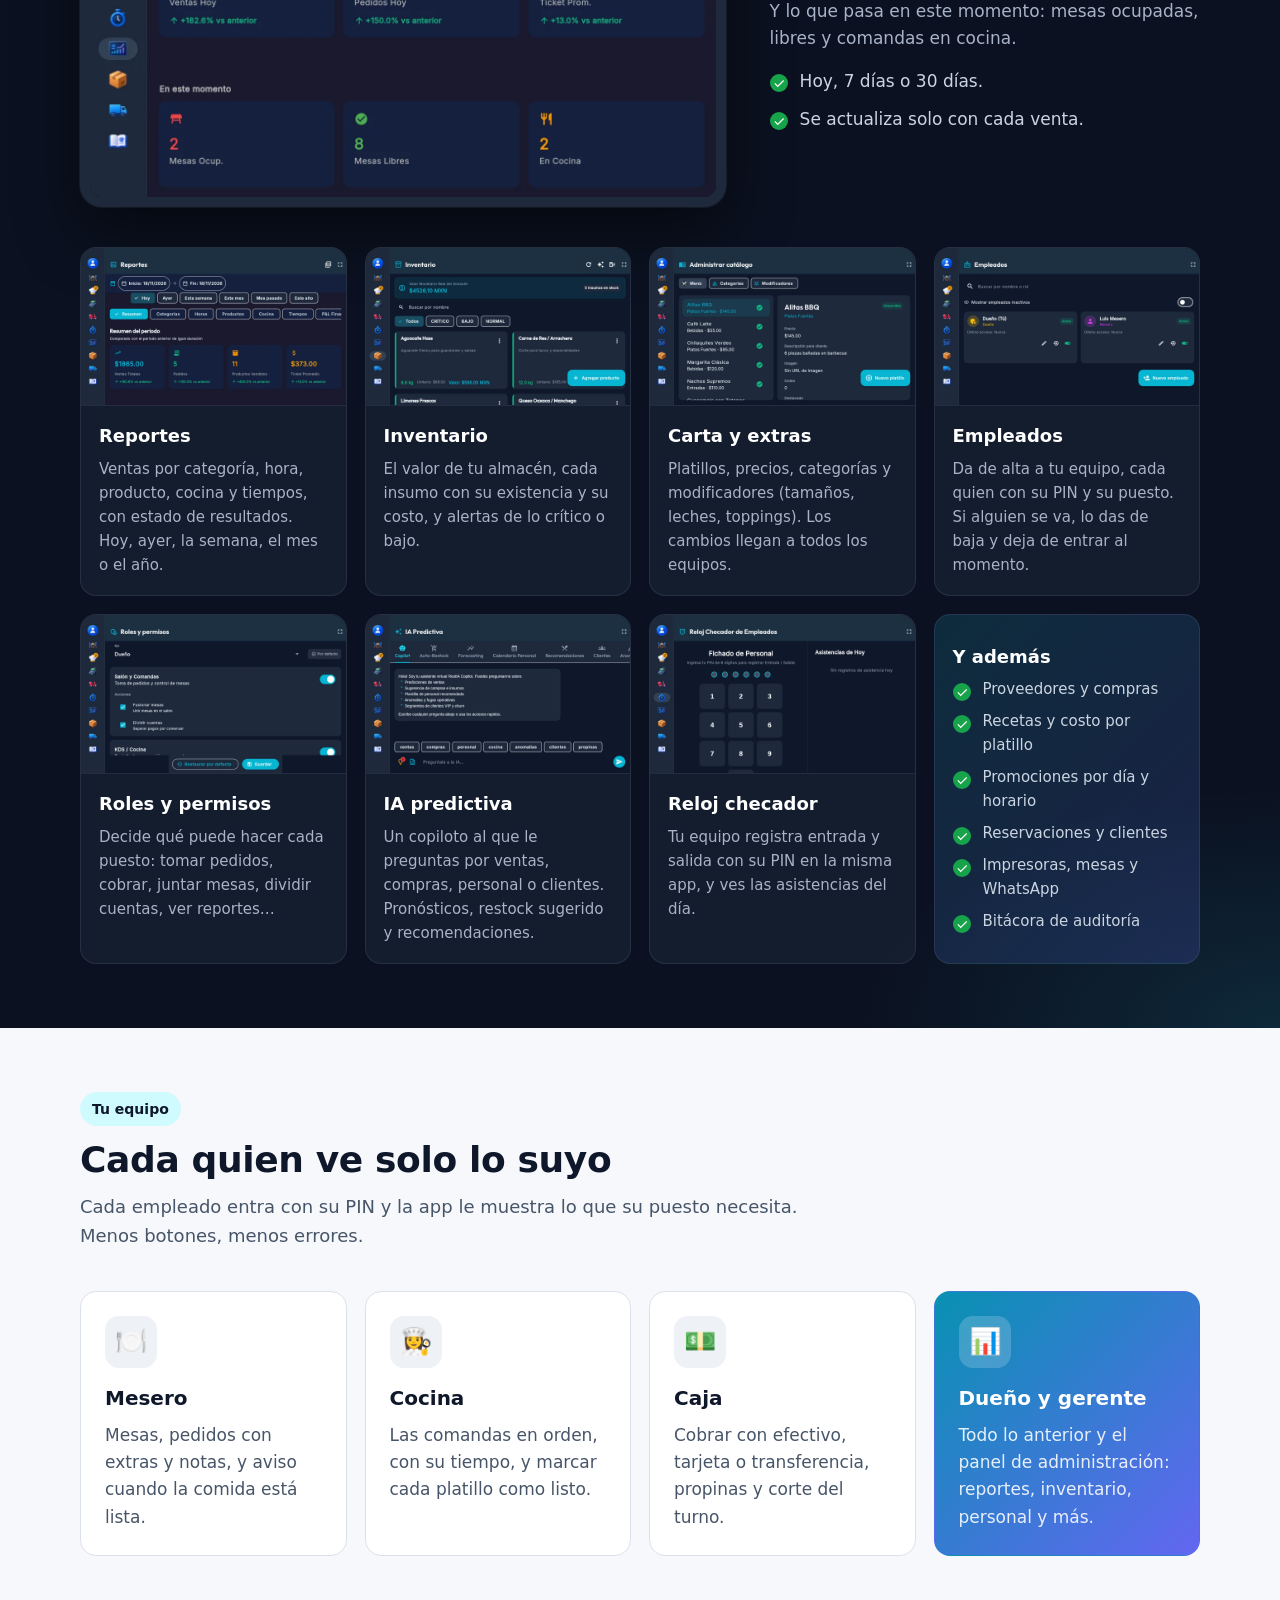
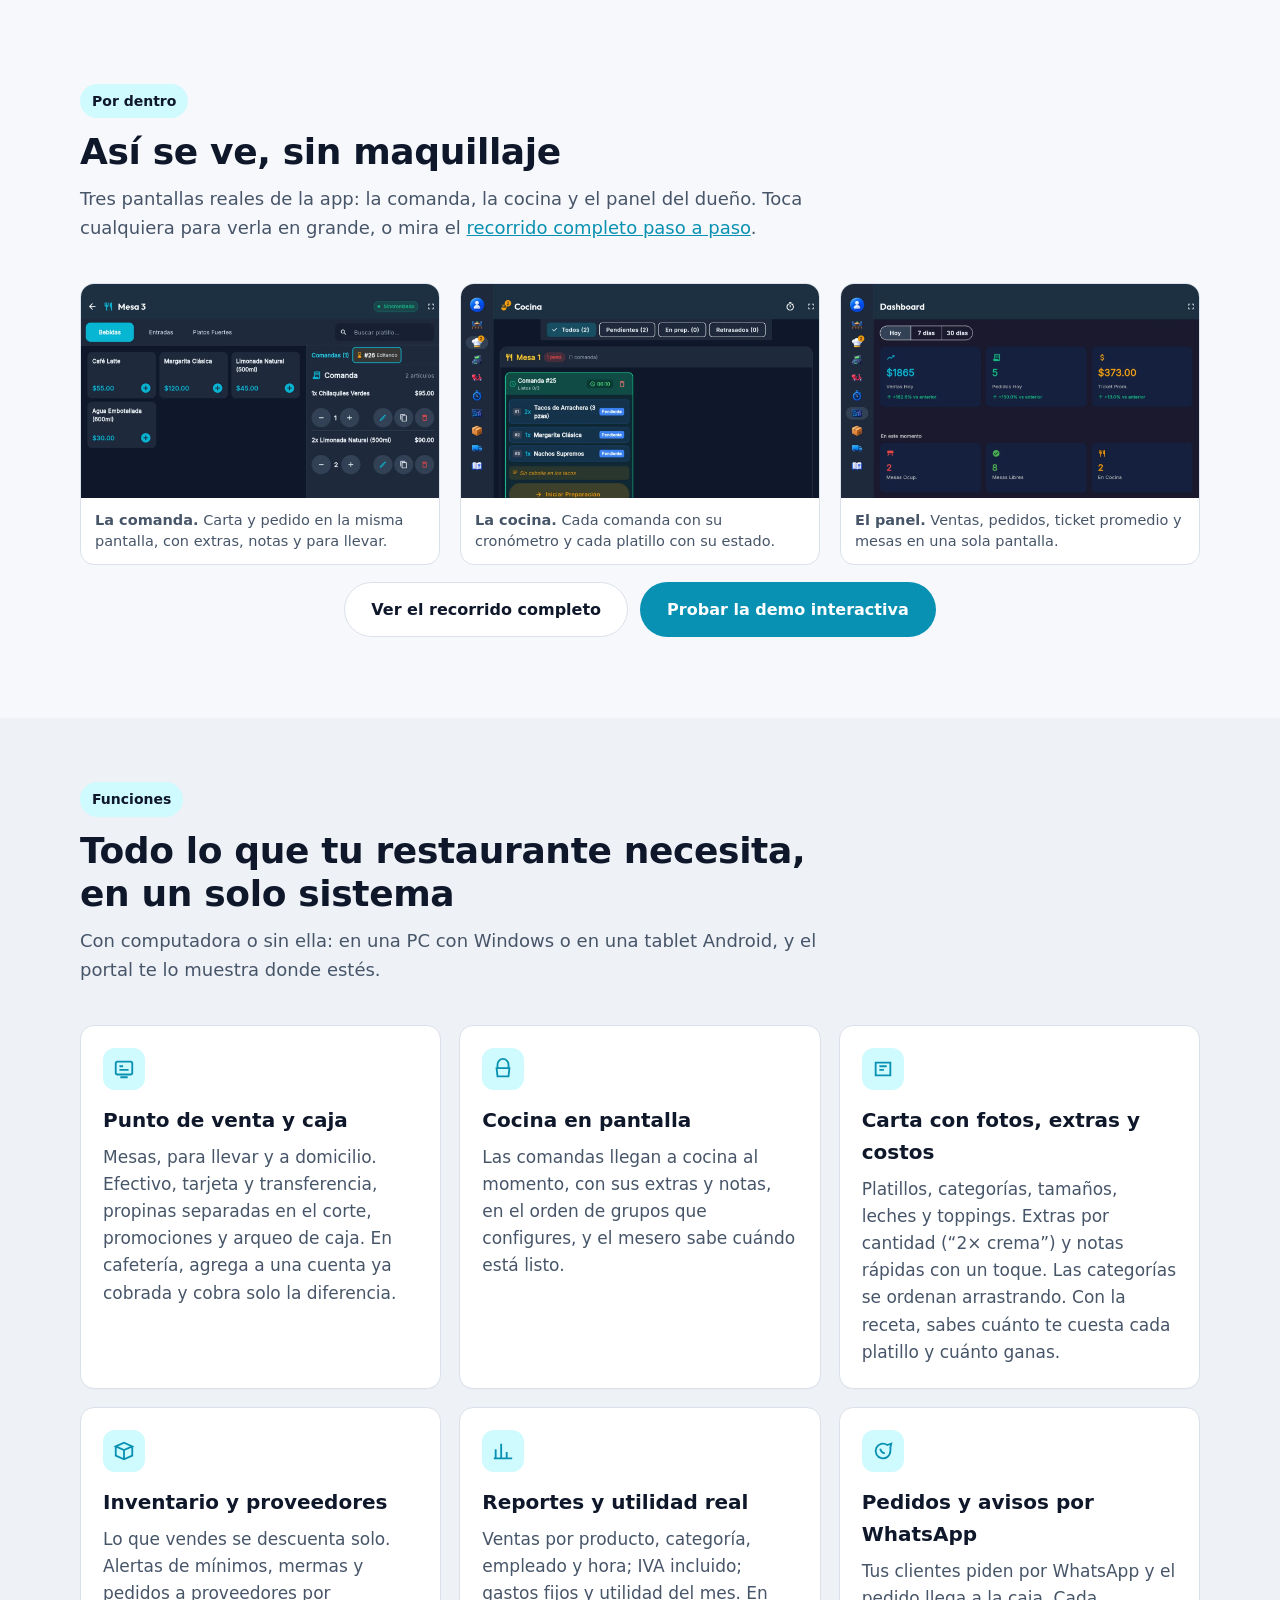
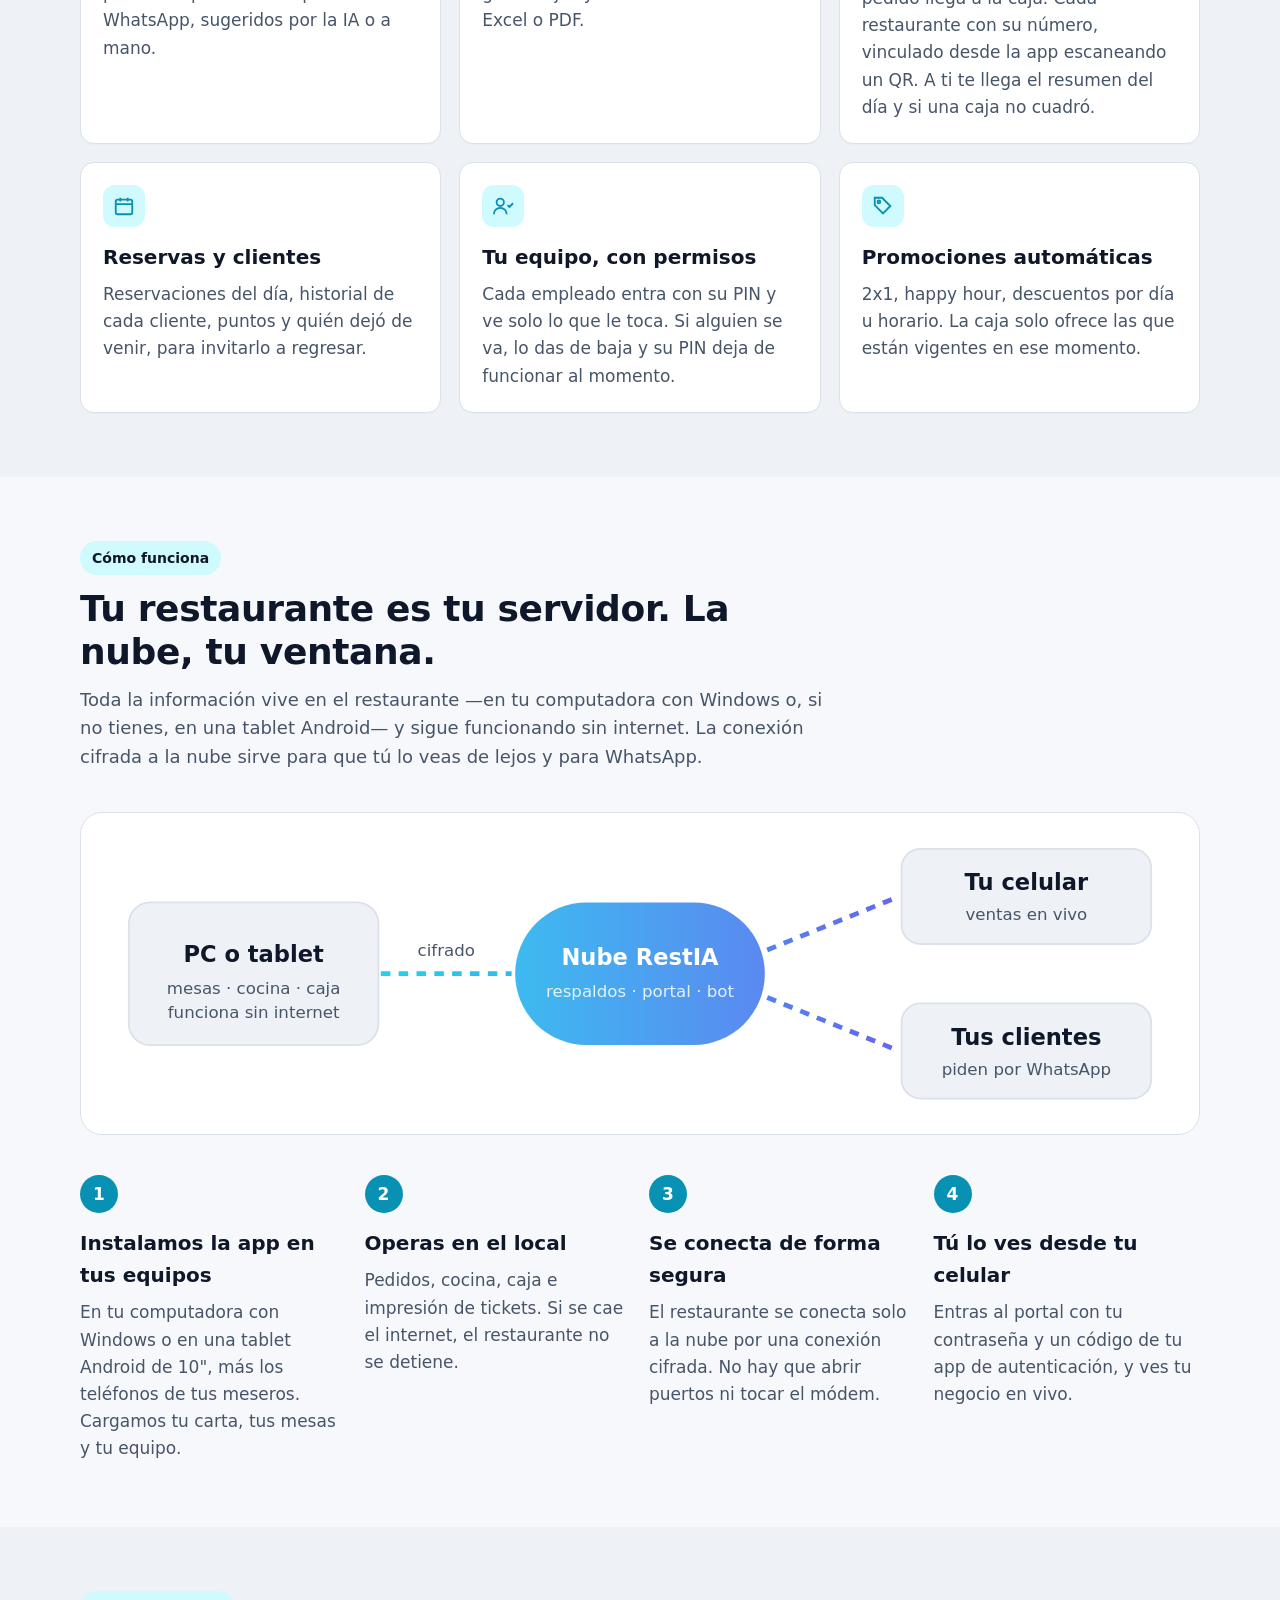
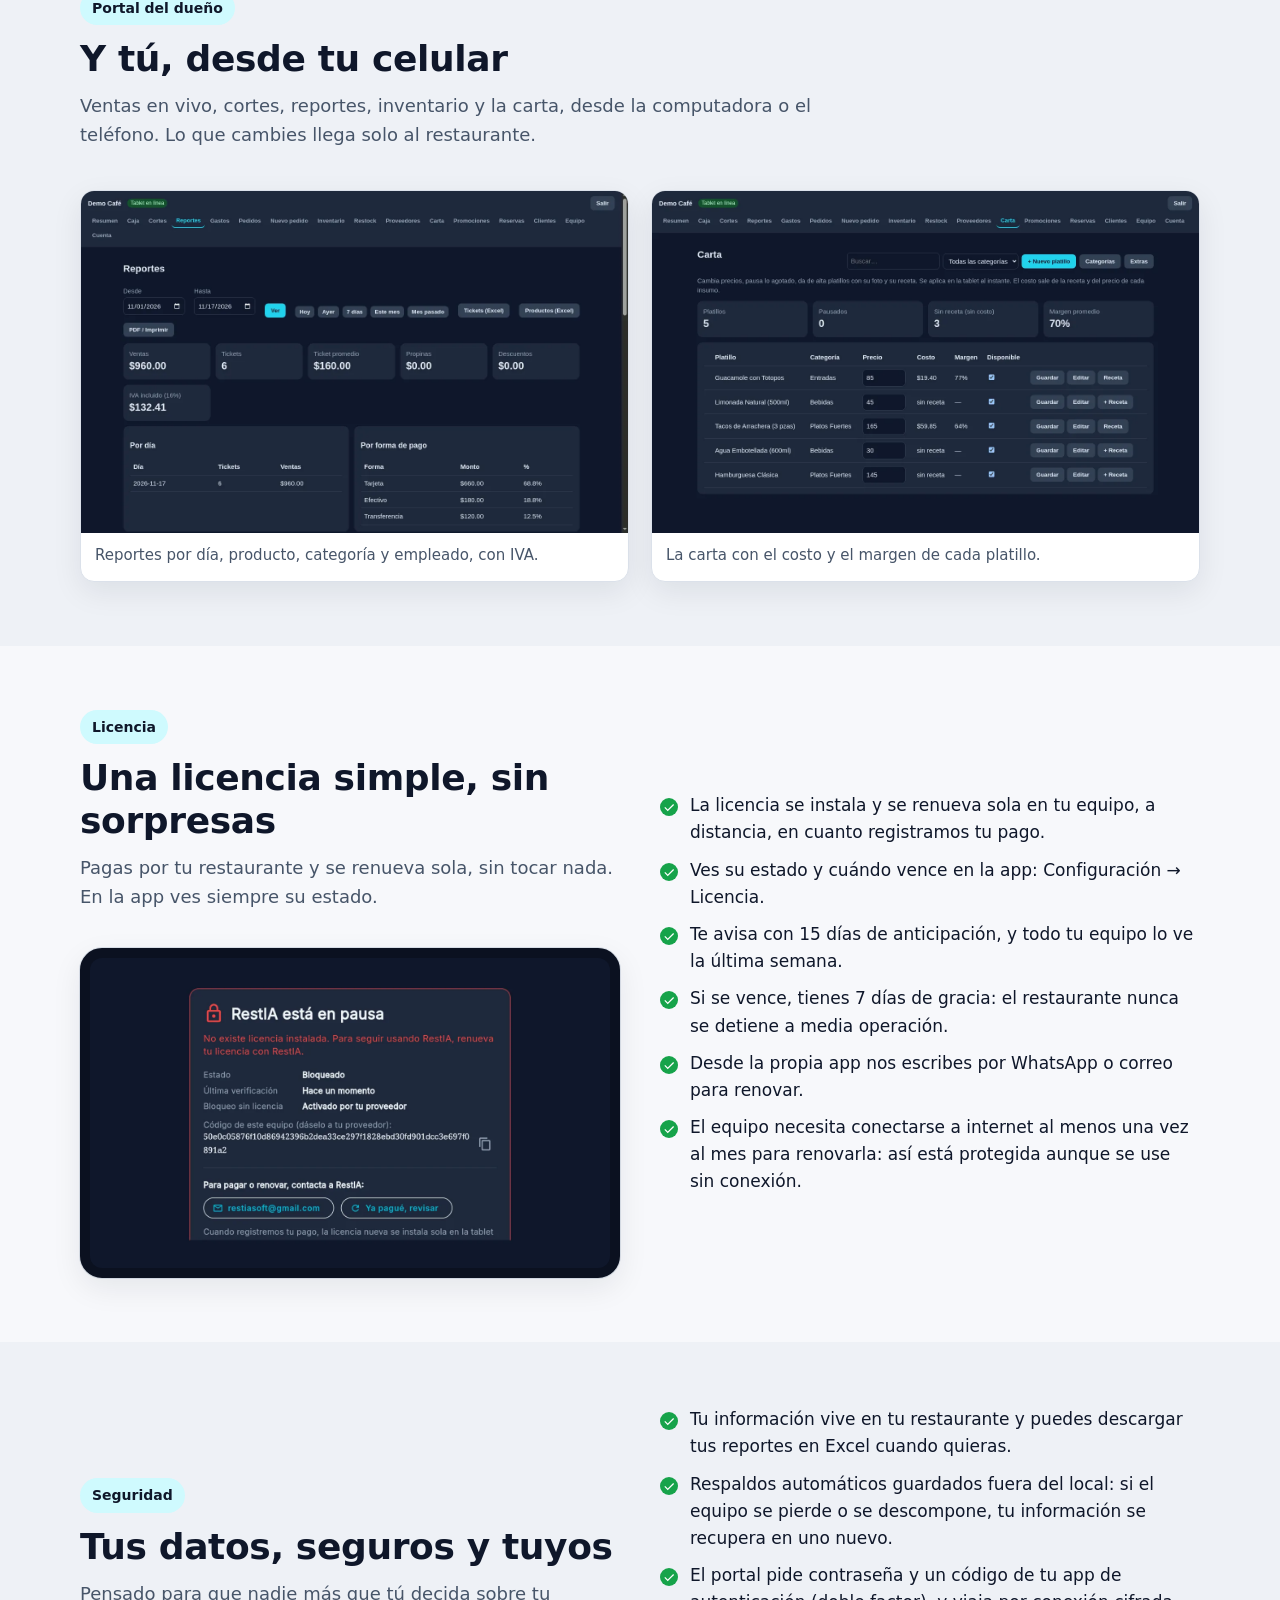
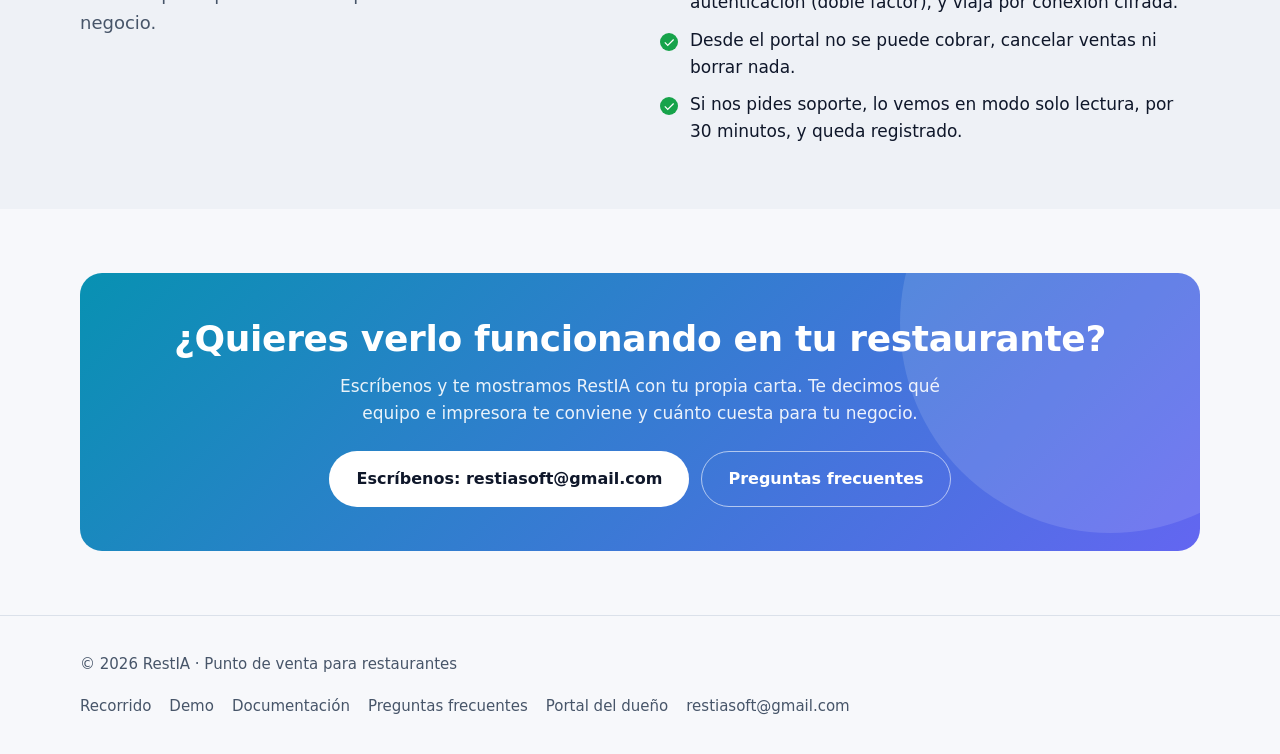
==== commit 69804c4f: "feat(sitio): iconos de la app y demo del bot de WhatsApp El rail de /demo usa los emblemas reales de" ====
--- a/index.html
+++ b/index.html
@@ -12,7 +12,7 @@
   <meta property="og:type" content="website">
   <link rel="icon" href="/favicon.svg" type="image/svg+xml">
   <link rel="canonical" href="https://restia.download/">
-  <link rel="stylesheet" href="/estilos.css?v=20261125">
+  <link rel="stylesheet" href="/estilos.css?v=20261127">
 </head>
 <body>
   <header class="barra" id="cerrar">
--- a/estilos.css
+++ b/estilos.css
@@ -590,185 +590,319 @@
 .tabla-datos td, .tabla-datos th { overflow-wrap: anywhere; }
 
 /* ── Demo interactiva (página /demo) ───────────────────────────────── */
-.demo {
+/* Reproduce el armazón de la app: rail de módulos, barra de título, salón,
+   pedido con carta y cuenta, cocina y caja. Paleta del tema POS de Flutter. */
+.demo { margin: 22px 0 36px; }
+.demo-ventana {
+  display: grid;
+  grid-template-columns: 84px minmax(0, 1fr);
+  min-height: 560px;
   background: #0f172a;
-  color: #e2e8f0;
-  border: 1px solid #1e293b;
-  border-radius: var(--radio);
-  box-shadow: var(--sombra);
+  border: 1px solid #334155;
+  border-radius: 14px;
   overflow: hidden;
-  margin: 24px 0 8px;
-}
-.demo *, .demo-dialogo * { min-width: 0; }
+  box-shadow: 0 18px 40px rgba(2, 6, 23, .45);
+  color: #f1f5f9;
+}
+
+/* Rail de módulos (NavigationRail) */
+.demo-rail {
+  display: flex; flex-direction: column; align-items: center; gap: 4px;
+  padding: 12px 6px; background: #1e293b; border-right: 1px solid #334155;
+}
+.demo-rail-marca {
+  display: grid; place-items: center; width: 34px; height: 34px; margin-bottom: 10px;
+  border-radius: 9px; background: #0891b2; color: #fff; font-weight: 800; font-size: 16px;
+}
+.demo-destino {
+  position: relative; width: 100%; display: flex; flex-direction: column; align-items: center; gap: 3px;
+  padding: 8px 2px; border: 0; border-radius: 10px; background: transparent;
+  color: #94a3b8; font: inherit; font-size: 10.5px; font-weight: 600; cursor: pointer;
+}
+.demo-destino svg { width: 22px; height: 22px; fill: currentColor; }
+.demo-destino:hover { background: #334155; color: #f1f5f9; }
+.demo-destino[aria-current="page"] { background: #334155; color: #67e8f9; }
+.demo-badge {
+  position: absolute; top: 4px; right: 14px; min-width: 15px; padding: 0 4px;
+  border-radius: 999px; background: #ef4444; color: #fff; font-size: 9.5px; line-height: 15px;
+}
+.demo-badge:empty, .demo-badge[data-cero="true"] { display: none; }
+.demo-rail-pie { margin-top: auto; font-size: 9px; color: #10b981; letter-spacing: .02em; }
+
+/* Cuerpo */
+.demo-main { display: flex; flex-direction: column; min-width: 0; }
 .demo-barra {
-  display: flex; align-items: center; justify-content: space-between; gap: 10px;
-  padding: 10px 14px; border-bottom: 1px solid #1e293b; flex-wrap: wrap;
-}
-.demo-marca { margin: 0; display: flex; align-items: center; gap: 8px; font-weight: 650; font-size: 14px; }
-.demo-logo {
-  background: #06b6d4; color: #06202a; font-weight: 800; font-size: 12px;
-  padding: 3px 8px; border-radius: 7px; letter-spacing: .02em;
-}
-.demo-barra-acciones { display: flex; align-items: center; gap: 8px; flex-wrap: wrap; }
+  display: flex; align-items: center; justify-content: space-between; gap: 12px;
+  padding: 12px 18px; border-bottom: 1px solid #334155;
+}
+.demo-titulo-app { margin: 0; font-size: 17px; font-weight: 700; color: #f1f5f9; }
+.demo-barra-acciones { display: flex; align-items: center; gap: 8px; }
 .demo-pill {
-  font-size: 11px; font-weight: 600; color: #f59e0b;
-  border: 1px solid rgba(245, 158, 11, .45); background: rgba(245, 158, 11, .12);
-  padding: 3px 8px; border-radius: 999px;
-}
-.demo-cuerpo {
-  display: grid; grid-template-columns: minmax(0, .9fr) minmax(0, 1.55fr) minmax(0, 1fr);
-  gap: 10px; padding: 12px;
-}
-.demo-panel {
-  background: #1e293b; border: 1px solid #334155; border-radius: 12px;
-  padding: 10px; display: flex; flex-direction: column; gap: 8px;
-}
-.demo-titulo {
-  margin: 0; font-size: 11px; letter-spacing: .08em; text-transform: uppercase;
-  color: #94a3b8; font-weight: 700; display: flex; align-items: center; gap: 6px;
-}
-.demo-pedido-cabeza { display: flex; align-items: center; justify-content: space-between; gap: 8px; }
-.demo-total-mini { font-size: 12px; color: #67e8f9; font-variant-numeric: tabular-nums; }
-.demo-mesas { display: grid; grid-template-columns: repeat(2, minmax(0, 1fr)); gap: 6px; }
+  padding: 3px 9px; border-radius: 999px; font-size: 10.5px; font-weight: 650;
+  color: #fbbf24; background: rgba(245, 158, 11, .12); border: 1px solid rgba(245, 158, 11, .4);
+}
+.demo-vista { flex: 1; padding: 16px 18px; min-width: 0; }
+.demo-etiqueta-chica { margin: 0; font-size: 10.5px; font-weight: 650; letter-spacing: .05em; text-transform: uppercase; color: #94a3b8; }
+.demo-vacio { margin: 0; padding: 14px 10px; font-size: 12px; color: #94a3b8; text-align: center; }
+.demo-pista { margin: 10px 0 0; font-size: 11.5px; color: #94a3b8; }
+
+/* Botones */
+.demo-boton {
+  border: 1px solid #334155; background: #334155; color: #f1f5f9;
+  border-radius: 9px; padding: 9px 13px; min-height: 38px;
+  font: inherit; font-size: 12.5px; font-weight: 650; cursor: pointer;
+}
+.demo-boton:hover:not(:disabled) { background: #475569; }
+.demo-boton:disabled { opacity: .45; cursor: not-allowed; }
+.demo-boton-chico { min-height: 32px; padding: 6px 10px; font-size: 11.5px; }
+.demo-principal { background: #06b6d4; border-color: #06b6d4; color: #fff; }
+.demo-principal:hover:not(:disabled) { background: #0891b2; border-color: #0891b2; }
+
+/* Salón */
+.demo-mesas-cabeza { display: flex; align-items: center; justify-content: space-between; gap: 10px; margin-bottom: 8px; }
+.demo-leyenda { display: flex; align-items: center; gap: 6px; margin: 0; font-size: 10.5px; color: #94a3b8; }
+.demo-punto { display: inline-block; width: 8px; height: 8px; border-radius: 50%; background: #388e3c; flex: none; }
+.demo-punto-rojo { background: #d32f2f; margin-left: 8px; }
+.demo-mesas { display: grid; grid-template-columns: repeat(auto-fill, minmax(132px, 1fr)); gap: 8px; }
 .demo-mesa {
-  position: relative; display: flex; flex-direction: column; gap: 1px; align-items: flex-start;
-  min-height: 58px; padding: 9px 10px 9px 24px; border-radius: 12px; cursor: pointer;
+  position: relative; display: flex; flex-direction: column; align-items: flex-start; gap: 1px;
+  min-height: 72px; padding: 10px 10px 10px 26px; border-radius: 12px; cursor: pointer;
   background: #1e293b; color: #f1f5f9; border: 1px solid #334155;
-  font: inherit; font-size: 13.5px; font-weight: 650; text-align: left;
-}
-.demo-mesa small { font-weight: 400; font-size: 10.5px; color: #94a3b8; font-variant-numeric: tabular-nums; }
+  font: inherit; font-size: 14px; font-weight: 650; text-align: left;
+}
+.demo-mesa small { font-weight: 400; font-size: 11px; color: #94a3b8; font-variant-numeric: tabular-nums; }
+.demo-mesa > .demo-punto { position: absolute; left: 11px; top: 16px; }
 .demo-mesa:hover { border-color: #0891b2; }
-.demo-punto {
-  display: inline-block; width: 8px; height: 8px; border-radius: 50%;
-  background: #388e3c; flex: none;
-}
-.demo-mesa > .demo-punto { position: absolute; left: 10px; top: 15px; }
-.demo-punto-rojo { background: #d32f2f; }
 .demo-mesa-ocupada { border-color: rgba(211, 47, 47, .55); }
 .demo-mesa-ocupada > .demo-punto { background: #d32f2f; }
 .demo-mesa-ocupada small { color: #fca5a5; }
 .demo-mesa-activa { outline: 2px solid #06b6d4; outline-offset: 1px; background: #164e63; }
 .demo-mesa-activa small { color: #cffafe; }
-.demo-leyenda {
-  display: flex; align-items: center; gap: 6px; margin: 0;
-  font-size: 10.5px; color: #94a3b8;
-}
-.demo-leyenda .demo-punto:not(:first-child) { margin-left: 6px; }
-.demo-pista, .demo-vacio { margin: 0; font-size: 11.5px; color: #94a3b8; }
-.demo-categorias { display: flex; gap: 6px; flex-wrap: wrap; }
+.demo-mesa[data-mesa="llevar"] { grid-column: 1 / -1; min-height: 54px; flex-direction: row; align-items: center; gap: 8px; padding-left: 26px; }
+.demo-mesa[data-mesa="llevar"] small { margin-left: auto; }
+
+/* Pedido */
+.demo-pedido-cabeza { display: flex; align-items: center; gap: 10px; margin-bottom: 10px; }
+.demo-volver {
+  padding: 4px 6px; border: 0; border-radius: 7px; background: transparent;
+  color: #67e8f9; font: inherit; font-size: 12.5px; font-weight: 650; cursor: pointer;
+}
+.demo-volver:hover { background: #1e293b; }
+.demo-mesa-activa-nombre { margin: 0; font-size: 15px; color: #f1f5f9; }
+.demo-total-mini { margin-left: auto; color: #06b6d4; font-size: 15px; font-weight: 800; font-variant-numeric: tabular-nums; }
+.demo-pedido-cuerpo { display: grid; grid-template-columns: 104px minmax(0, 1fr) 296px; gap: 12px; align-items: start; }
+.demo-categorias { display: flex; flex-direction: column; gap: 5px; }
 .demo-categoria {
-  border: 1px solid #334155; background: #0f172a; color: #cbd5e1;
-  border-radius: 999px; padding: 4px 10px; font: inherit; font-size: 11.5px; cursor: pointer;
-}
-.demo-categoria[aria-pressed="true"] { background: #06b6d4; border-color: #06b6d4; color: #06202a; font-weight: 700; }
-.demo-productos { display: grid; grid-template-columns: repeat(2, minmax(0, 1fr)); gap: 6px; }
+  padding: 9px 10px; border: 1px solid transparent; border-radius: 8px; text-align: left;
+  background: #1e293b; color: #cbd5e1; font: inherit; font-size: 12.5px; font-weight: 600; cursor: pointer;
+}
+.demo-categoria:hover { background: #334155; }
+.demo-categoria[aria-current="true"] { background: #334155; color: #67e8f9; border-color: #0891b2; }
+.demo-productos { display: grid; grid-template-columns: repeat(auto-fill, minmax(136px, 1fr)); gap: 8px; margin-top: 8px; }
 .demo-producto {
   display: flex; flex-direction: column; align-items: flex-start; justify-content: space-between; gap: 6px;
-  min-height: 88px; padding: 10px 12px; border-radius: 12px; cursor: pointer; text-align: left;
-  background: #1e293b; color: #f1f5f9; border: 1px solid #334155; font: inherit;
-}
+  min-height: 92px; padding: 10px 12px; border: 1px solid #334155; border-radius: 12px;
+  background: #1e293b; color: #f1f5f9; font: inherit; text-align: left; cursor: pointer;
+}
+.demo-producto:hover { border-color: #0891b2; background: #17233a; }
 .demo-prod-nombre { font-size: 14px; font-weight: 700; line-height: 1.25; }
 .demo-prod-pie { display: flex; align-items: center; justify-content: space-between; width: 100%; gap: 6px; }
 .demo-producto strong { color: #06b6d4; font-size: 16px; font-weight: 800; font-variant-numeric: tabular-nums; }
 .demo-prod-pie i {
-  font-style: normal; font-size: 16px; line-height: 22px; width: 22px; height: 22px; text-align: center;
-  border-radius: 6px; background: #334155; color: #f1f5f9;
-}
-.demo-producto:hover { border-color: #0891b2; background: #17233a; }
-.demo-lineas {
-  display: flex; flex-direction: column; gap: 5px;
-  max-height: 208px; overflow-y: auto; padding-right: 2px;
-}
+  display: grid; place-items: center; width: 22px; height: 22px; border-radius: 6px;
+  background: #334155; color: #f1f5f9; font-size: 16px; font-style: normal; line-height: 1;
+}
+
+/* Cuenta / carrito */
+.demo-carrito {
+  display: flex; flex-direction: column; gap: 9px; padding: 12px;
+  background: #1e293b; border: 1px solid #334155; border-radius: 12px;
+}
+.demo-lineas { display: flex; flex-direction: column; gap: 4px; max-height: 210px; overflow: auto; }
 .demo-linea {
-  display: grid; grid-template-columns: minmax(0, 1fr) auto auto; align-items: center; gap: 8px;
-  background: #0f172a; border: 1px solid #334155; border-radius: 9px; padding: 6px 8px;
-}
-.demo-linea-nombre strong { display: block; font-size: 12.5px; font-weight: 600; }
-.demo-linea-nombre small { font-size: 10.5px; color: #94a3b8; }
-.demo-linea-importe { font-size: 12px; font-variant-numeric: tabular-nums; color: #e2e8f0; }
-.demo-stepper { display: flex; align-items: center; gap: 5px; }
+  display: grid; grid-template-columns: minmax(0, 1fr) auto; gap: 2px 8px;
+  padding: 6px 0; border-bottom: 1px solid #334155;
+}
+.demo-linea-nombre { font-size: 12.5px; font-weight: 600; color: #f1f5f9; }
+.demo-linea small { font-size: 10.5px; color: #94a3b8; }
+.demo-linea strong { font-size: 12.5px; color: #67e8f9; font-variant-numeric: tabular-nums; text-align: right; }
+.demo-stepper { display: flex; align-items: center; gap: 6px; justify-self: start; }
+.demo-stepper span { min-width: 14px; text-align: center; font-size: 12.5px; font-weight: 700; }
 .demo-stepper button {
-  width: 32px; height: 32px; border-radius: 8px; cursor: pointer;
-  background: #334155; color: #f1f5f9; border: 0; font: inherit; font-size: 17px; line-height: 1;
+  width: 26px; height: 26px; border: 0; border-radius: 7px; cursor: pointer;
+  background: #334155; color: #f1f5f9; font: inherit; font-size: 15px; line-height: 1;
 }
 .demo-stepper button:hover { background: #475569; }
-.demo-stepper span { min-width: 16px; text-align: center; font-size: 12px; font-weight: 700; }
 .demo-notas { display: flex; flex-direction: column; gap: 5px; }
-.demo-etiqueta-chica { font-size: 10px; letter-spacing: .06em; text-transform: uppercase; color: #94a3b8; font-weight: 700; }
-.demo-chips { display: flex; gap: 5px; flex-wrap: wrap; }
+.demo-chips { display: flex; flex-wrap: wrap; gap: 5px; }
 .demo-chip {
-  border: 1px solid #334155; background: #0f172a; color: #cbd5e1;
-  border-radius: 999px; padding: 3px 9px; font: inherit; font-size: 11px; cursor: pointer;
-}
-.demo-chip[aria-pressed="true"] { background: rgba(6, 182, 212, .18); border-color: #06b6d4; color: #cffafe; }
-.demo-pie {
-  margin-top: auto; border-top: 1px solid #334155; padding-top: 8px;
-  display: flex; align-items: center; justify-content: space-between; gap: 8px; flex-wrap: wrap;
-}
-.demo-totales { display: flex; align-items: baseline; gap: 8px; font-size: 12px; color: #94a3b8; }
-.demo-totales strong { font-size: 18px; color: #e2e8f0; font-variant-numeric: tabular-nums; }
-.demo-pie-botones { display: flex; gap: 6px; flex-wrap: wrap; }
-.demo-boton {
-  border: 1px solid #334155; background: #334155; color: #f1f5f9;
-  border-radius: 10px; padding: 10px 14px; min-height: 42px;
-  font: inherit; font-size: 13px; font-weight: 650; cursor: pointer;
-}
-.demo-boton:hover { background: #475569; }
-.demo-boton:disabled { opacity: .45; cursor: not-allowed; }
-.demo-boton-chico { padding: 4px 9px; font-size: 11.5px; }
-.demo-principal { background: #06b6d4; border-color: #06b6d4; color: #ffffff; }
-.demo-principal:hover { background: #0891b2; border-color: #0891b2; }
-.demo-badge {
-  background: #334155; color: #e2e8f0; border-radius: 999px;
-  font-size: 10px; padding: 0 6px; line-height: 16px; letter-spacing: 0;
-}
+  padding: 5px 8px; border: 1px solid #334155; border-radius: 999px;
+  background: #0f172a; color: #cbd5e1; font: inherit; font-size: 10.5px; cursor: pointer;
+}
+.demo-chip:hover:not(:disabled) { border-color: #0891b2; }
+.demo-chip[aria-pressed="true"] { background: #164e63; border-color: #06b6d4; color: #cffafe; }
+.demo-chip:disabled { opacity: .45; cursor: not-allowed; }
+.demo-pie { margin-top: auto; display: flex; flex-direction: column; gap: 8px; padding-top: 8px; border-top: 1px solid #334155; }
+.demo-totales { display: flex; align-items: baseline; justify-content: space-between; font-size: 12px; color: #cbd5e1; }
+.demo-totales strong { font-size: 20px; color: #06b6d4; font-variant-numeric: tabular-nums; }
+.demo-pie-botones { display: flex; flex-direction: column; gap: 6px; }
+.demo-pie-botones .demo-boton { width: 100%; }
+
+/* Cocina */
+.demo-comandas { display: grid; grid-template-columns: repeat(auto-fill, minmax(210px, 1fr)); gap: 10px; }
 .demo-comanda {
-  background: #0f172a; border: 1px solid #334155; border-radius: 9px;
-  padding: 7px 9px; margin-bottom: 6px;
-}
-.demo-comanda h3 { margin: 0 0 4px; font-size: 12px; }
-.demo-comanda ul { margin: 0 0 6px; padding-left: 16px; font-size: 11.5px; color: #cbd5e1; }
-.demo-corte { border-top: 1px solid #1e293b; padding: 10px 14px 12px; }
-.demo-metricas { display: grid; grid-template-columns: repeat(5, minmax(0, 1fr)); gap: 8px; margin: 6px 0 0; }
-.demo-metricas div { background: #1e293b; border: 1px solid #334155; border-radius: 9px; padding: 6px 8px; }
-.demo-metricas dt { font-size: 10px; text-transform: uppercase; letter-spacing: .05em; color: #94a3b8; }
-.demo-metricas dd { margin: 0; font-size: 13px; font-weight: 700; font-variant-numeric: tabular-nums; }
-.demo-estado { margin: 8px 0 0; font-size: 11.5px; color: #67e8f9; min-height: 1.2em; }
-.demo-falta { color: #fca5a5 !important; }
-
-/* Cobro */
+  display: flex; flex-direction: column; gap: 6px; padding: 12px;
+  background: #1e293b; border: 1px solid #334155; border-radius: 12px;
+}
+.demo-comanda header { display: flex; align-items: baseline; justify-content: space-between; gap: 8px; }
+.demo-comanda header strong { font-size: 13.5px; color: #f1f5f9; }
+.demo-comanda header span { font-size: 10.5px; color: #94a3b8; }
+.demo-comanda ul { margin: 0; padding-left: 16px; font-size: 12px; color: #e2e8f0; }
+.demo-comanda li { margin: 1px 0; }
+.demo-comanda-notas { margin: 0; font-size: 10.5px; color: #fbbf24; }
+
+/* Caja */
+.demo-metricas { display: grid; grid-template-columns: repeat(auto-fit, minmax(132px, 1fr)); gap: 8px; margin: 0; }
+.demo-metricas div { padding: 10px 12px; background: #1e293b; border: 1px solid #334155; border-radius: 10px; }
+.demo-metricas dt { font-size: 10.5px; text-transform: uppercase; letter-spacing: .04em; color: #94a3b8; }
+.demo-metricas dd { margin: 2px 0 0; font-size: 19px; font-weight: 800; color: #f1f5f9; font-variant-numeric: tabular-nums; }
+
+/* Barra de estado */
+.demo-estado {
+  margin: 0; padding: 8px 18px; border-top: 1px solid #334155;
+  font-size: 11.5px; color: #94a3b8; min-height: 34px;
+}
+
+/* Diálogo de cobro */
 .demo-dialogo {
-  border: 1px solid #334155; border-radius: 14px; padding: 0;
-  background: #1e293b; color: #e2e8f0; width: min(430px, 94vw);
-}
-.demo-dialogo::backdrop { background: rgba(2, 6, 23, .65); backdrop-filter: blur(2px); }
-.demo-dialogo form { padding: 14px; display: flex; flex-direction: column; gap: 9px; }
-.demo-dialogo h2 { margin: 0; font-size: 16px; }
-.demo-dialogo-mesa { margin: -4px 0 2px; font-size: 12px; color: #67e8f9; font-weight: 600; }
-.demo-fila { display: flex; align-items: center; justify-content: space-between; gap: 10px; margin: 0; font-size: 13px; }
+  width: min(430px, calc(100vw - 28px)); padding: 20px;
+  background: #1e293b; color: #f1f5f9;
+  border: 1px solid #334155; border-radius: 14px;
+}
+.demo-dialogo::backdrop { background: rgba(2, 6, 23, .72); }
+.demo-dialogo h2 { margin: 0; font-size: 18px; }
+.demo-dialogo form { display: flex; flex-direction: column; gap: 9px; margin-top: 8px; }
+.demo-dialogo-mesa { margin: 0; font-size: 12.5px; font-weight: 650; color: #67e8f9; }
+.demo-fila { display: flex; align-items: center; justify-content: space-between; gap: 10px; margin: 0; font-size: 12.5px; }
+.demo-fila strong { font-size: 15px; color: #67e8f9; font-variant-numeric: tabular-nums; }
 .demo-fila input {
-  width: 110px; padding: 6px 8px; border-radius: 8px;
-  border: 1px solid #475569; background: #0f172a; color: #e2e8f0; font: inherit; font-size: 13px;
-}
-.demo-opciones { border: 0; padding: 0; margin: 0; }
-.demo-opciones legend { font-size: 10px; letter-spacing: .06em; text-transform: uppercase; color: #94a3b8; font-weight: 700; padding: 0 0 4px; }
-.demo-botones-fila { display: flex; gap: 6px; flex-wrap: wrap; }
+  width: 118px; padding: 8px 9px; border: 1px solid #334155; border-radius: 8px;
+  background: #0f172a; color: #f1f5f9; font: inherit;
+}
+.demo-opciones { display: flex; flex-direction: column; gap: 6px; margin: 0; padding: 0; border: 0; }
+.demo-opciones legend { font-size: 10.5px; text-transform: uppercase; letter-spacing: .04em; color: #94a3b8; }
+.demo-botones-fila { display: flex; flex-wrap: wrap; gap: 6px; }
+.demo-botones-fila .demo-boton[aria-pressed="true"] { background: #06b6d4; border-color: #06b6d4; color: #fff; }
 .demo-radio {
-  display: inline-flex; align-items: center; gap: 6px; font-size: 12.5px;
-  border: 1px solid #334155; border-radius: 8px; padding: 5px 9px; cursor: pointer;
-}
-.demo-radio:has(input:checked) { border-color: #06b6d4; background: rgba(6, 182, 212, .14); }
-.demo-error { margin: 0; font-size: 12px; color: #fca5a5; }
-.demo-dialogo-botones { display: flex; justify-content: flex-end; gap: 8px; margin-top: 2px; }
-
+  display: flex; align-items: center; gap: 6px; padding: 6px 10px; cursor: pointer;
+  border: 1px solid #334155; border-radius: 8px; font-size: 12.5px; color: #e2e8f0;
+}
+.demo-error {
+  margin: 0; padding: 7px 9px; border-radius: 8px; font-size: 11.5px;
+  color: #fca5a5; background: rgba(239, 68, 68, .12); border: 1px solid rgba(239, 68, 68, .4);
+}
+.demo-dialogo-botones { display: flex; justify-content: flex-end; gap: 8px; margin-top: 4px; }
+
+/* Responsive: el rail pasa abajo, como la barra de navegación de la app */
 @media (max-width: 900px) {
-  .demo-cuerpo { grid-template-columns: minmax(0, 1fr); }
-  .demo-mesas { grid-template-columns: repeat(3, minmax(0, 1fr)); }
-  .demo-productos { grid-template-columns: repeat(2, minmax(0, 1fr)); }
-  .demo-metricas { grid-template-columns: repeat(2, minmax(0, 1fr)); }
+  .demo-ventana { grid-template-columns: 1fr; grid-template-rows: minmax(0, 1fr) auto; min-height: 0; }
+  .demo-main { grid-row: 1; }
+  .demo-rail { grid-row: 2; flex-direction: row; justify-content: space-around; padding: 6px; border-right: 0; border-top: 1px solid #334155; }
+  .demo-rail-marca, .demo-rail-pie { display: none; }
+  .demo-destino { width: auto; flex: 1; }
+  .demo-badge { right: calc(50% - 26px); }
+  .demo-vista { padding: 12px; }
+  .demo-barra { padding: 10px 12px; }
+  .demo-pedido-cuerpo { display: flex; flex-direction: column; gap: 10px; }
+  .demo-categorias { flex-direction: row; overflow-x: auto; padding-bottom: 2px; }
+  .demo-categoria { flex: none; }
+  .demo-carrito { width: 100%; }
   .demo-lineas { max-height: none; }
+  .demo-estado { padding: 8px 12px; }
 }
 @media (max-width: 480px) {
+  .demo-barra { flex-wrap: wrap; }
   .demo-mesas { grid-template-columns: repeat(2, minmax(0, 1fr)); }
-  .demo-barra { align-items: flex-start; flex-direction: column; }
-}
+  .demo-titulo-app { font-size: 15.5px; }
+}
+
+/* Iconos de la app dentro del rail */
+.demo-destino img { width: 24px; height: 24px; display: block; border-radius: 5px; }
+.demo-destino[aria-current="page"] img { filter: brightness(1.15); }
+
+/* Pedidos de WhatsApp dentro de la demo */
+.demo-delivery { display: grid; grid-template-columns: repeat(auto-fill, minmax(290px, 1fr)); gap: 10px; }
+.demo-pedido-wa {
+  display: flex; flex-direction: column; gap: 6px; padding: 12px;
+  background: #1e293b; border: 1px solid #334155; border-radius: 12px;
+}
+.demo-pedido-wa header { display: flex; align-items: baseline; justify-content: space-between; gap: 8px; }
+.demo-pedido-wa header strong { font-size: 13.5px; color: #f1f5f9; }
+.demo-pedido-wa header span {
+  padding: 1px 7px; border-radius: 999px; font-size: 10px; color: #25d366;
+  border: 1px solid rgba(37, 211, 102, .4);
+}
+.demo-pedido-wa-cliente { margin: 0; font-size: 11px; color: #94a3b8; }
+.demo-pedido-wa ul { margin: 0; padding-left: 16px; font-size: 12px; color: #e2e8f0; }
+.demo-pedido-wa-pie { display: flex; flex-wrap: wrap; align-items: center; gap: 6px; margin-top: auto; padding-top: 8px; border-top: 1px solid #334155; }
+.demo-pedido-wa-pie strong { margin-right: auto; font-size: 15px; color: #06b6d4; font-variant-numeric: tabular-nums; }
+
+/* Sección de WhatsApp */
+.whatsapp-demo { margin: 34px 0 6px; }
+.whatsapp-demo .subtitulo { max-width: 780px; }
+.whatsapp-grid {
+  display: grid; grid-template-columns: minmax(0, 340px) minmax(0, 1fr);
+  gap: 18px; align-items: start; margin-top: 16px;
+}
+.chat-telefono {
+  display: flex; flex-direction: column; min-height: 470px; overflow: hidden;
+  background: #0b141a; border: 1px solid #334155; border-radius: 20px;
+}
+.chat-cabecera { display: flex; align-items: center; gap: 10px; padding: 10px 12px; background: #075e54; }
+.chat-avatar {
+  display: grid; place-items: center; width: 34px; height: 34px; flex: none;
+  border-radius: 50%; background: #25d366; color: #062e24; font-weight: 800;
+}
+.chat-cabecera strong { display: block; font-size: 13px; color: #fff; }
+.chat-cabecera small { display: block; font-size: 10px; color: #d1fae5; }
+.chat-demo { margin-left: 5px; padding: 1px 6px; border-radius: 999px; background: rgba(0, 0, 0, .25); font-size: 9px; font-weight: 600; }
+.chat-mensajes {
+  display: flex; flex-direction: column; gap: 6px; flex: 1;
+  padding: 12px; max-height: 330px; overflow: auto; background: #0b141a;
+}
+.chat-burbuja {
+  max-width: 86%; padding: 7px 9px; border-radius: 9px;
+  font-size: 12px; line-height: 1.45; white-space: pre-line; overflow-wrap: anywhere;
+}
+.chat-burbuja.bot { align-self: flex-start; background: #1e293b; color: #e2e8f0; border-top-left-radius: 2px; }
+.chat-burbuja.cliente { align-self: flex-end; background: #075e54; color: #e7f8f2; border-top-right-radius: 2px; }
+.chat-burbuja strong { color: #fff; }
+.chat-respuestas {
+  display: flex; flex-wrap: wrap; gap: 6px; padding: 8px 10px;
+  background: #111b21; border-top: 1px solid #1f2c34;
+}
+.chat-opcion {
+  padding: 5px 10px; border: 1px solid #25d366; border-radius: 999px;
+  background: transparent; color: #25d366; font: inherit; font-size: 11px; cursor: pointer;
+}
+.chat-opcion:hover { background: rgba(37, 211, 102, .14); }
+.chat-pie { margin: 0; padding: 6px 10px; background: #111b21; color: #64748b; font-size: 9.5px; }
+.whatsapp-lado { display: flex; flex-direction: column; gap: 14px; min-width: 0; }
+.pedido-wa-card { padding: 14px; background: #1e293b; border: 1px solid #334155; border-radius: 12px; }
+.pedido-wa-card h3 { margin: 0 0 8px; font-size: 15px; color: #f1f5f9; }
+.pedido-wa-card ul { margin: 0 0 6px; padding-left: 16px; font-size: 12px; color: #e2e8f0; }
+.wa-cabecera { display: flex; align-items: baseline; justify-content: space-between; gap: 8px; margin: 0 0 2px; font-size: 12px; color: #cbd5e1; }
+.wa-cabecera strong { font-size: 15px; color: #f1f5f9; }
+.wa-estado { padding: 1px 7px; border-radius: 999px; border: 1px solid rgba(245, 158, 11, .4); font-size: 10px; color: #fbbf24; }
+.wa-estado.wa-ok { border-color: rgba(52, 211, 153, .45); color: #34d399; }
+.wa-datos { margin: 0 0 6px; font-size: 11px; color: #94a3b8; }
+.wa-total { margin: 0; font-size: 13px; font-weight: 700; color: #06b6d4; }
+.wa-nota { margin: 8px 0 0; font-size: 10.5px; color: #34d399; }
+.whatsapp-aviso { margin: 0; }
+.whatsapp-aviso p:last-child { margin-top: 10px; }
+
+@media (max-width: 900px) {
+  .whatsapp-grid { grid-template-columns: 1fr; }
+  .chat-telefono { width: 100%; max-width: 430px; }
+  .chat-mensajes { max-height: 300px; }
+}
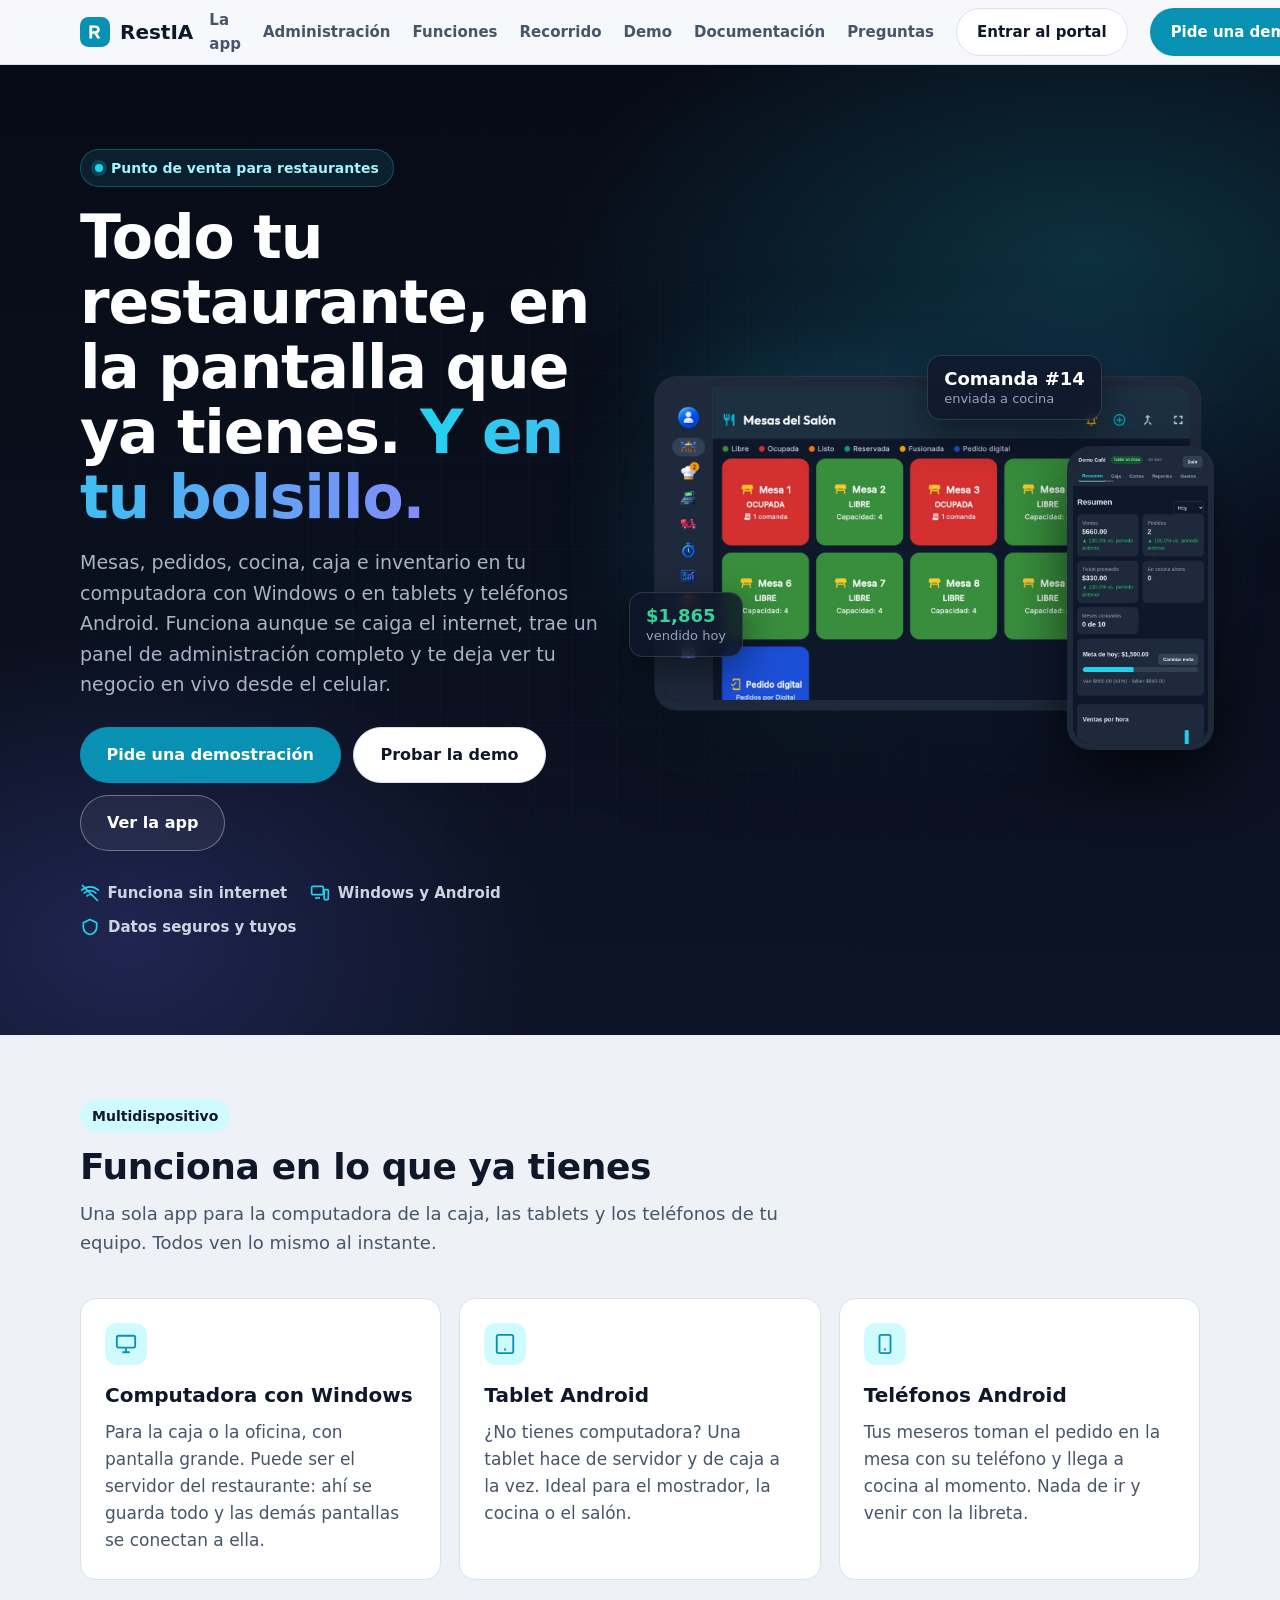
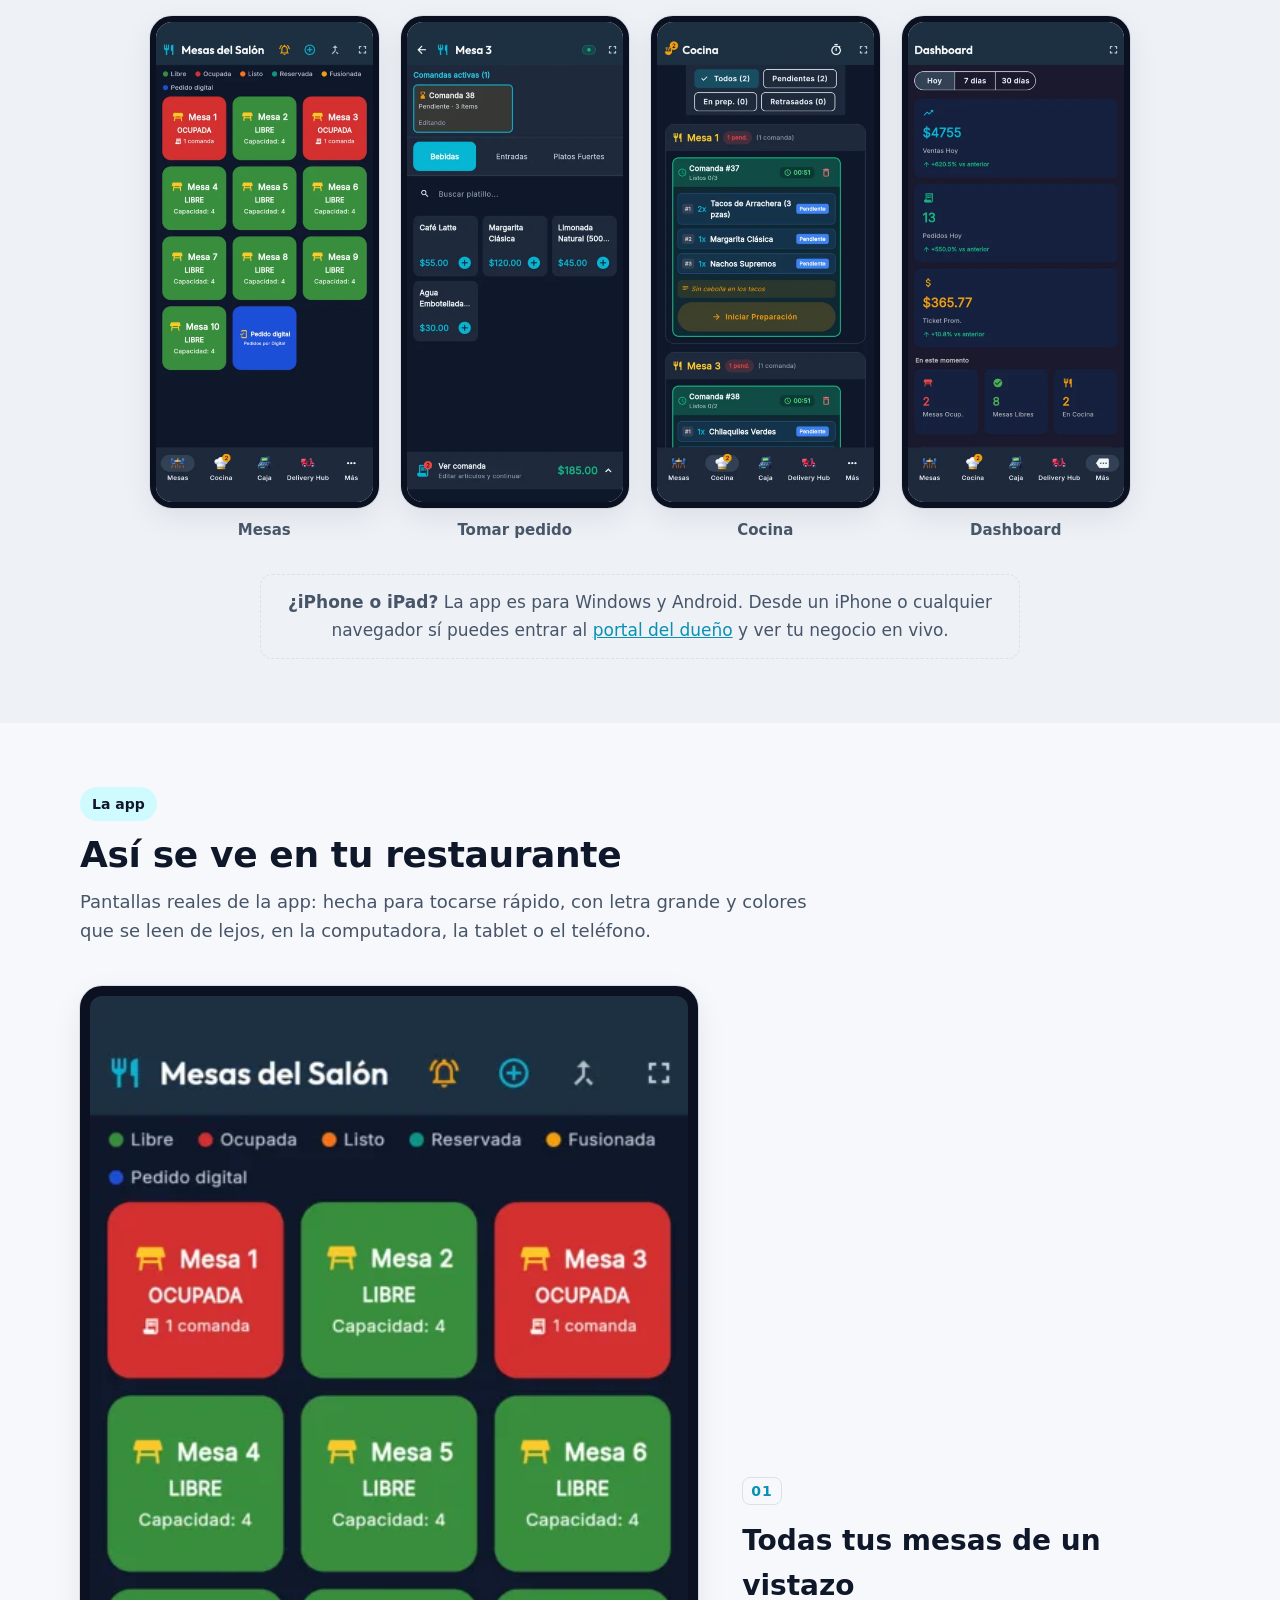
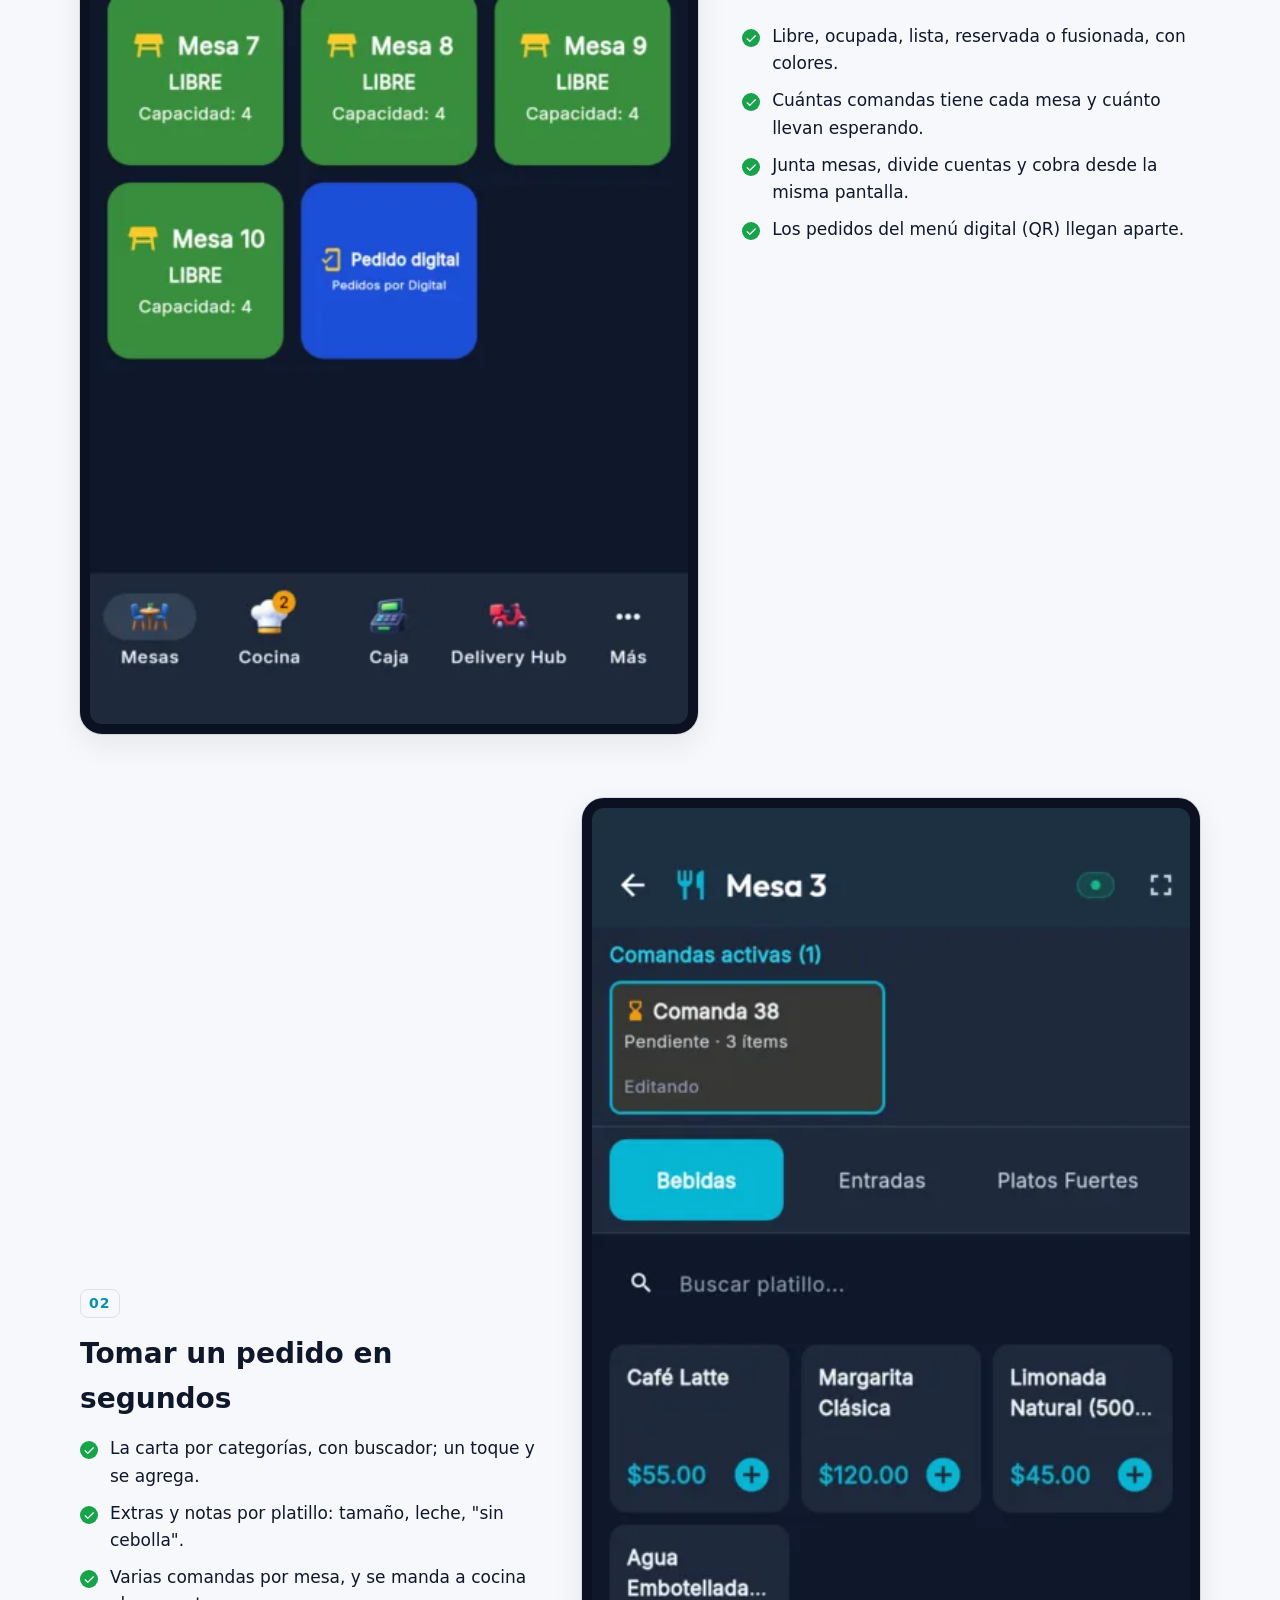
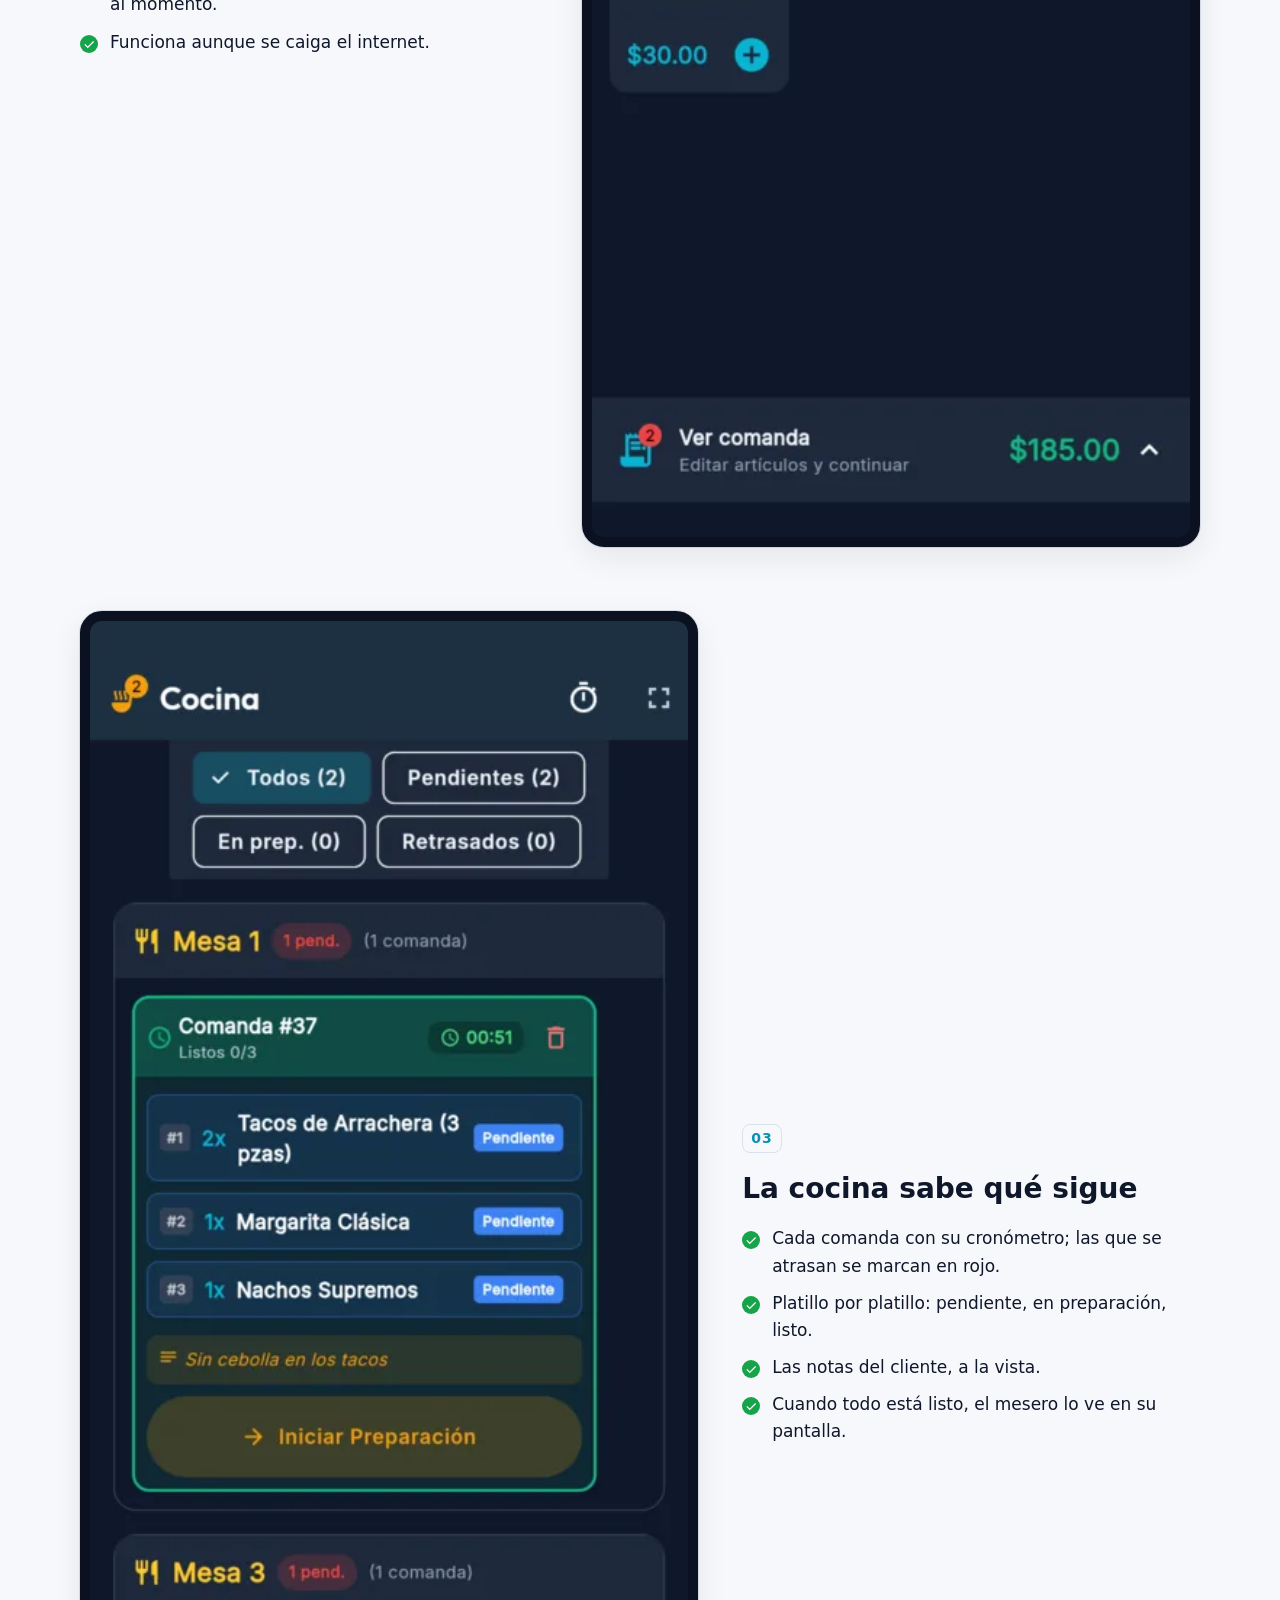
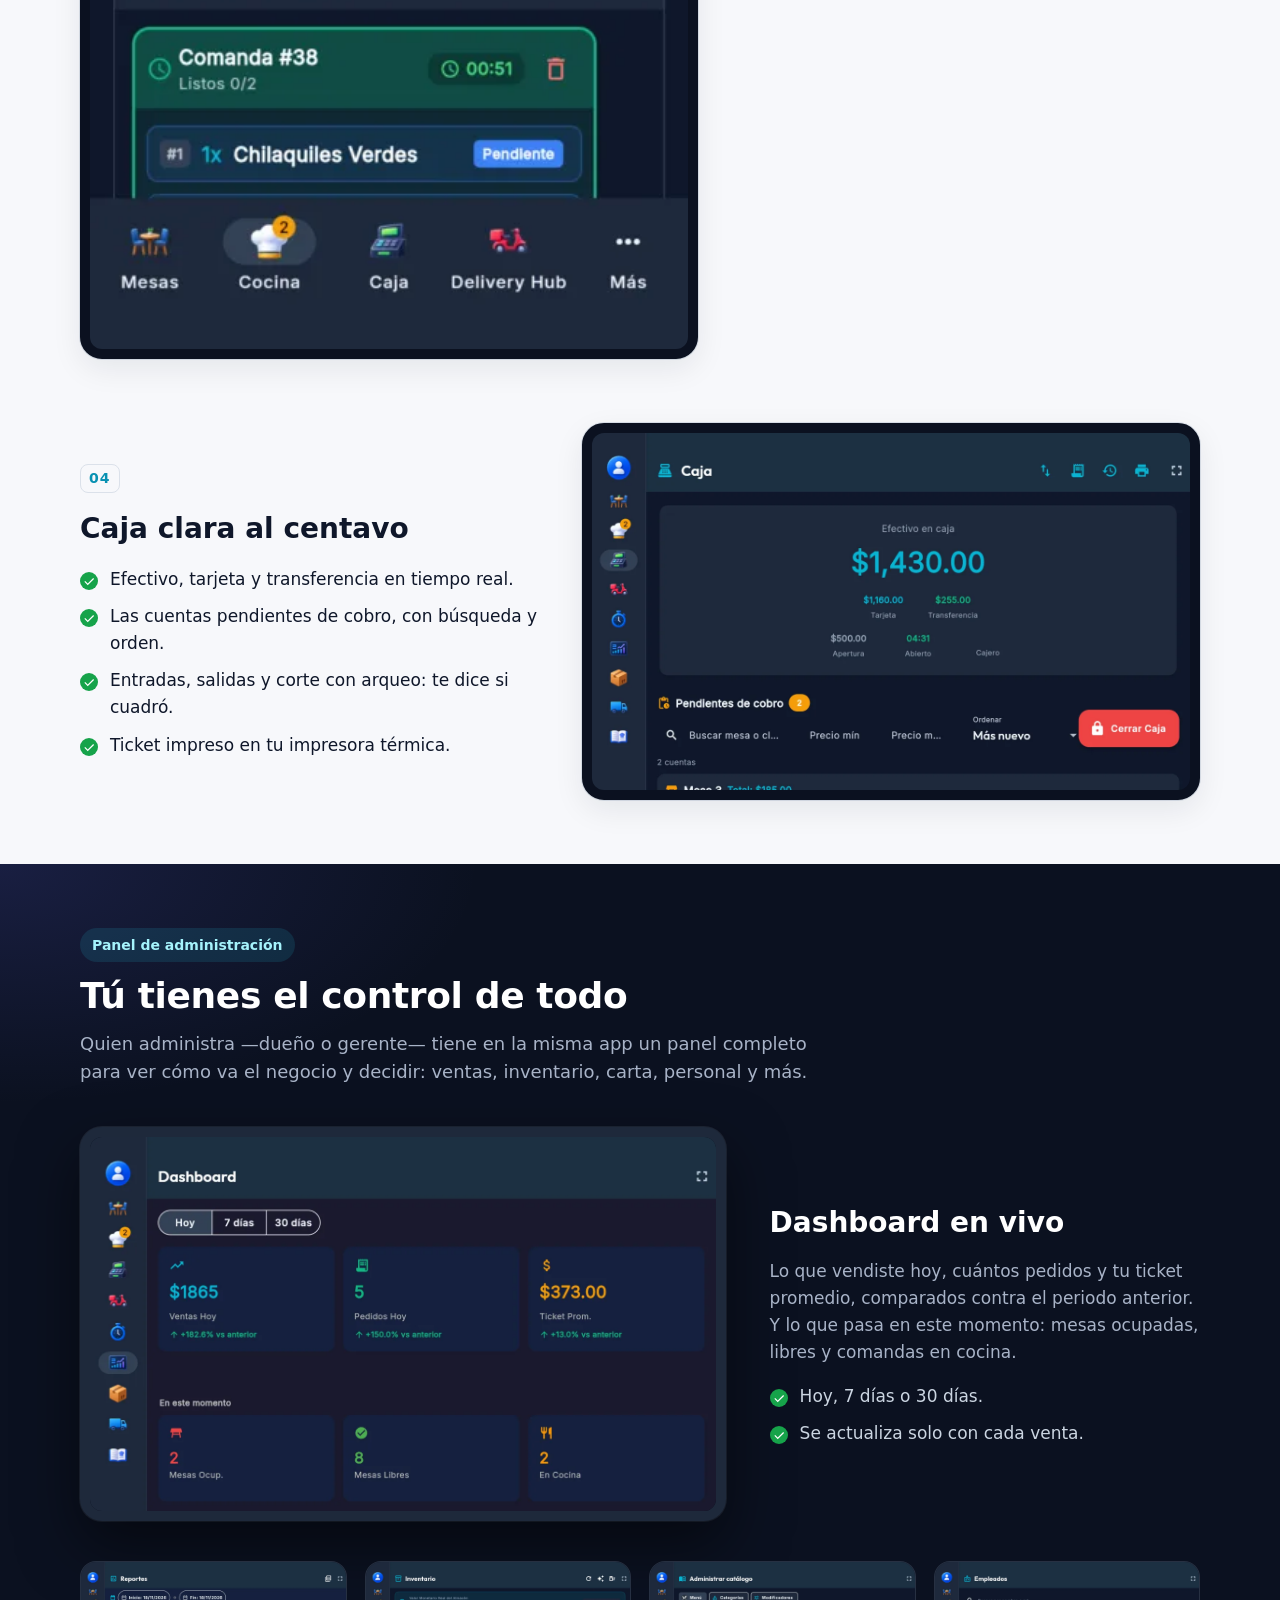
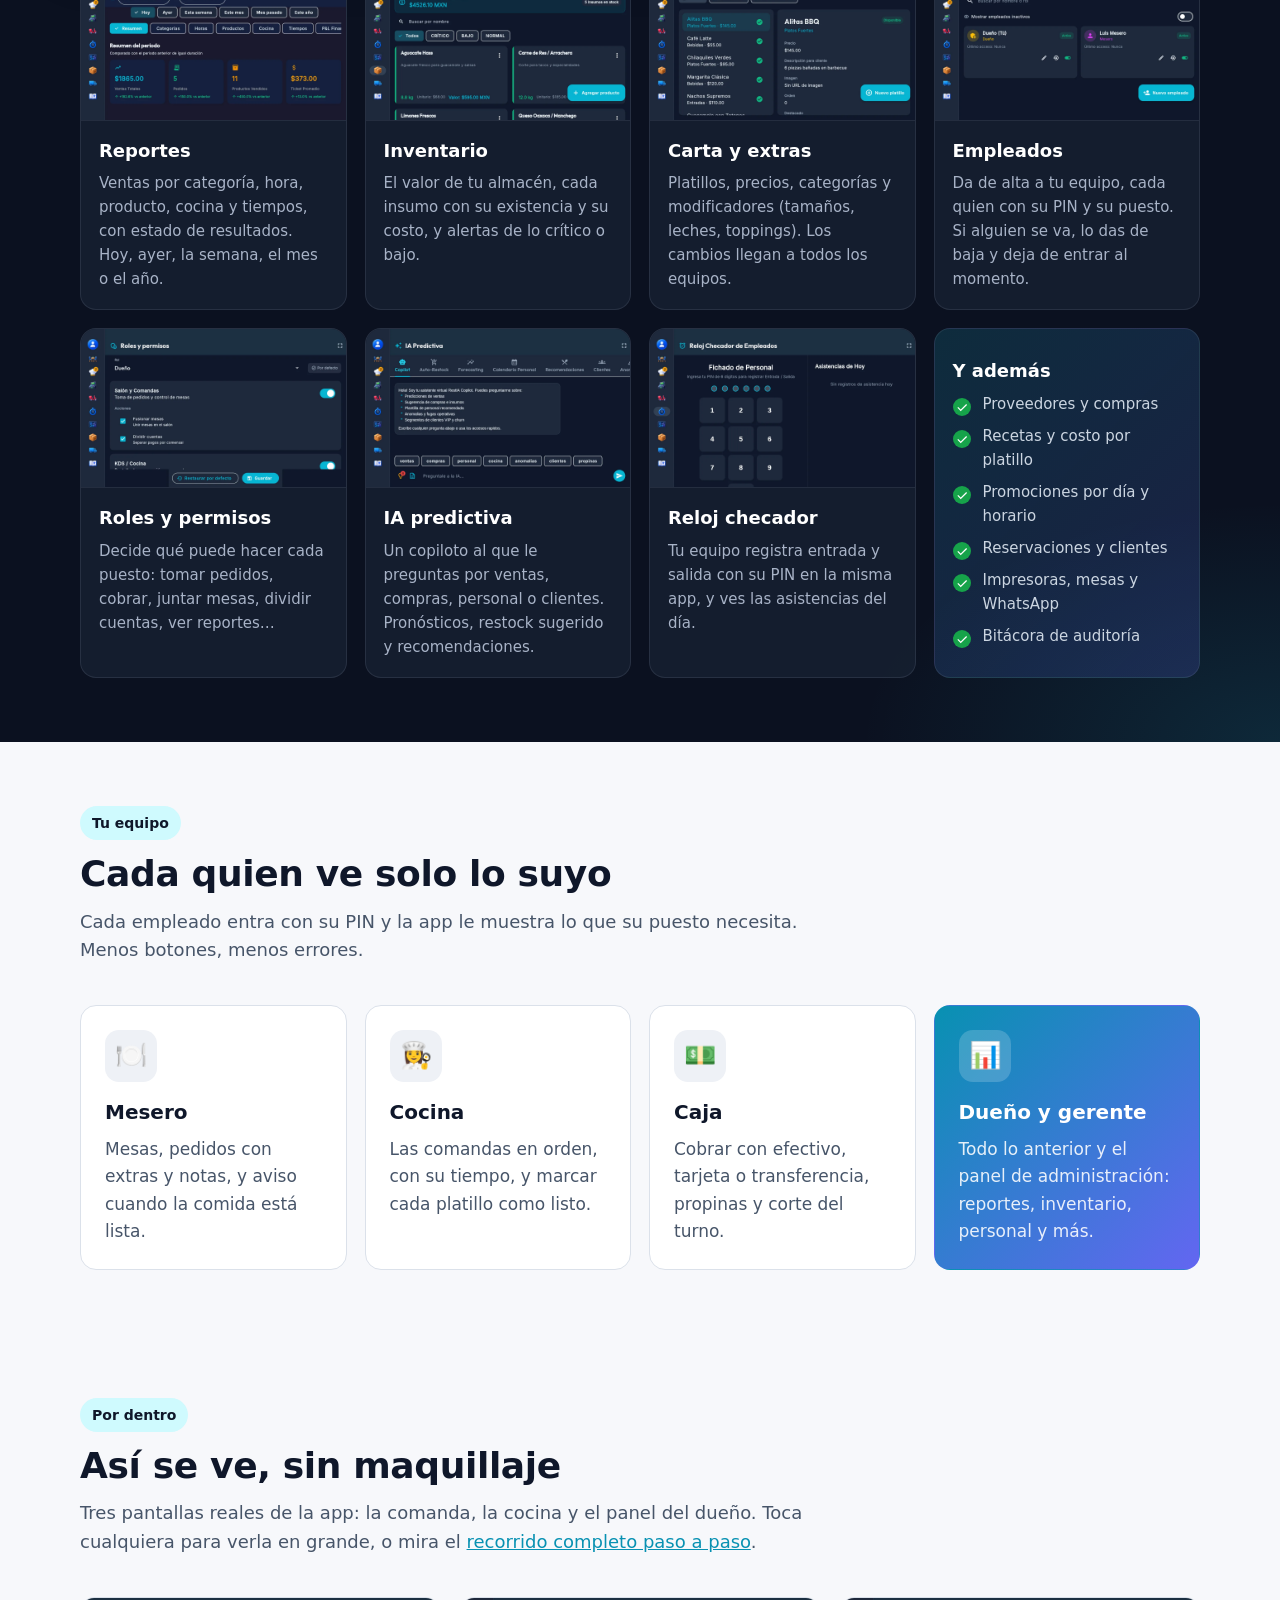
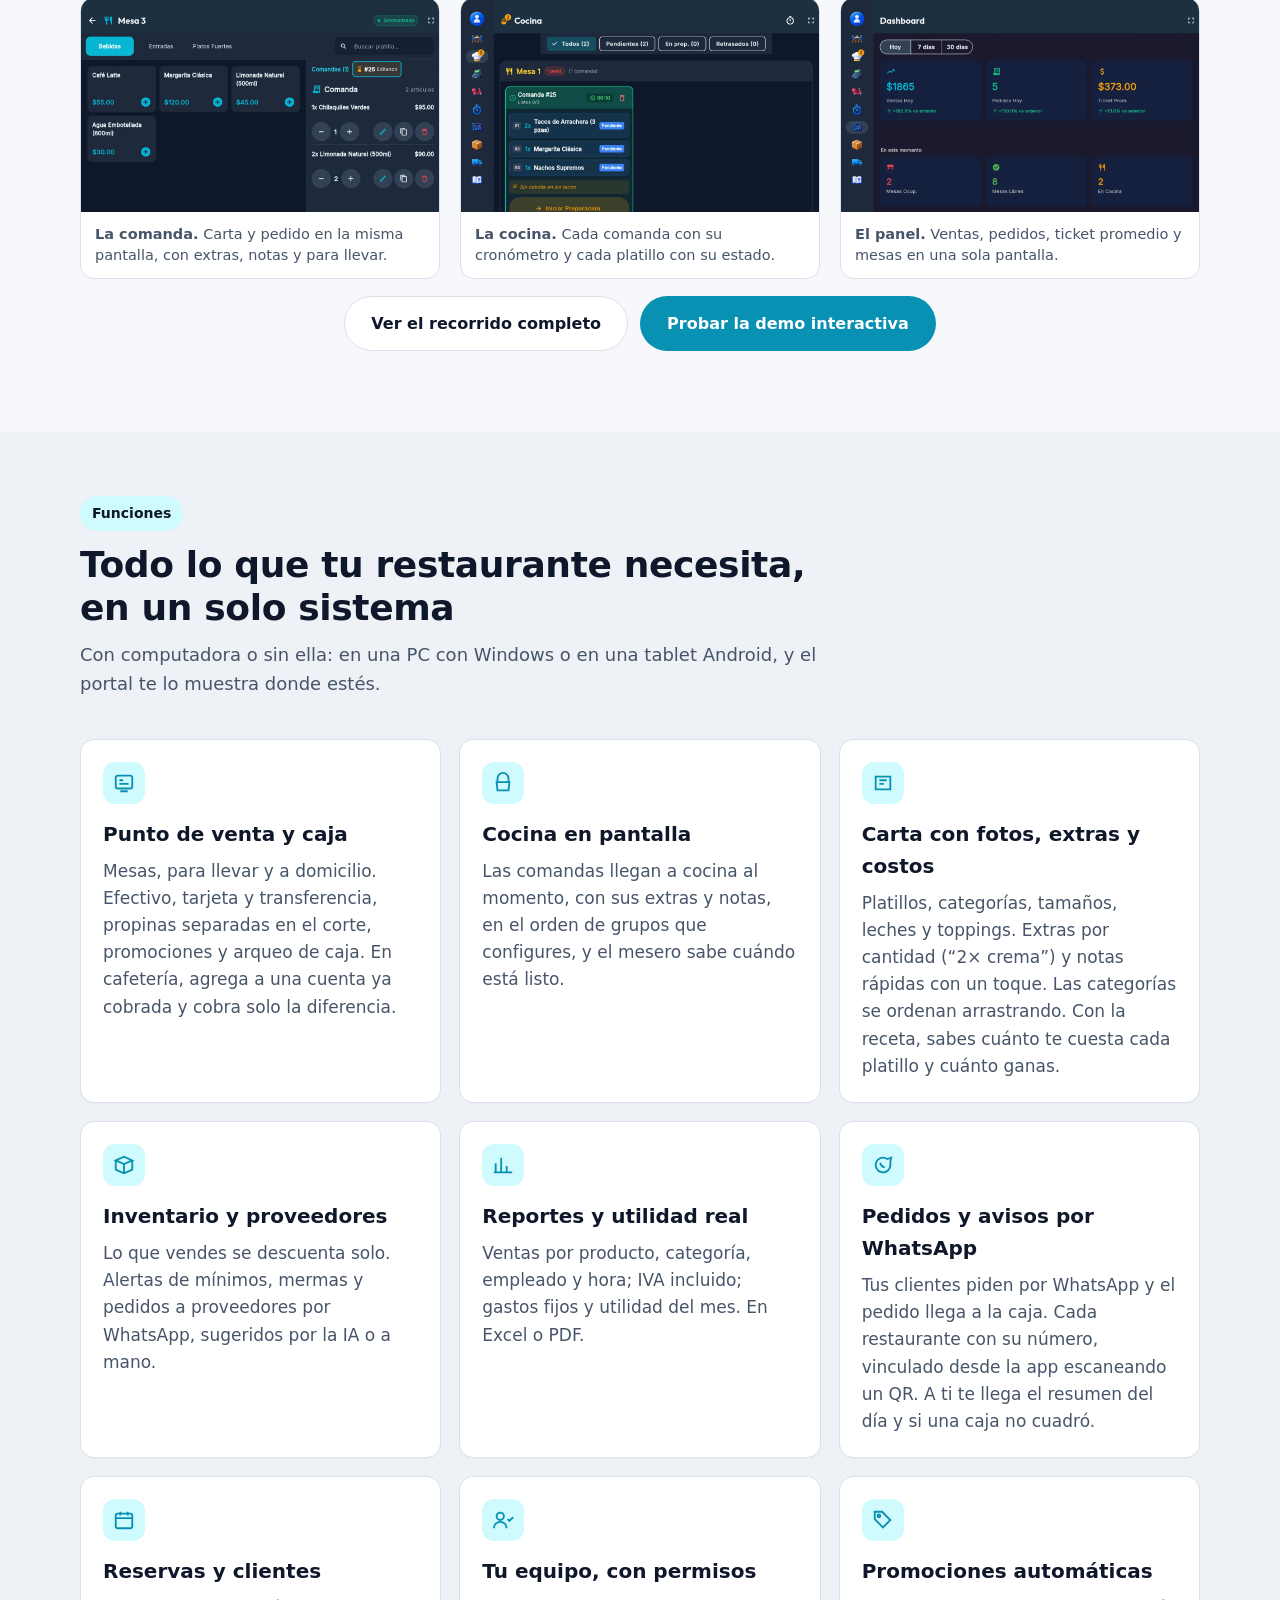
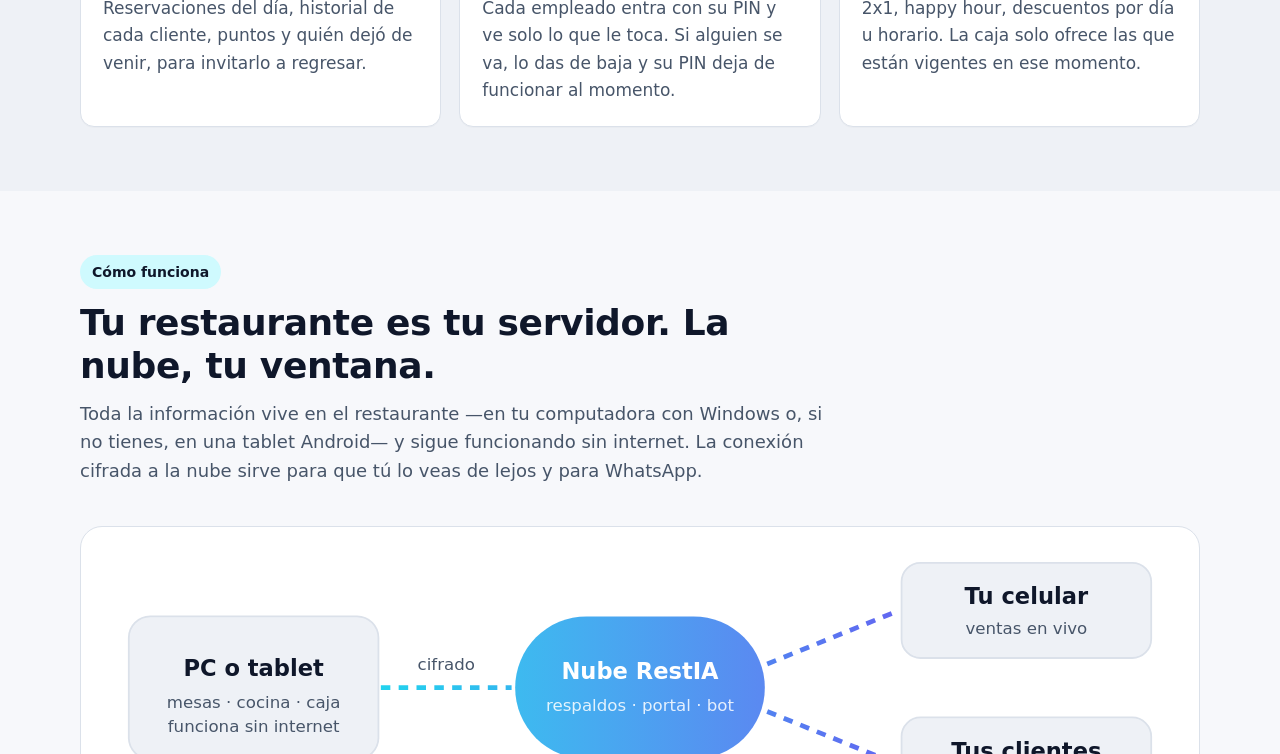
==== commit 74aced39: "fix(sitio): navegación adaptable y demo sin desbordes en tablet y móvil El menú de escritorio se com" ====
--- a/index.html
+++ b/index.html
@@ -12,7 +12,7 @@
   <meta property="og:type" content="website">
   <link rel="icon" href="/favicon.svg" type="image/svg+xml">
   <link rel="canonical" href="https://restia.download/">
-  <link rel="stylesheet" href="/estilos.css?v=20261127">
+  <link rel="stylesheet" href="/estilos.css?v=20261128">
 </head>
 <body>
   <header class="barra" id="cerrar">
--- a/estilos.css
+++ b/estilos.css
@@ -99,11 +99,16 @@
 .menu-movil nav a.cerrar { justify-self: end; font-size: 15px; color: var(--tenue); padding: 8px 12px; }
 @keyframes aparecer { from { opacity: 0; } }
 @keyframes bajar { from { opacity: 0; transform: translateY(-8px); } }
-@media (max-width: 820px) {
+@media (max-width: 1240px) {
+  .menu { gap: 14px; }
+  .menu a { font-size: 14px; }
+  .menu .boton { padding: 9px 14px; font-size: 14px; }
+}
+@media (max-width: 1080px) {
   .menu { display: none; }
   .boton-menu { display: inline-block; }
 }
-@media (min-width: 821px) { .menu-movil:target { display: none; } }
+@media (min-width: 1081px) { .menu-movil:target { display: none; } }
 
 /* ── Portada ────────────────────────────────────────────────────────── */
 .portada { padding: 72px 0 40px; }
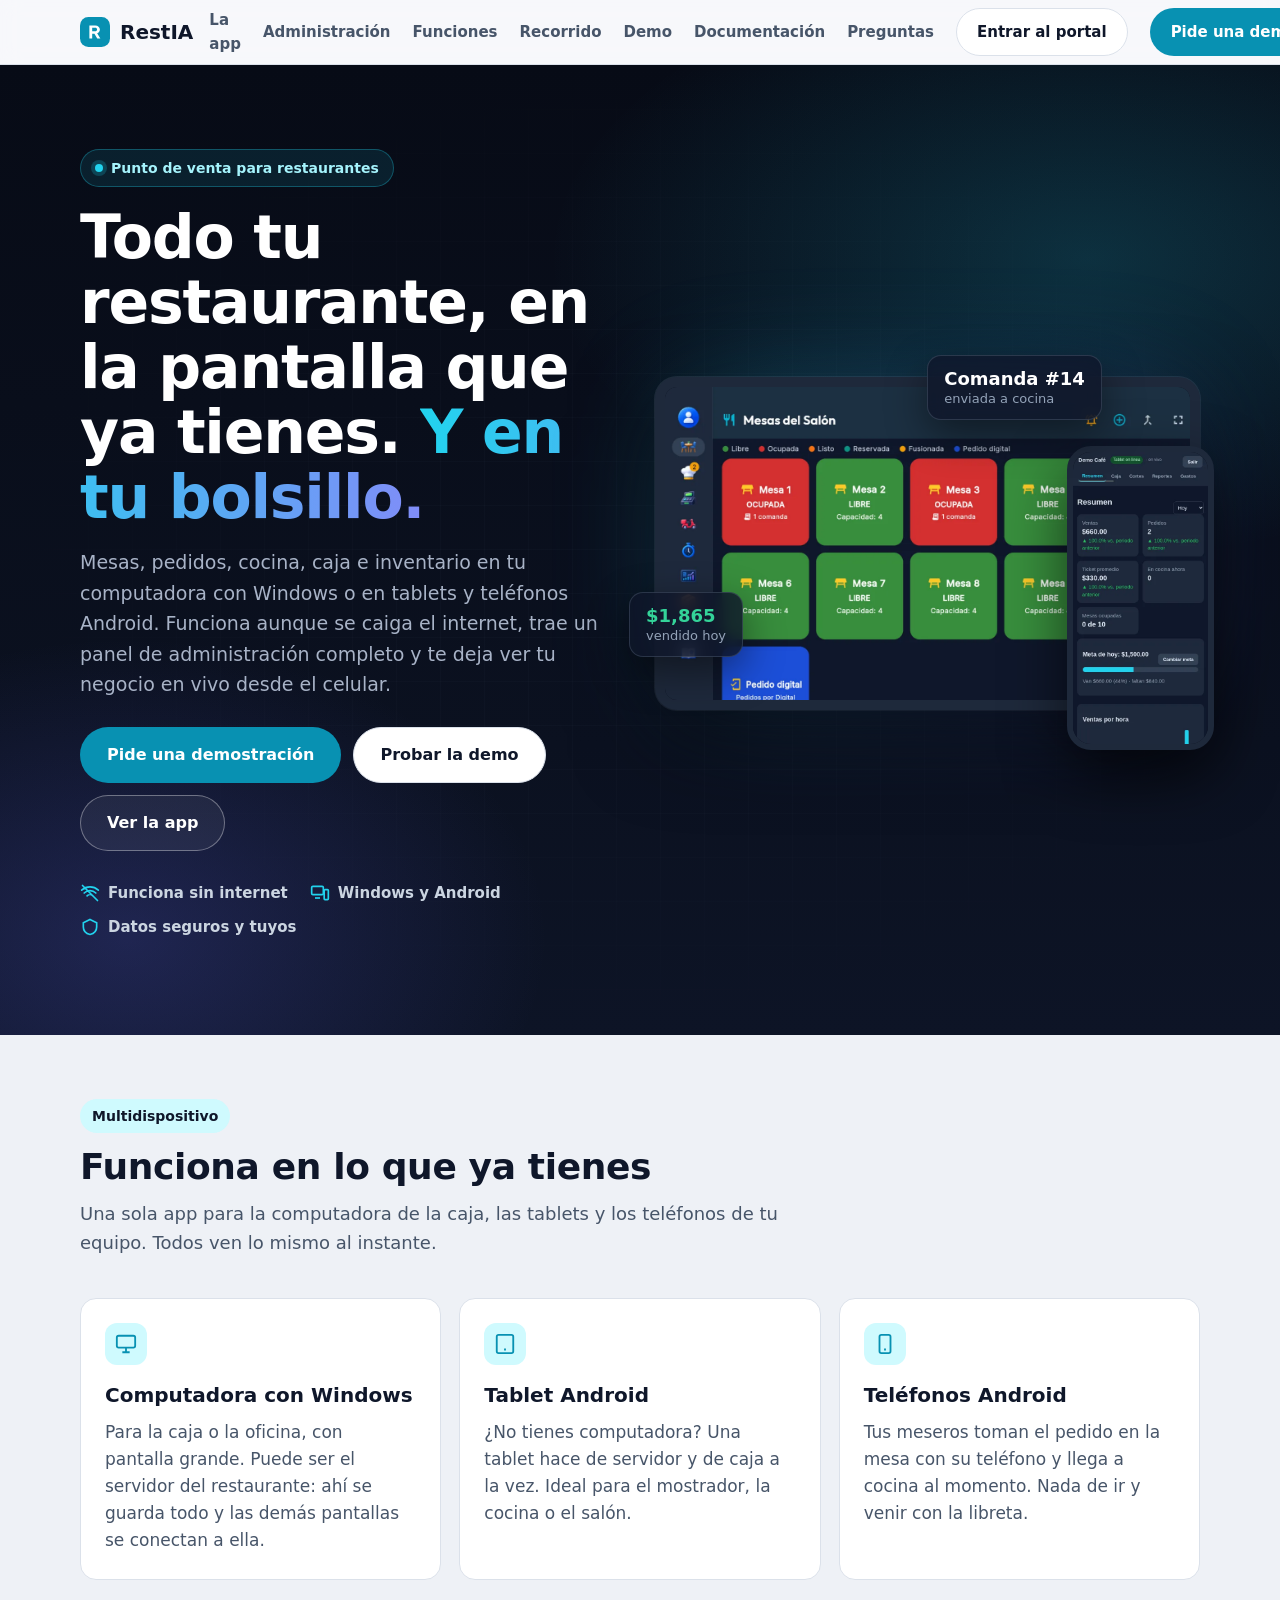
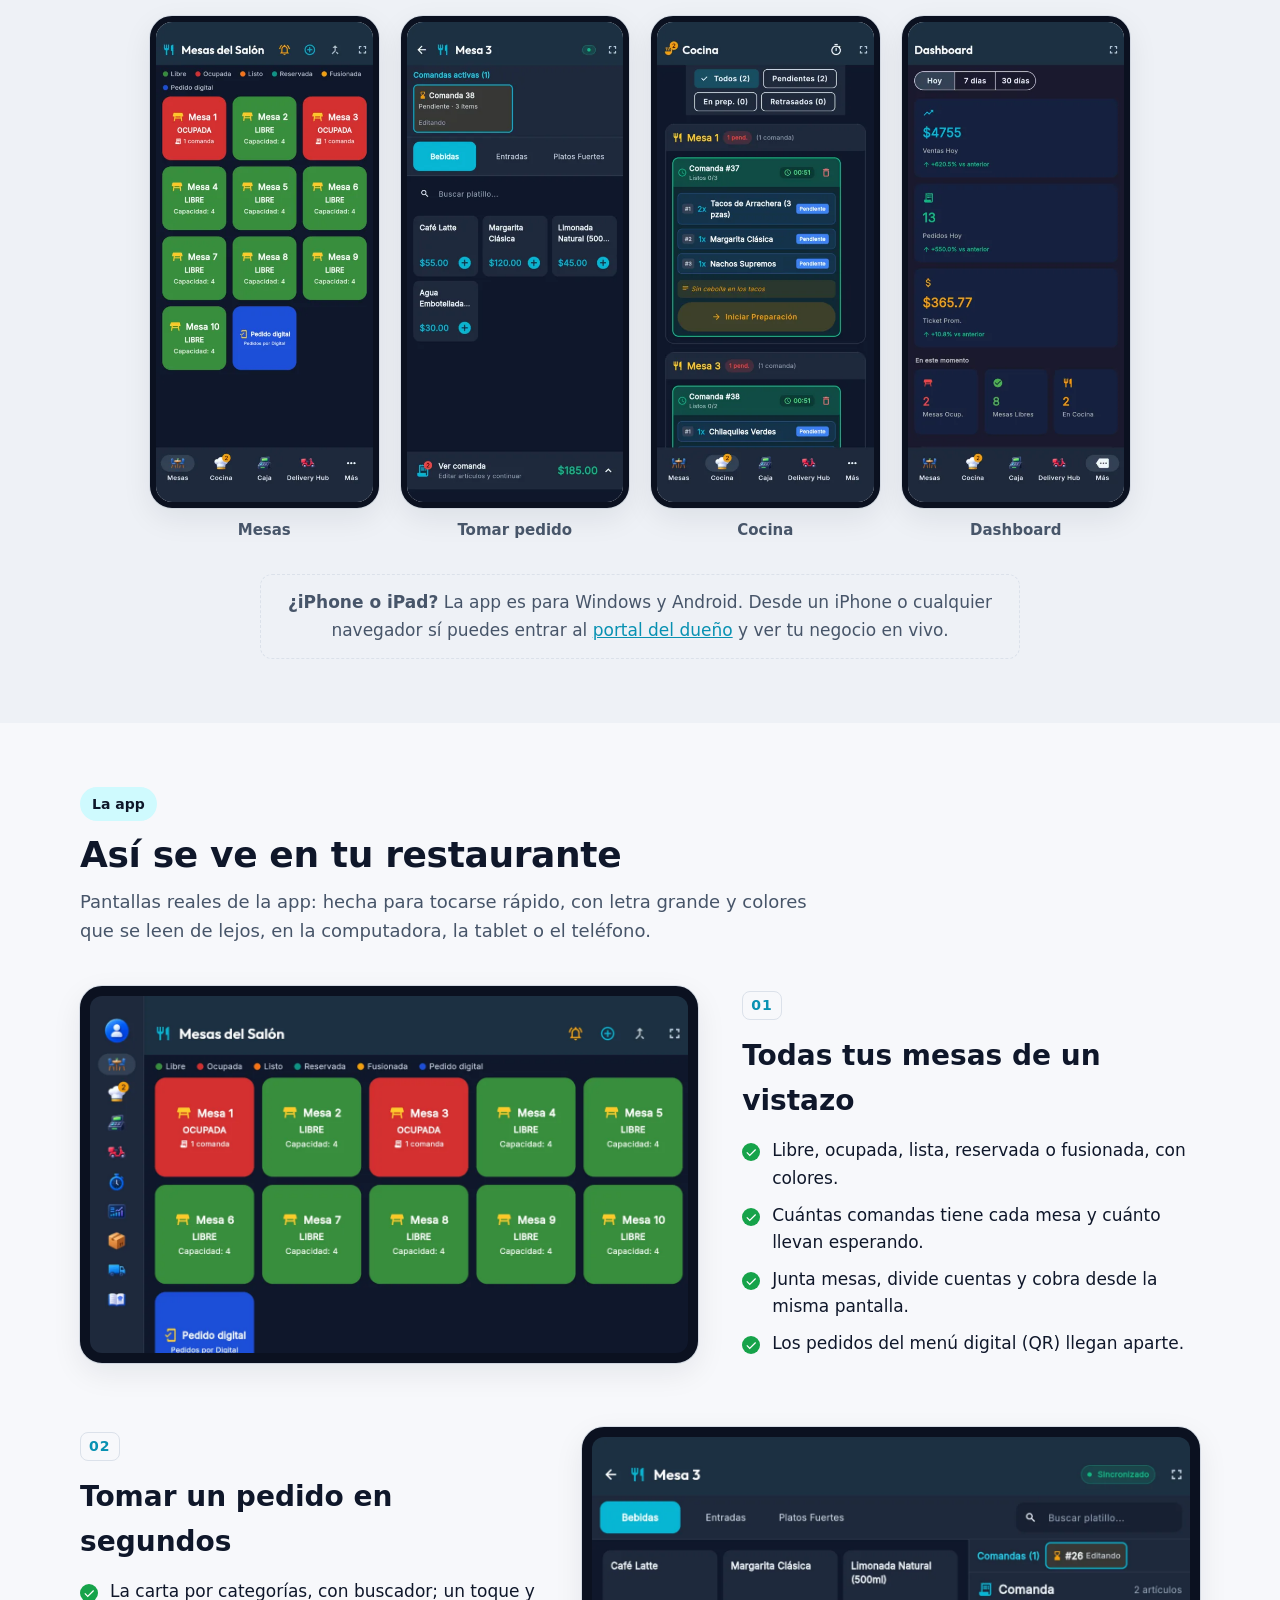
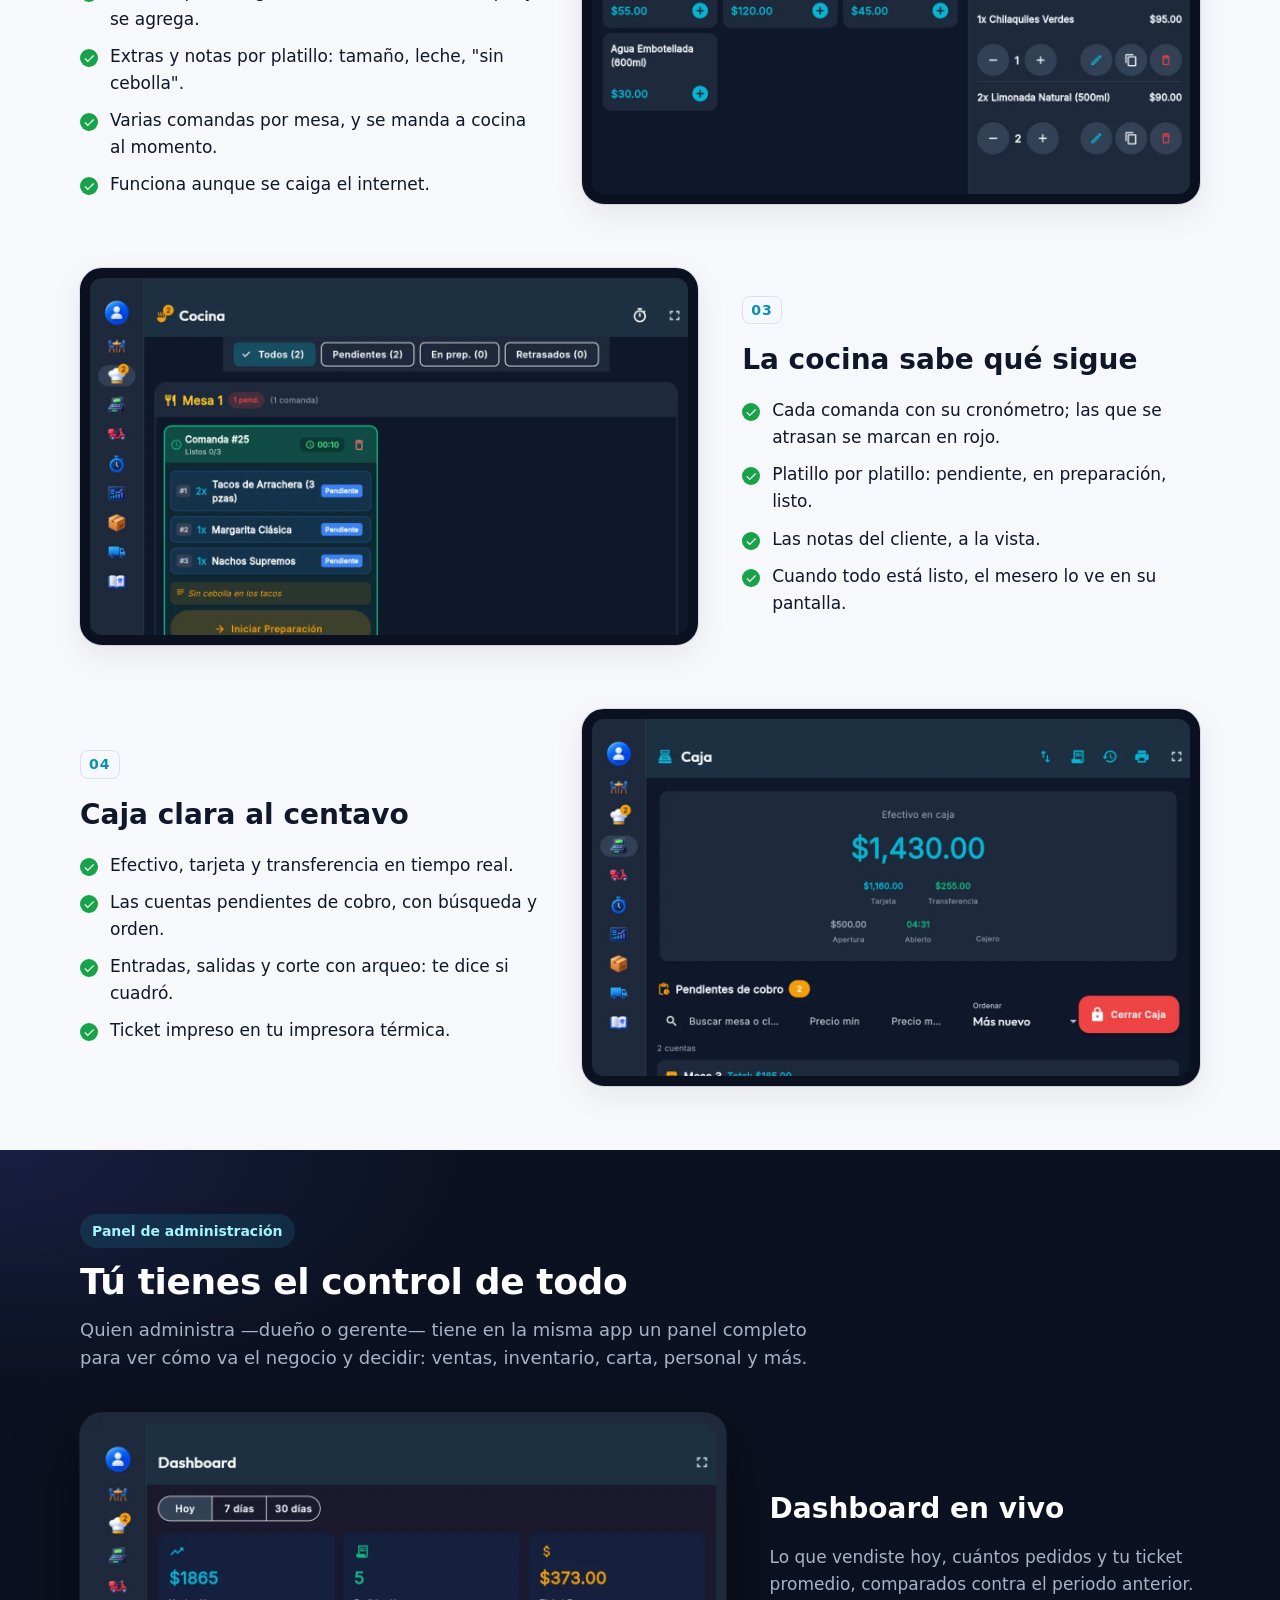
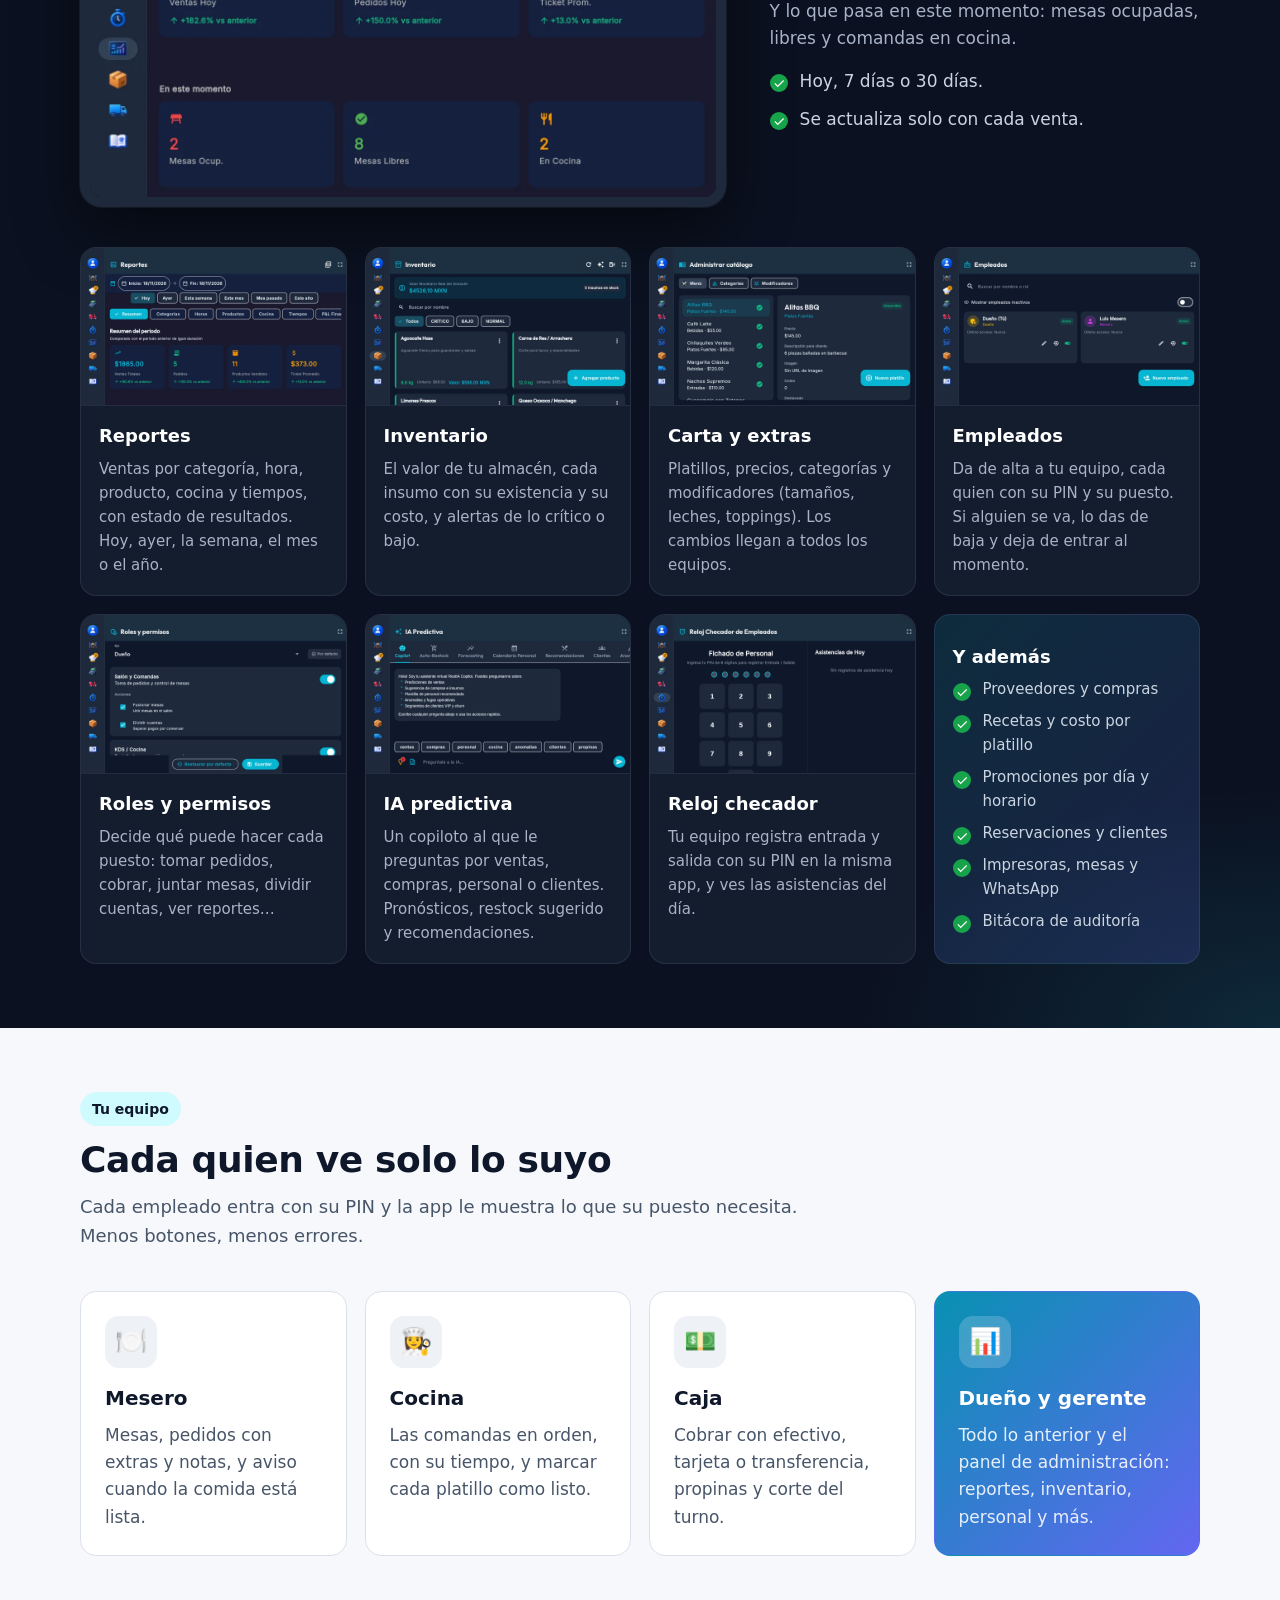
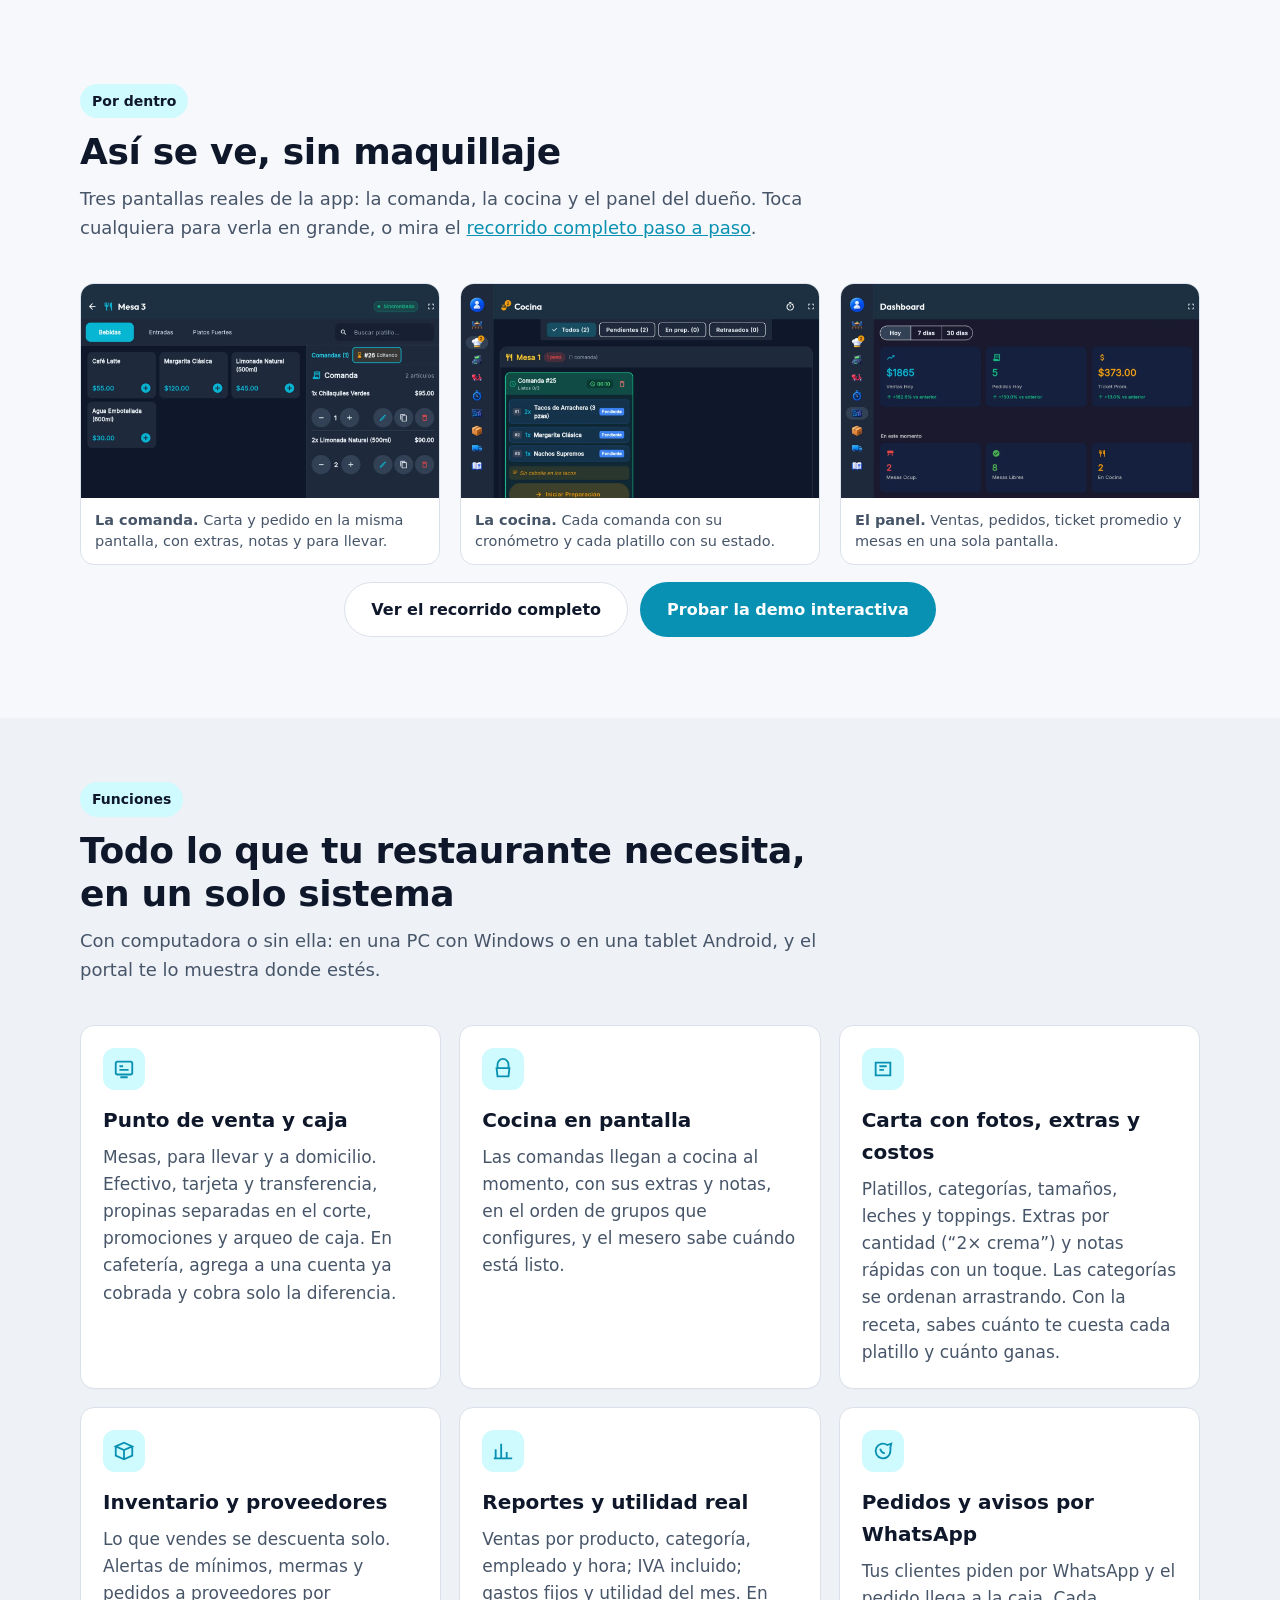
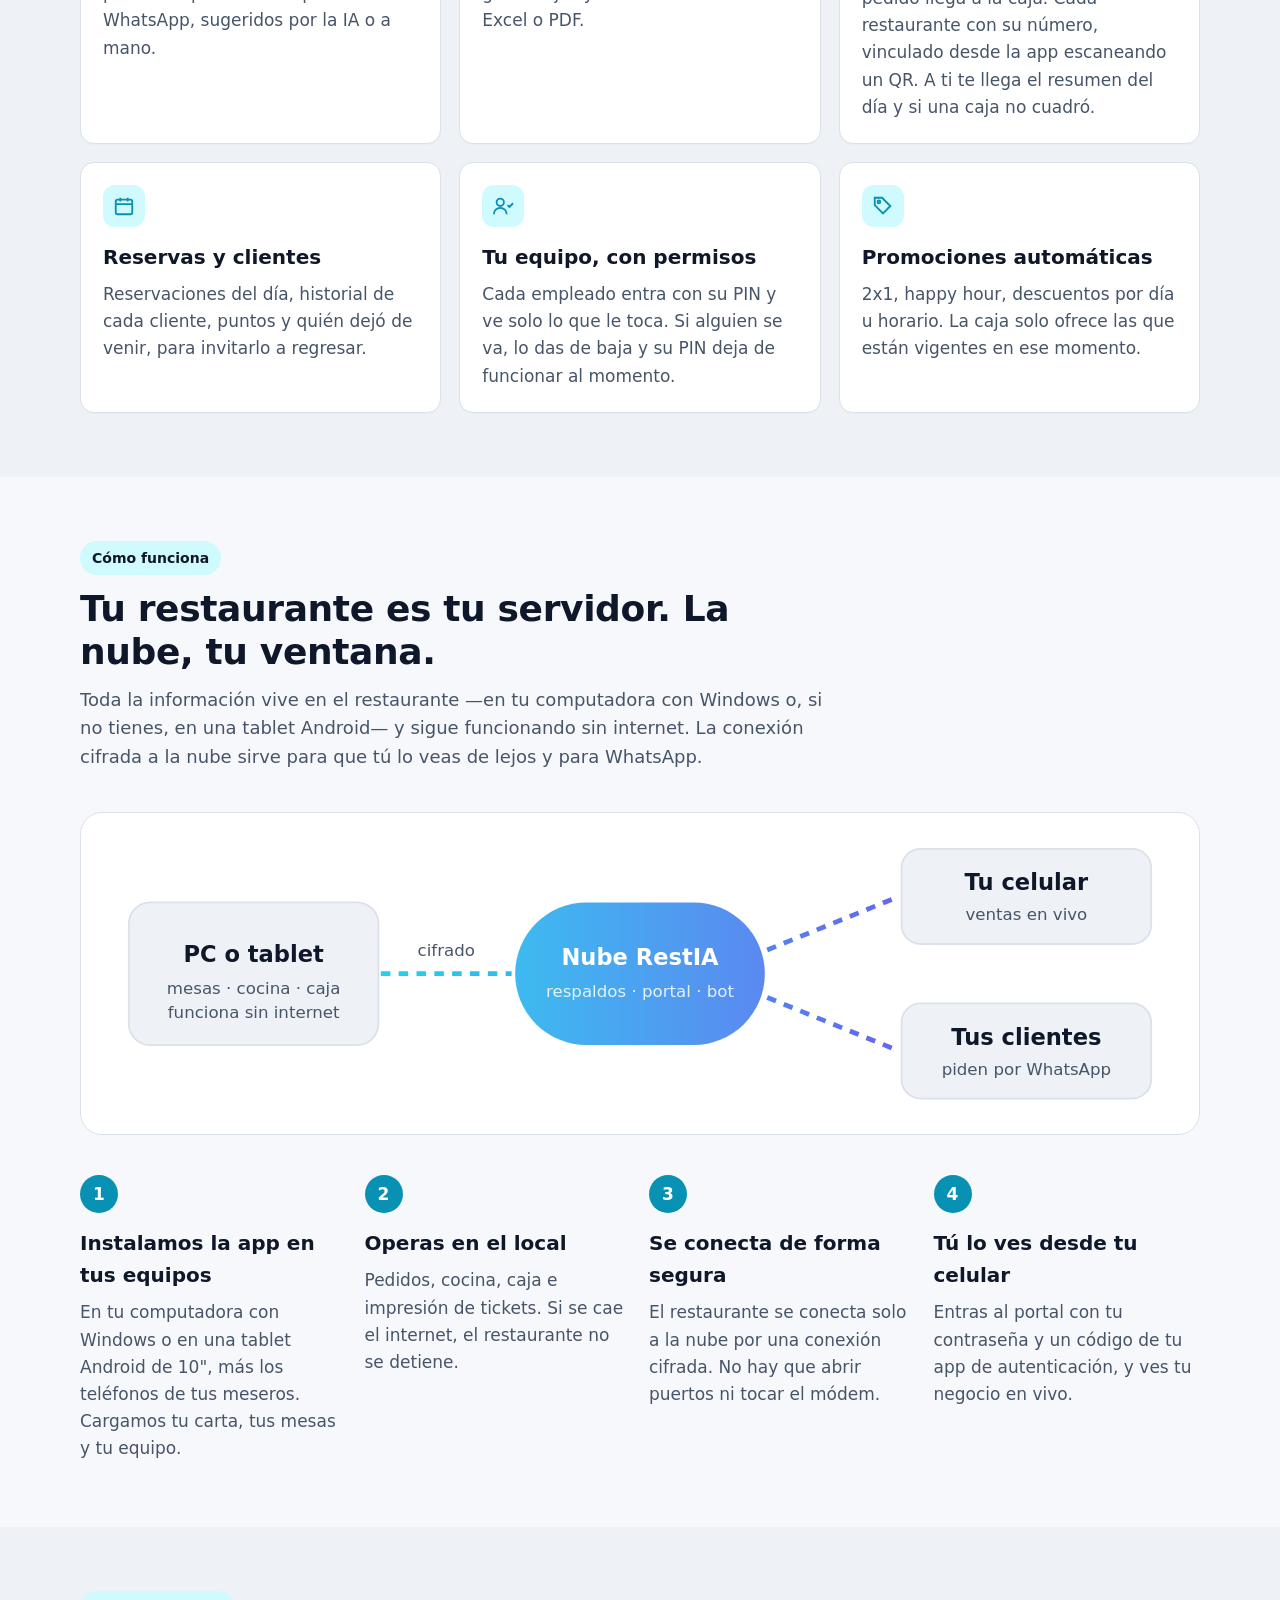
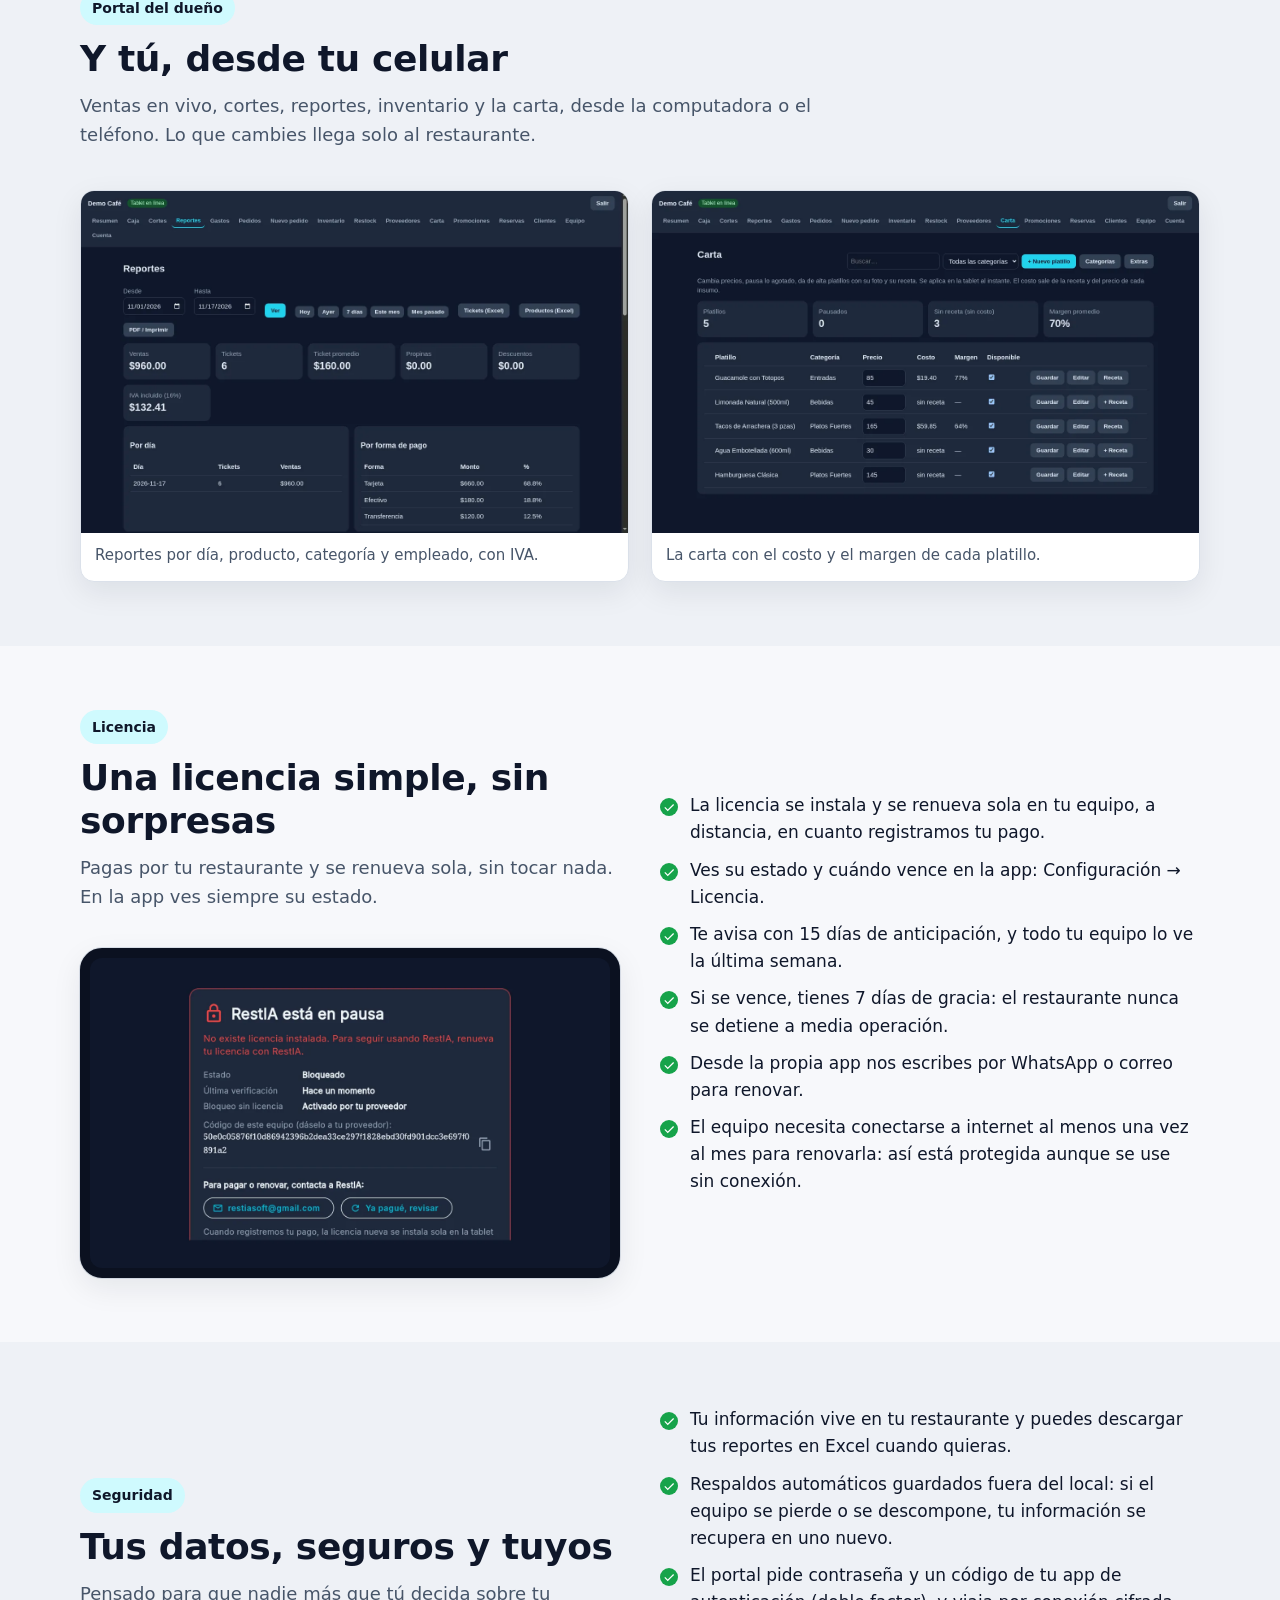
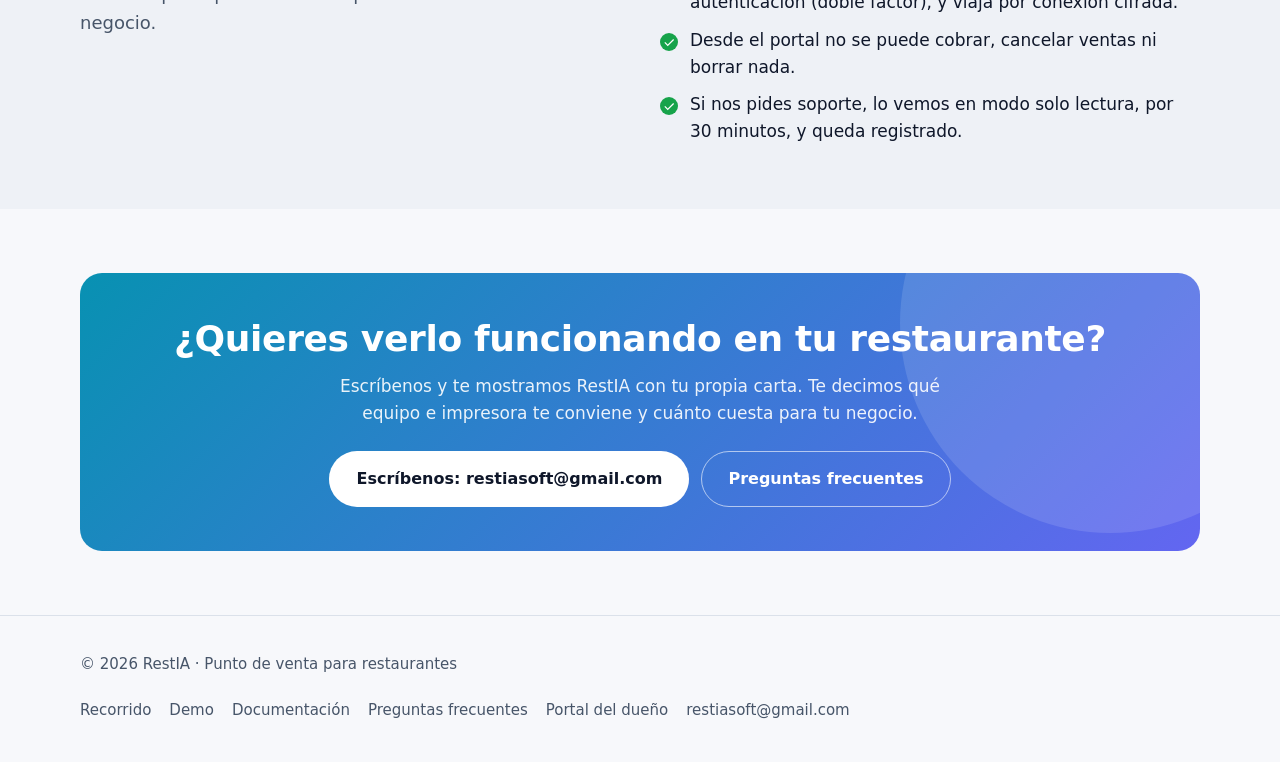
==== commit dece2ddd: "fix(sitio): teléfono, tacto y accesibilidad Ajustes para pantallas de 320 px en adelante: botones qu" ====
--- a/index.html
+++ b/index.html
@@ -12,9 +12,10 @@
   <meta property="og:type" content="website">
   <link rel="icon" href="/favicon.svg" type="image/svg+xml">
   <link rel="canonical" href="https://restia.download/">
-  <link rel="stylesheet" href="/estilos.css?v=20261128">
+  <link rel="stylesheet" href="/estilos.css?v=20261129">
 </head>
 <body>
+  <a class="saltar" href="#contenido">Saltar al contenido</a>
   <header class="barra" id="cerrar">
     <div class="contenedor">
       <a class="marca" href="/" aria-label="RestIA, inicio">
@@ -53,7 +54,7 @@
     </div>
   </header>
 
-  <main>
+  <main id="contenido">
     <!-- ── Portada ───────────────────────────────────────────────────── -->
     <section class="heroe">
       <div class="contenedor">
--- a/estilos.css
+++ b/estilos.css
@@ -911,3 +911,106 @@
   .chat-telefono { width: 100%; max-width: 430px; }
   .chat-mensajes { max-height: 300px; }
 }
+
+/* ── Teléfono: remates de tamaño, tacto y desbordes ─────────────────── */
+html { -webkit-text-size-adjust: 100%; text-size-adjust: 100%; }
+body { overflow-wrap: break-word; }
+
+/* Enlace para saltar el menú con el teclado. */
+.saltar {
+  position: absolute; left: 12px; top: -60px; z-index: 100;
+  padding: 10px 16px; border-radius: 0 0 12px 12px;
+  background: var(--acento); color: var(--acento-texto); font-weight: 700; text-decoration: none;
+}
+.saltar:focus { top: 0; }
+
+@media (max-width: 1080px) {
+  .marca { min-height: 42px; }
+  .boton-menu { display: inline-flex; align-items: center; min-height: 42px; padding: 10px 16px; }
+  .menu-movil nav {
+    top: 68px; left: 8px; right: 8px;
+    padding-bottom: calc(8px + env(safe-area-inset-bottom, 0px));
+  }
+  .menu-movil nav a { min-height: 48px; }
+  .menu-movil nav a.cerrar { min-height: 40px; }
+}
+
+footer nav a { display: inline-flex; align-items: center; min-height: 32px; }
+
+@media (max-width: 900px) {
+  .doc { gap: 24px; }
+  .indice { max-height: 42vh; overflow-y: auto; overscroll-behavior: contain; }
+  .indice strong {
+    position: sticky; top: 0; z-index: 1; padding: 4px 0;
+    background: var(--superficie);
+  }
+}
+
+@media (max-width: 760px) {
+  .tour-controles button { min-height: 44px; }
+  .tour-pie { padding: 12px 14px; }
+}
+
+@media (max-width: 700px) {
+  .demo-stepper button { width: 34px; height: 34px; }
+  .demo-chip { min-height: 32px; padding: 7px 10px; font-size: 11.5px; }
+  .demo-volver { min-height: 40px; padding: 8px 10px; }
+  .demo-boton-chico { min-height: 38px; }
+  .chat-opcion { min-height: 38px; padding: 8px 12px; font-size: 12px; }
+}
+
+@media (max-width: 560px) {
+  h1 { font-size: clamp(30px, 8.6vw, 38px); }
+  .heroe h1 { font-size: clamp(32px, 9vw, 42px); }
+  .entrada { font-size: 17px; }
+  .subtitulo { font-size: 16.5px; }
+  .pagina { padding: 32px 0 56px; }
+  .indice { max-height: 36vh; }
+  .glosario { grid-template-columns: 1fr; gap: 2px 0; }
+  .glosario dt { margin-top: 10px; }
+  .tabla-datos { display: block; overflow-x: auto; }
+  .visor { padding: 10px; gap: 8px; }
+  .visor-figura img { max-height: 56vh; }
+  .visor-cerrar { min-height: 40px; }
+  .visor-nav button { flex: 1; min-height: 44px; }
+  .demo-dialogo { padding: 16px; }
+  .demo-dialogo-botones { flex-direction: column-reverse; }
+  .demo-dialogo-botones .demo-boton { width: 100%; }
+  .demo-fila input { width: 110px; }
+  .chat-telefono { min-height: 0; }
+  .chat-mensajes { max-height: 300px; }
+}
+
+@media (max-width: 420px) {
+  .contenedor { width: min(1120px, 100% - 28px); }
+  .boton { white-space: normal; text-align: center; }
+  .acciones { gap: 10px; }
+  .demo-vista { padding: 10px; }
+  .demo-barra { padding: 8px 10px; }
+  .demo-rail { padding: 4px; }
+  .demo-destino { font-size: 10px; }
+  .demo-producto { min-height: 84px; padding: 8px 10px; }
+  .demo-prod-nombre { font-size: 13px; }
+  .demo-carrito { padding: 10px; }
+}
+
+@media (max-width: 360px) {
+  .contenedor { width: min(1120px, 100% - 24px); }
+  .demo-mesas { gap: 6px; }
+  .whatsapp-grid { gap: 12px; }
+}
+
+/* Controles de la demo: cómodos al tacto también en tablet. */
+.demo-boton-chico { min-height: 34px; }
+.chat-opcion { min-height: 38px; padding: 8px 12px; font-size: 12px; }
+.doc-seccion .volver { padding: 6px 4px; }
+
+@media (max-width: 900px) {
+  /* En columna, la carta y la cuenta ocupan todo el ancho. */
+  .demo-pedido-cuerpo { align-items: stretch; }
+}
+
+@media (max-width: 480px) {
+  /* Dos columnas de productos: se ve más carta sin hacer scroll eterno. */
+  .demo-productos { grid-template-columns: repeat(2, minmax(0, 1fr)); }
+}
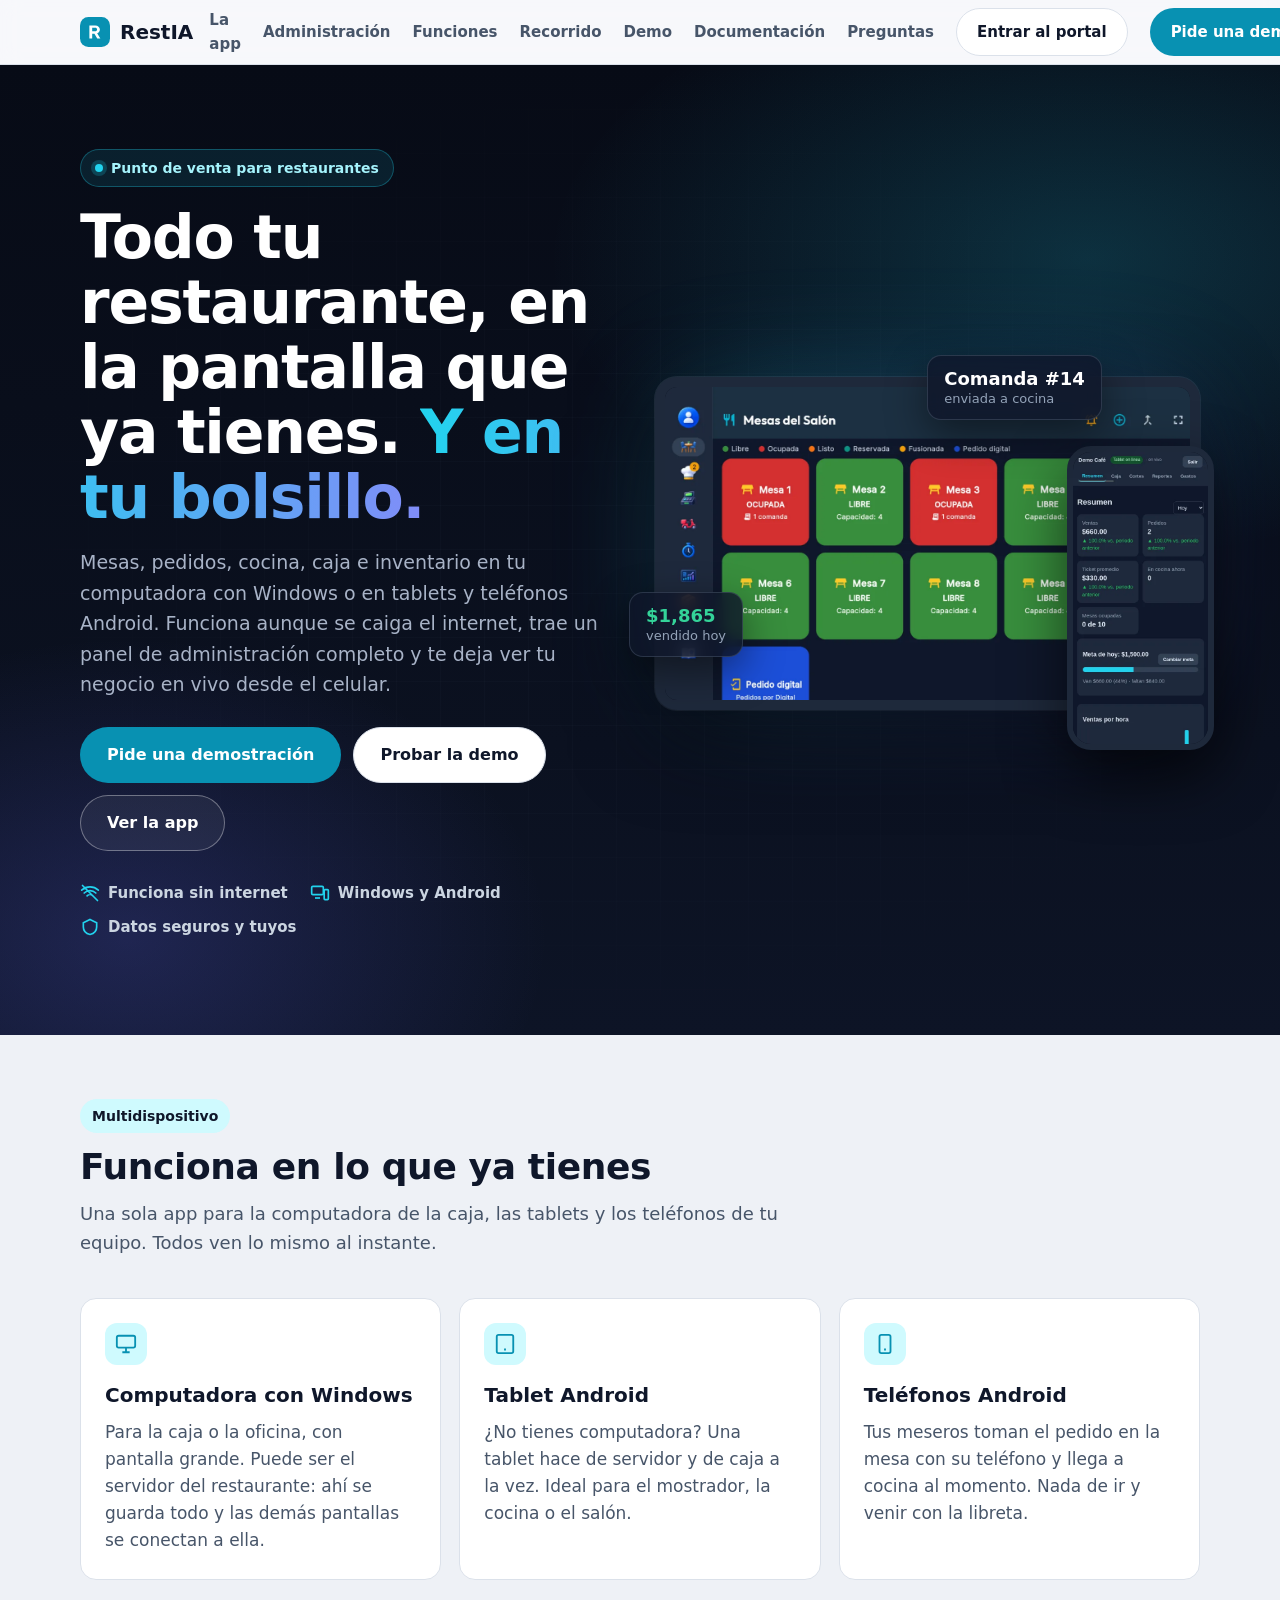
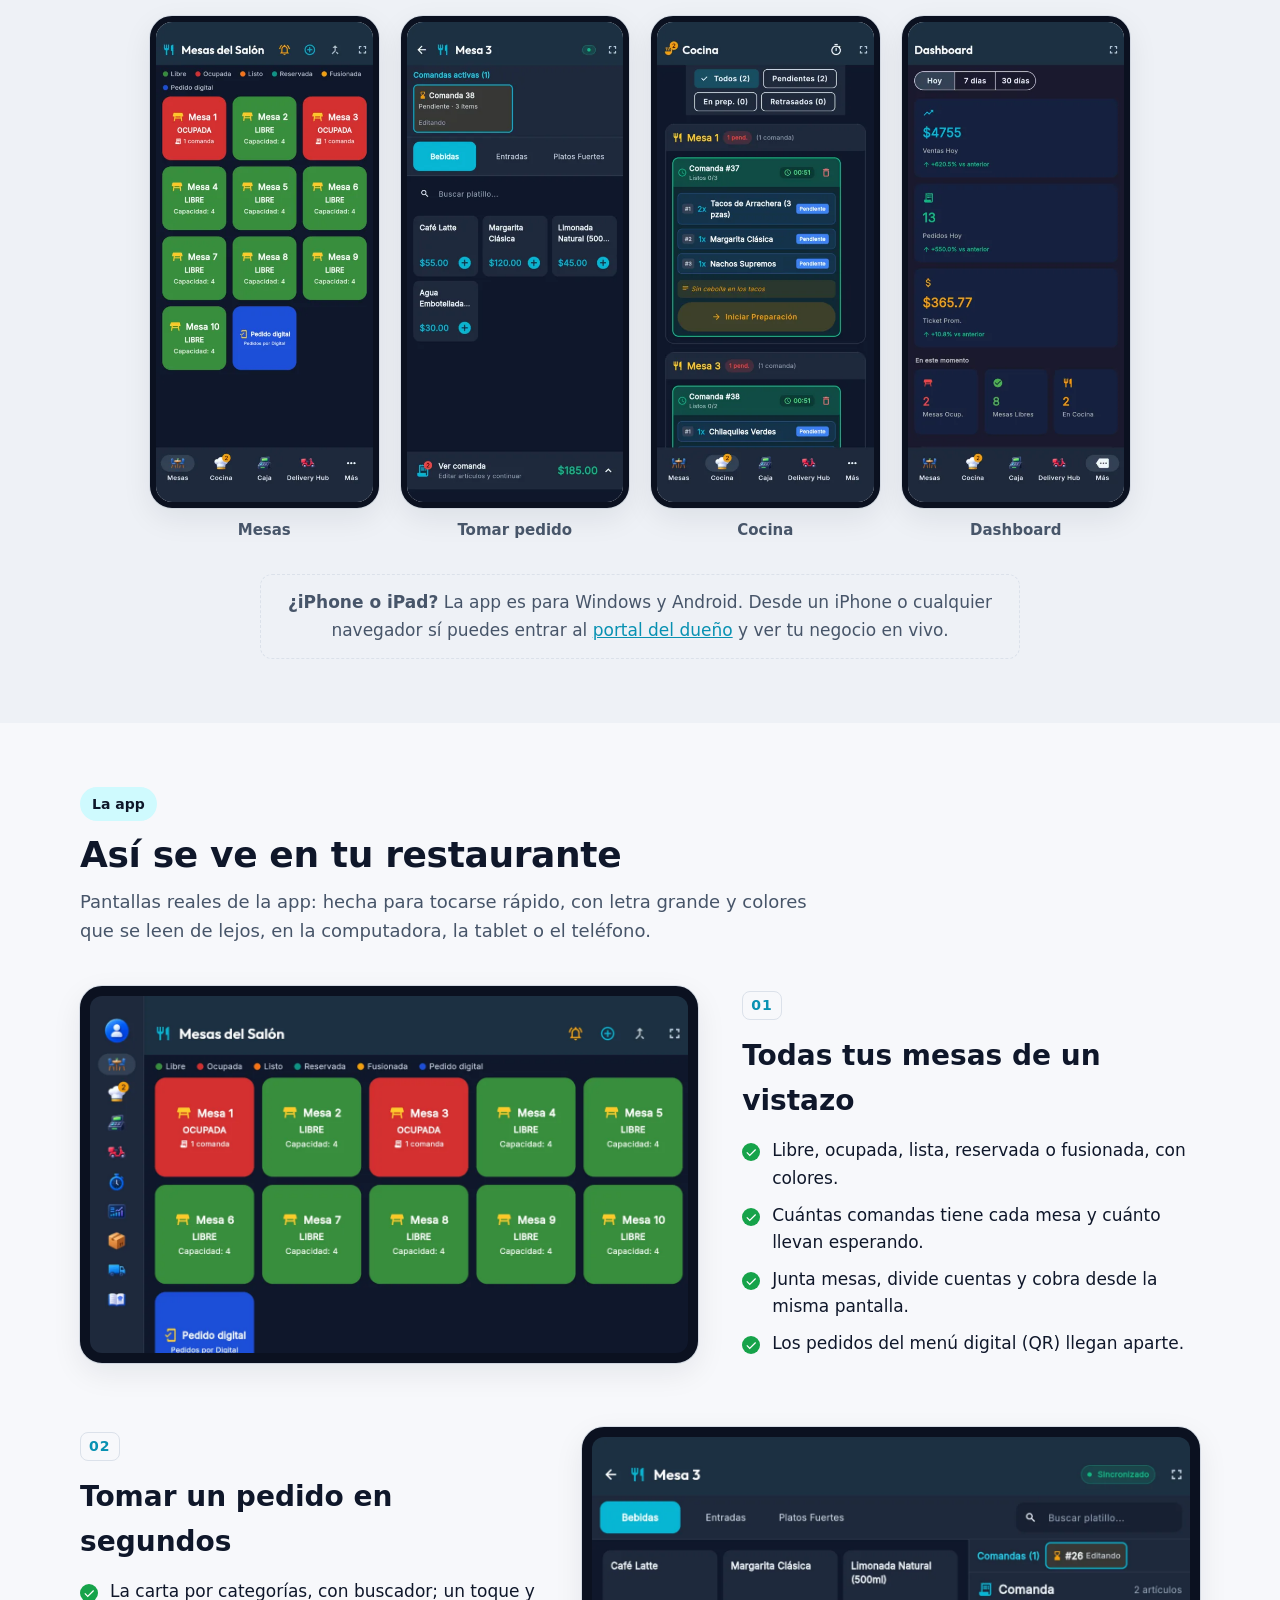
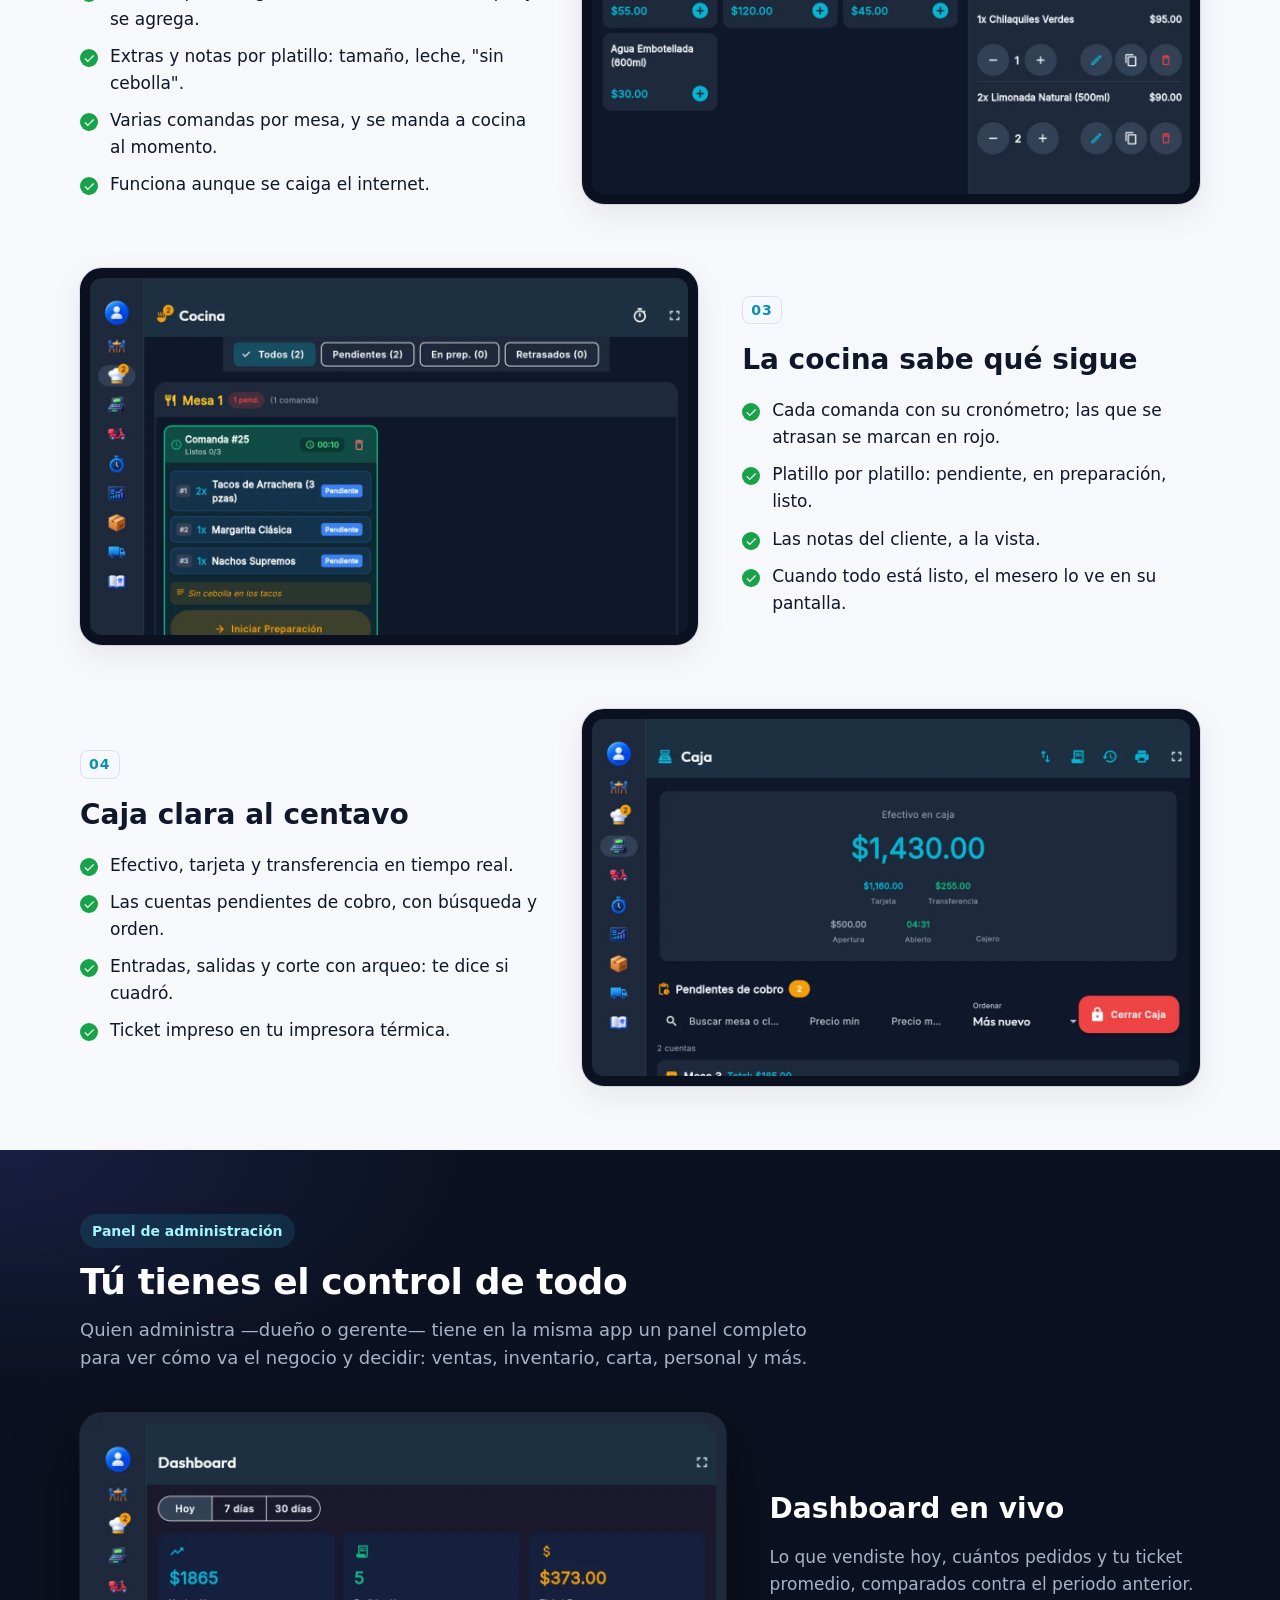
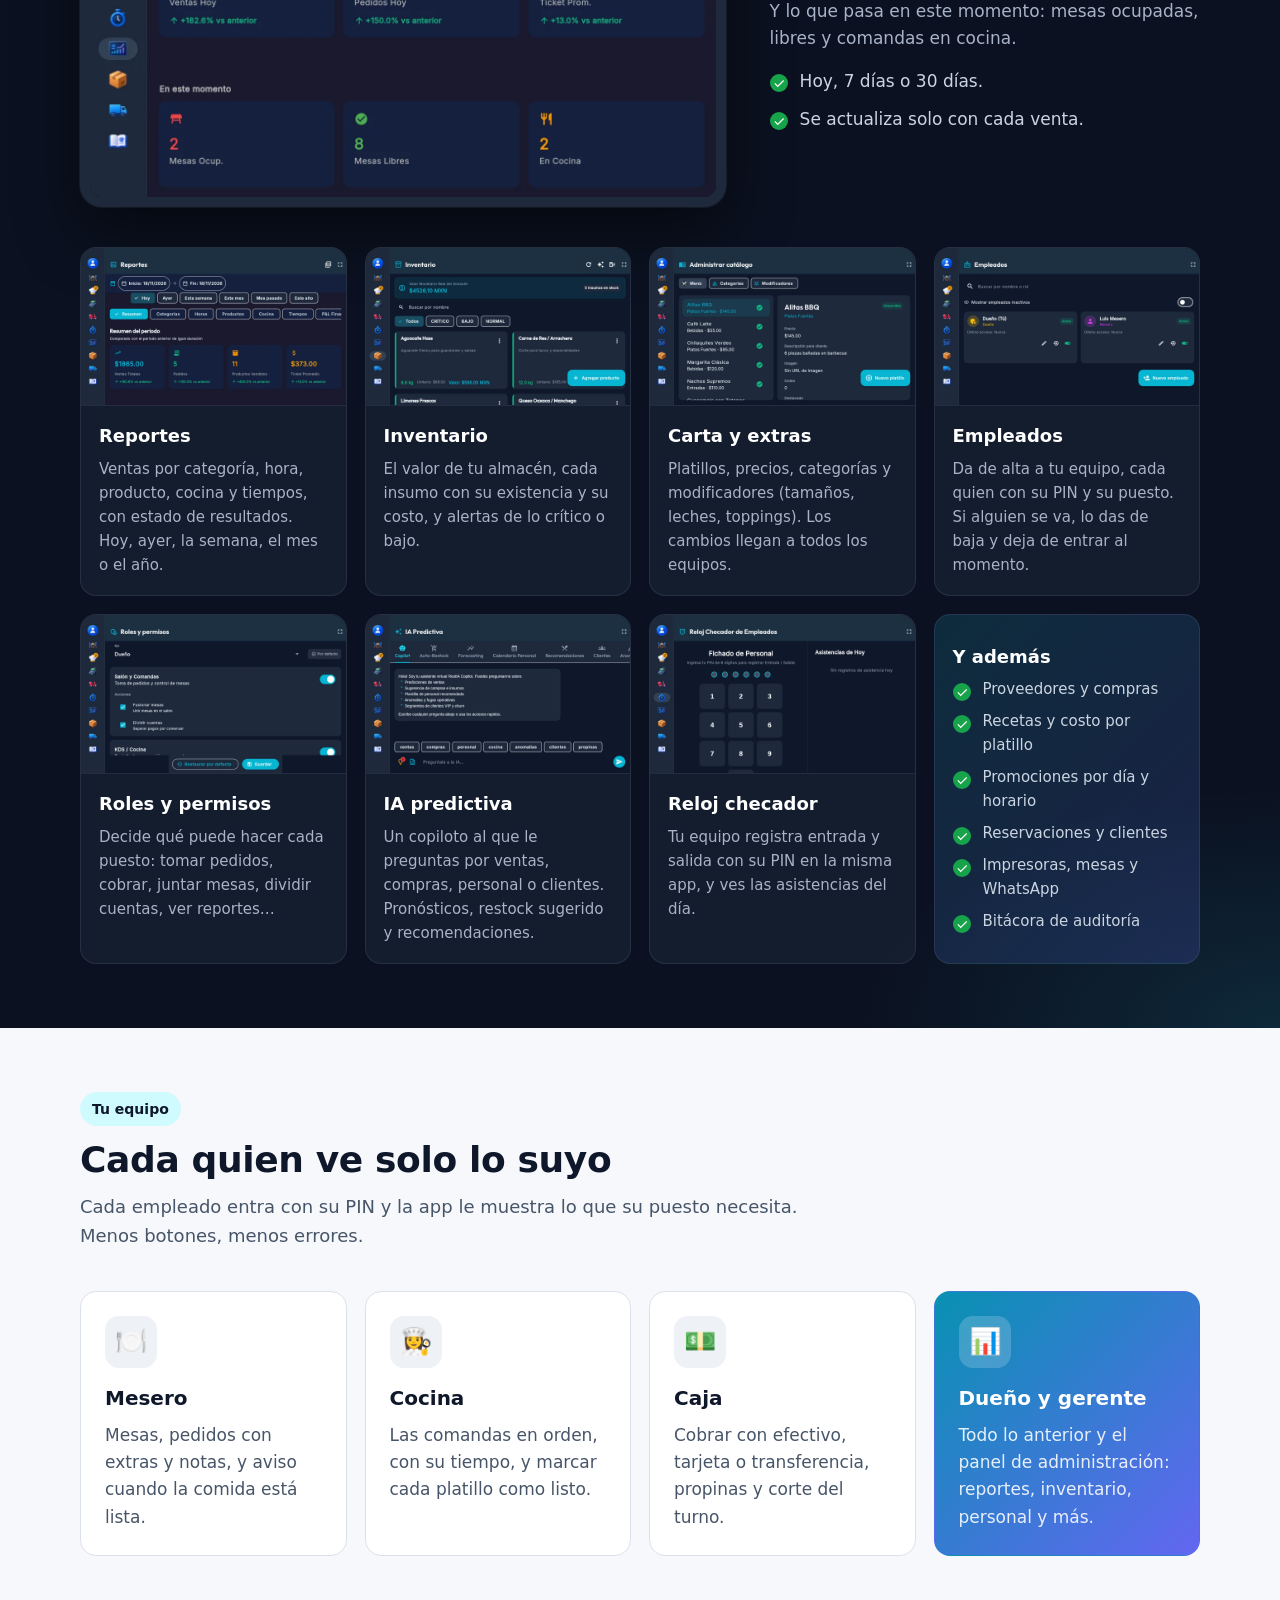
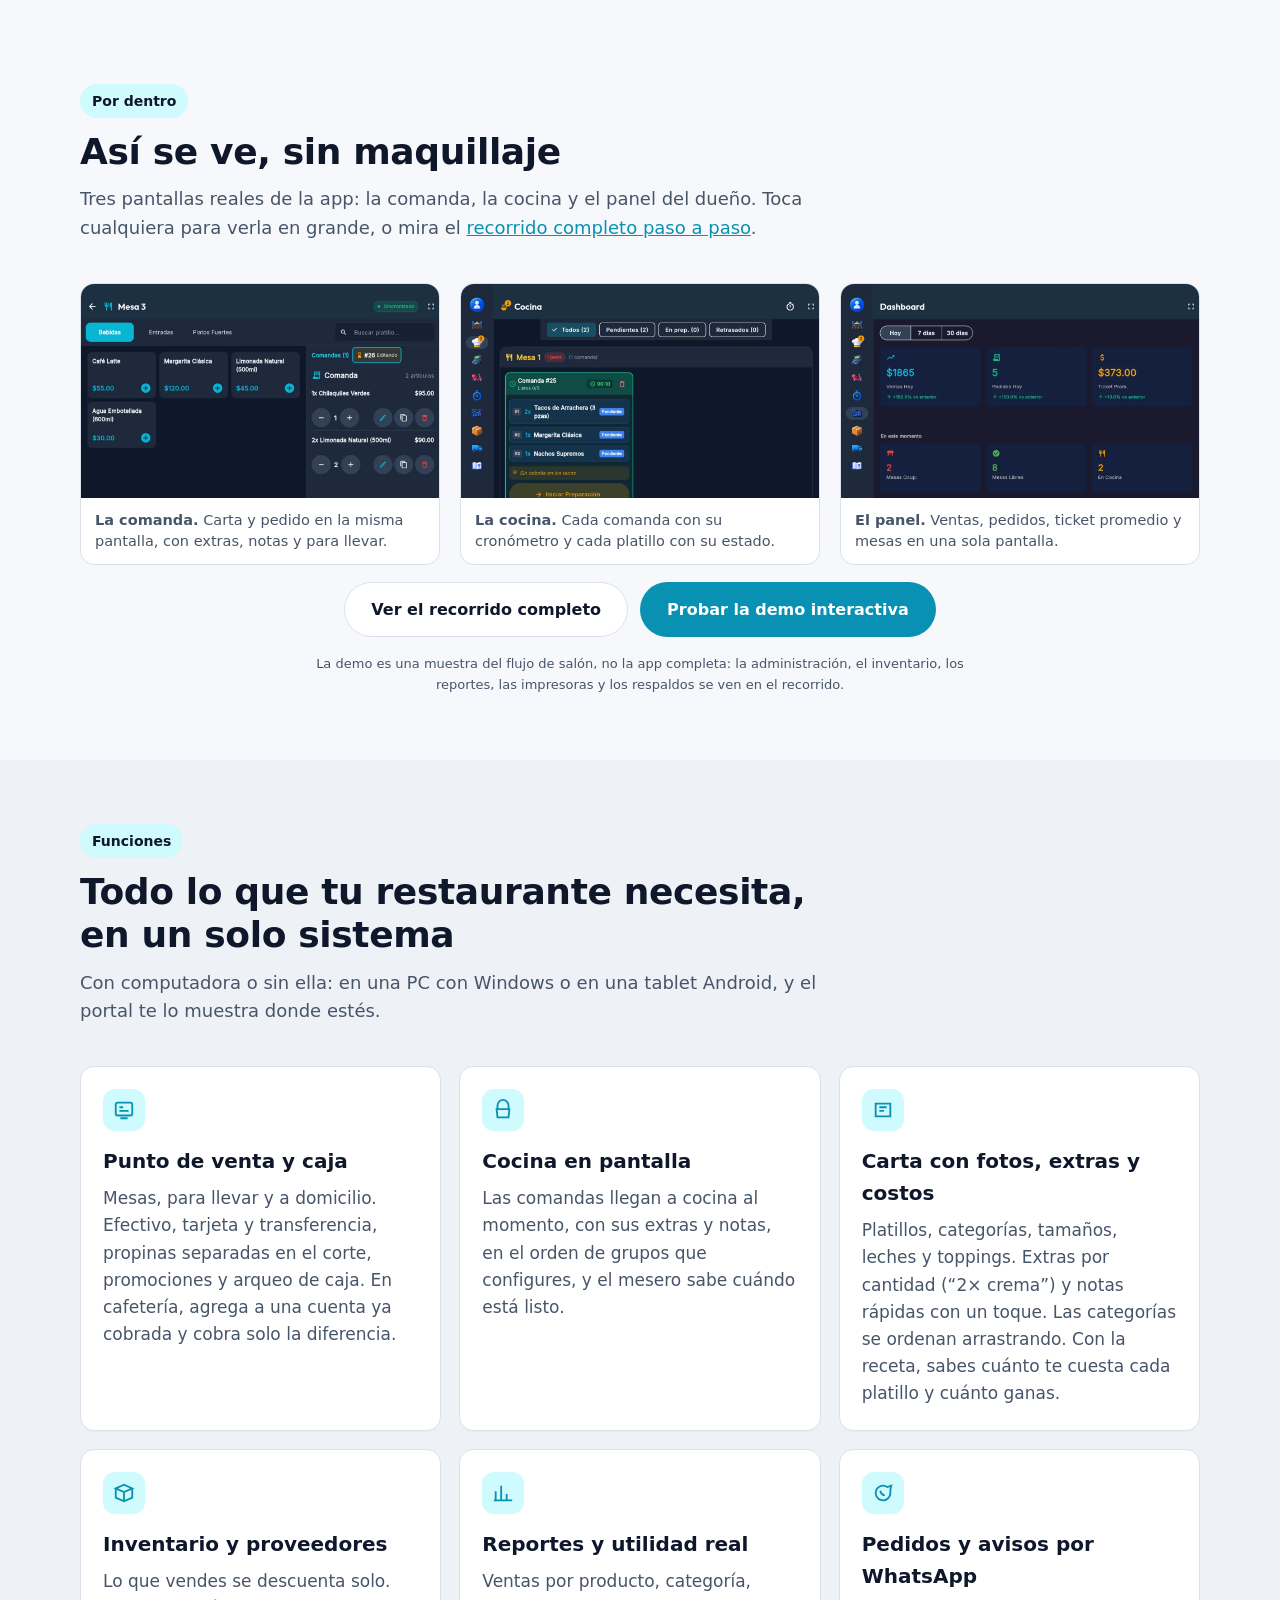
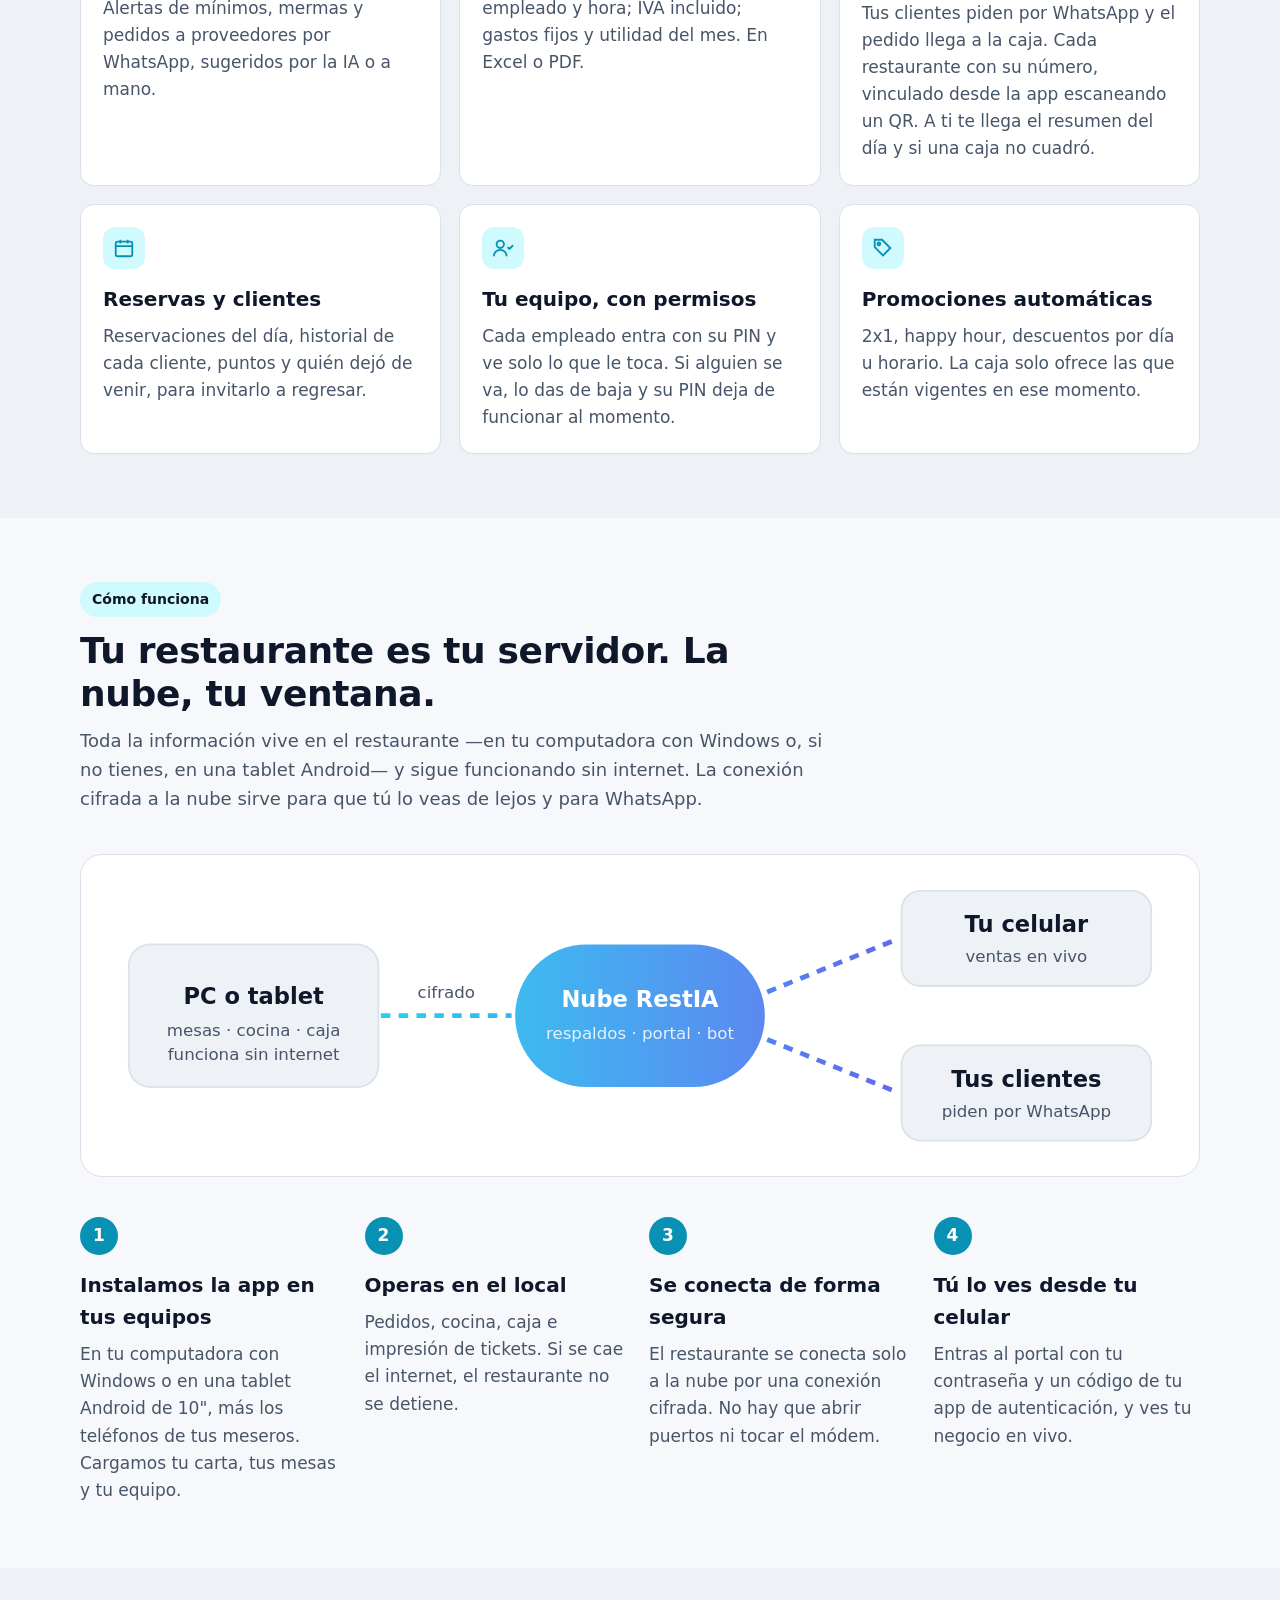
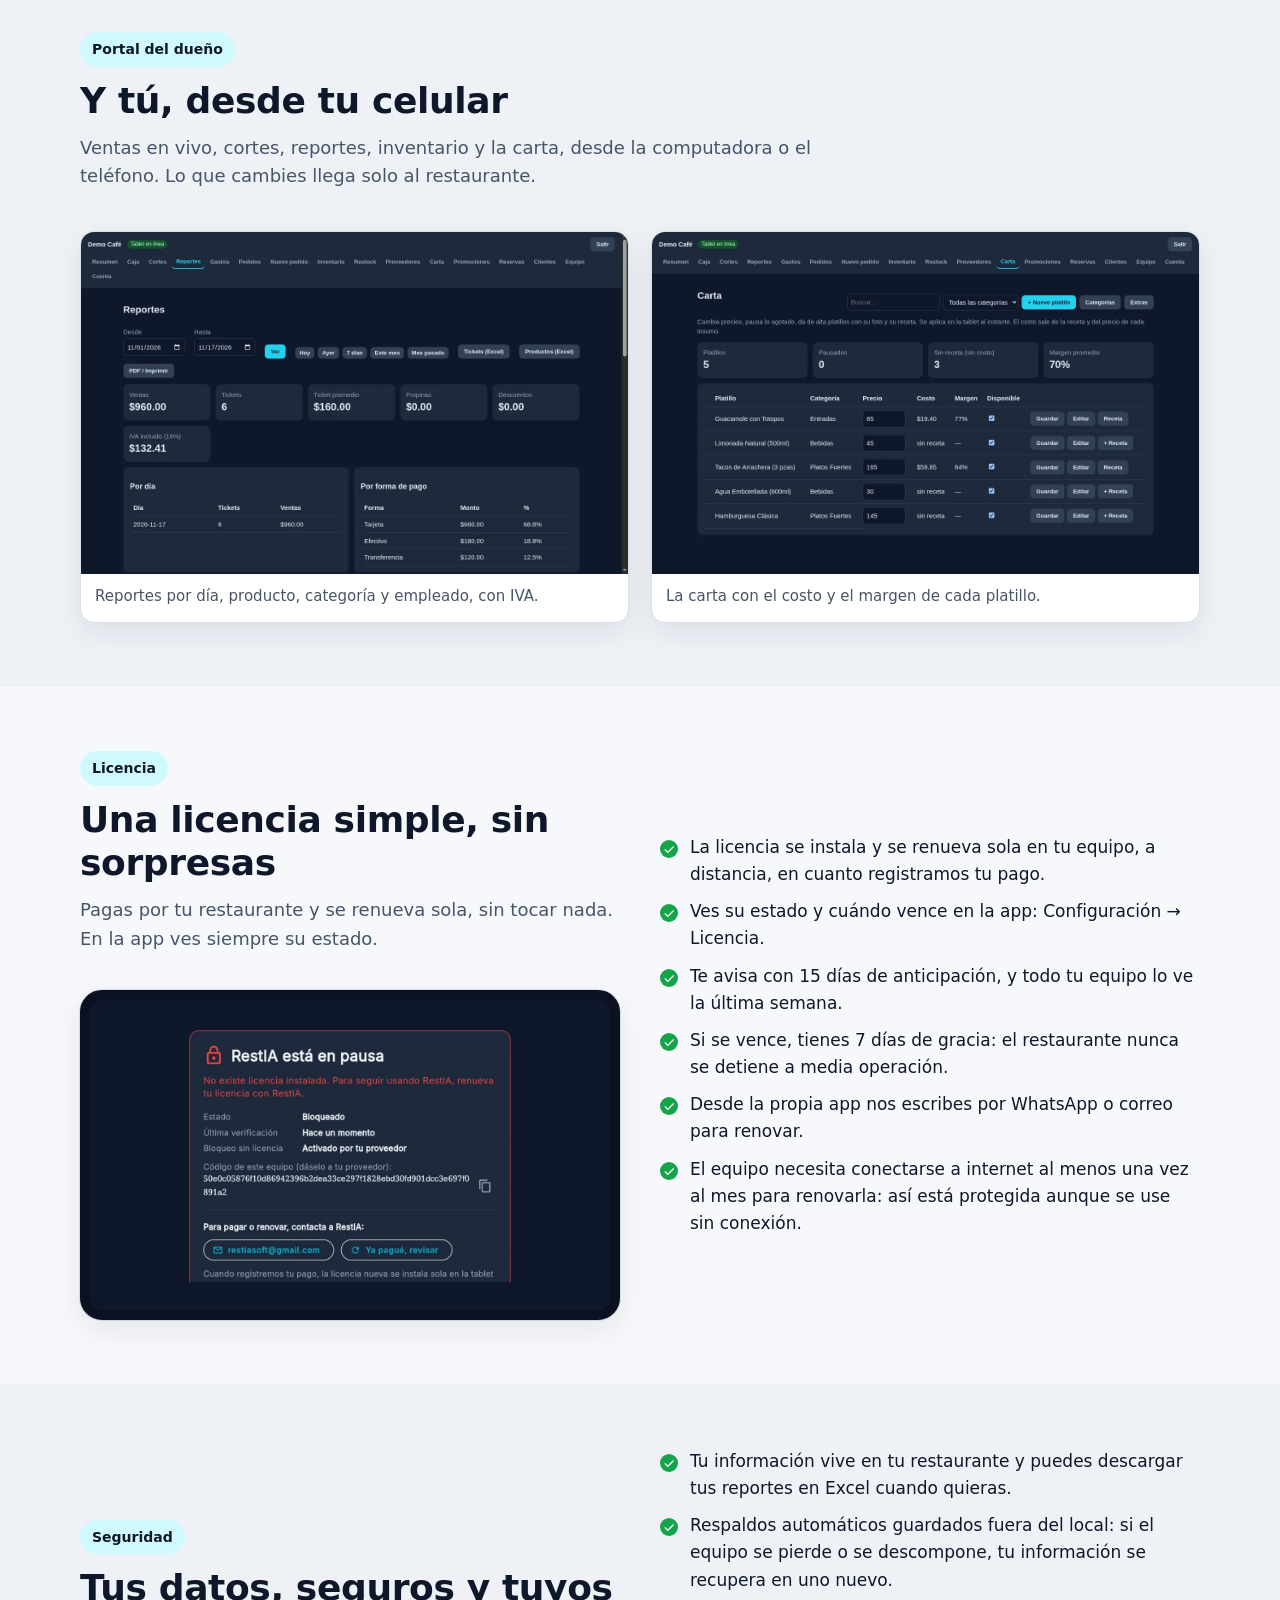
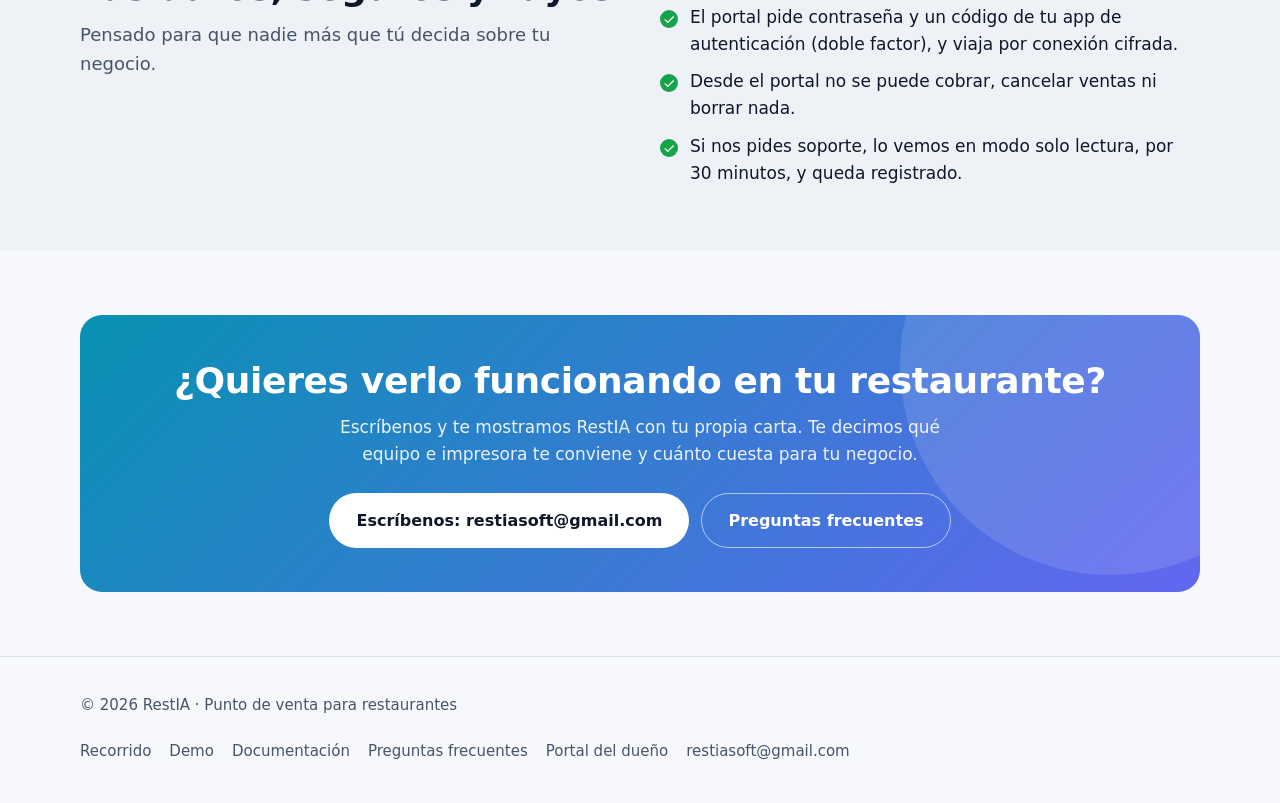
==== commit b065911d: "fix(sitio): aclarar que la demo es solo una muestra La demo reproduce únicamente el flujo de salón y" ====
--- a/index.html
+++ b/index.html
@@ -12,7 +12,7 @@
   <meta property="og:type" content="website">
   <link rel="icon" href="/favicon.svg" type="image/svg+xml">
   <link rel="canonical" href="https://restia.download/">
-  <link rel="stylesheet" href="/estilos.css?v=20261129">
+  <link rel="stylesheet" href="/estilos.css?v=20261131">
 </head>
 <body>
   <a class="saltar" href="#contenido">Saltar al contenido</a>
@@ -299,6 +299,7 @@
           </figure>
         </div>
         <p class="acciones centro"><a class="boton secundario grande" href="/recorrido">Ver el recorrido completo</a> <a class="boton principal grande" href="/demo">Probar la demo interactiva</a></p>
+        <p class="nota-demo">La demo es una muestra del flujo de salón, no la app completa: la administración, el inventario, los reportes, las impresoras y los respaldos se ven en el recorrido.</p>
       </div>
     </section>
 
--- a/estilos.css
+++ b/estilos.css
@@ -214,6 +214,10 @@
 .nota {
   border-left: 4px solid var(--calido); background: var(--superficie); padding: 14px 18px;
   border-radius: 0 10px 10px 0; margin: 18px 0; color: var(--tenue);
+}
+.nota-demo {
+  max-width: 680px; margin: 14px auto 0; text-align: center;
+  font-size: 13px; color: var(--tenue);
 }
 code, kbd {
   font-family: ui-monospace, SFMono-Regular, Menlo, Consolas, monospace; font-size: 0.9em;
@@ -772,6 +776,19 @@
 .demo-metricas dt { font-size: 10.5px; text-transform: uppercase; letter-spacing: .04em; color: #94a3b8; }
 .demo-metricas dd { margin: 2px 0 0; font-size: 19px; font-weight: 800; color: #f1f5f9; font-variant-numeric: tabular-nums; }
 
+/* Cuentas por cobrar en caja */
+.demo-caja-cabeza { margin-top: 14px; }
+.demo-caja-lista { display: grid; gap: 8px; margin-bottom: 12px; }
+.demo-cuenta {
+  display: flex; align-items: center; justify-content: space-between; gap: 10px;
+  padding: 10px 12px; background: #1e293b; border: 1px solid #334155; border-radius: 10px;
+}
+.demo-cuenta-destacada { border-color: #06b6d4; box-shadow: inset 0 0 0 1px #06b6d4; }
+.demo-cuenta-info { display: grid; gap: 2px; min-width: 0; }
+.demo-cuenta-info strong { font-size: 13px; color: #f1f5f9; }
+.demo-cuenta-info small { font-size: 11px; color: #94a3b8; }
+.demo-cuenta .demo-boton { min-height: 38px; }
+
 /* Barra de estado */
 .demo-estado {
   margin: 0; padding: 8px 18px; border-top: 1px solid #334155;
@@ -1013,4 +1030,6 @@
 @media (max-width: 480px) {
   /* Dos columnas de productos: se ve más carta sin hacer scroll eterno. */
   .demo-productos { grid-template-columns: repeat(2, minmax(0, 1fr)); }
-}
+  .demo-cuenta { flex-wrap: wrap; }
+  .demo-cuenta .demo-boton { width: 100%; }
+}
